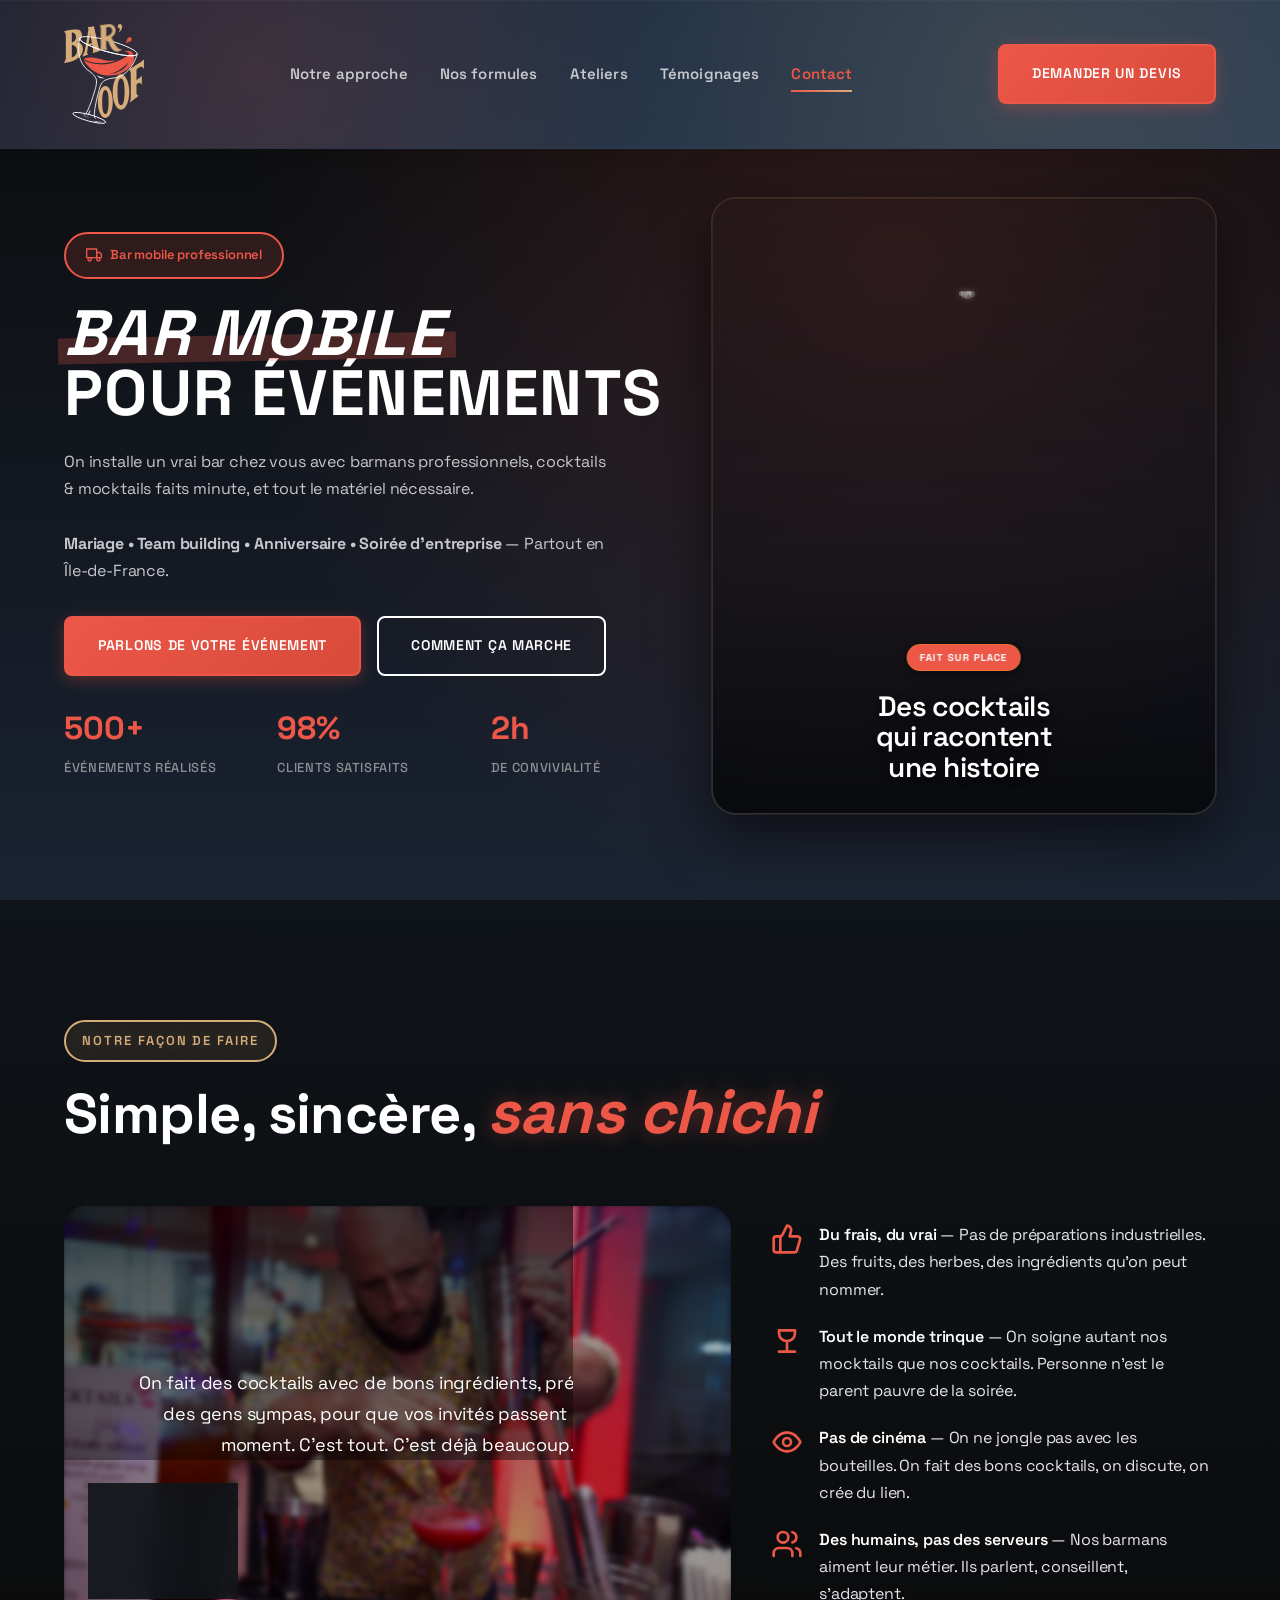
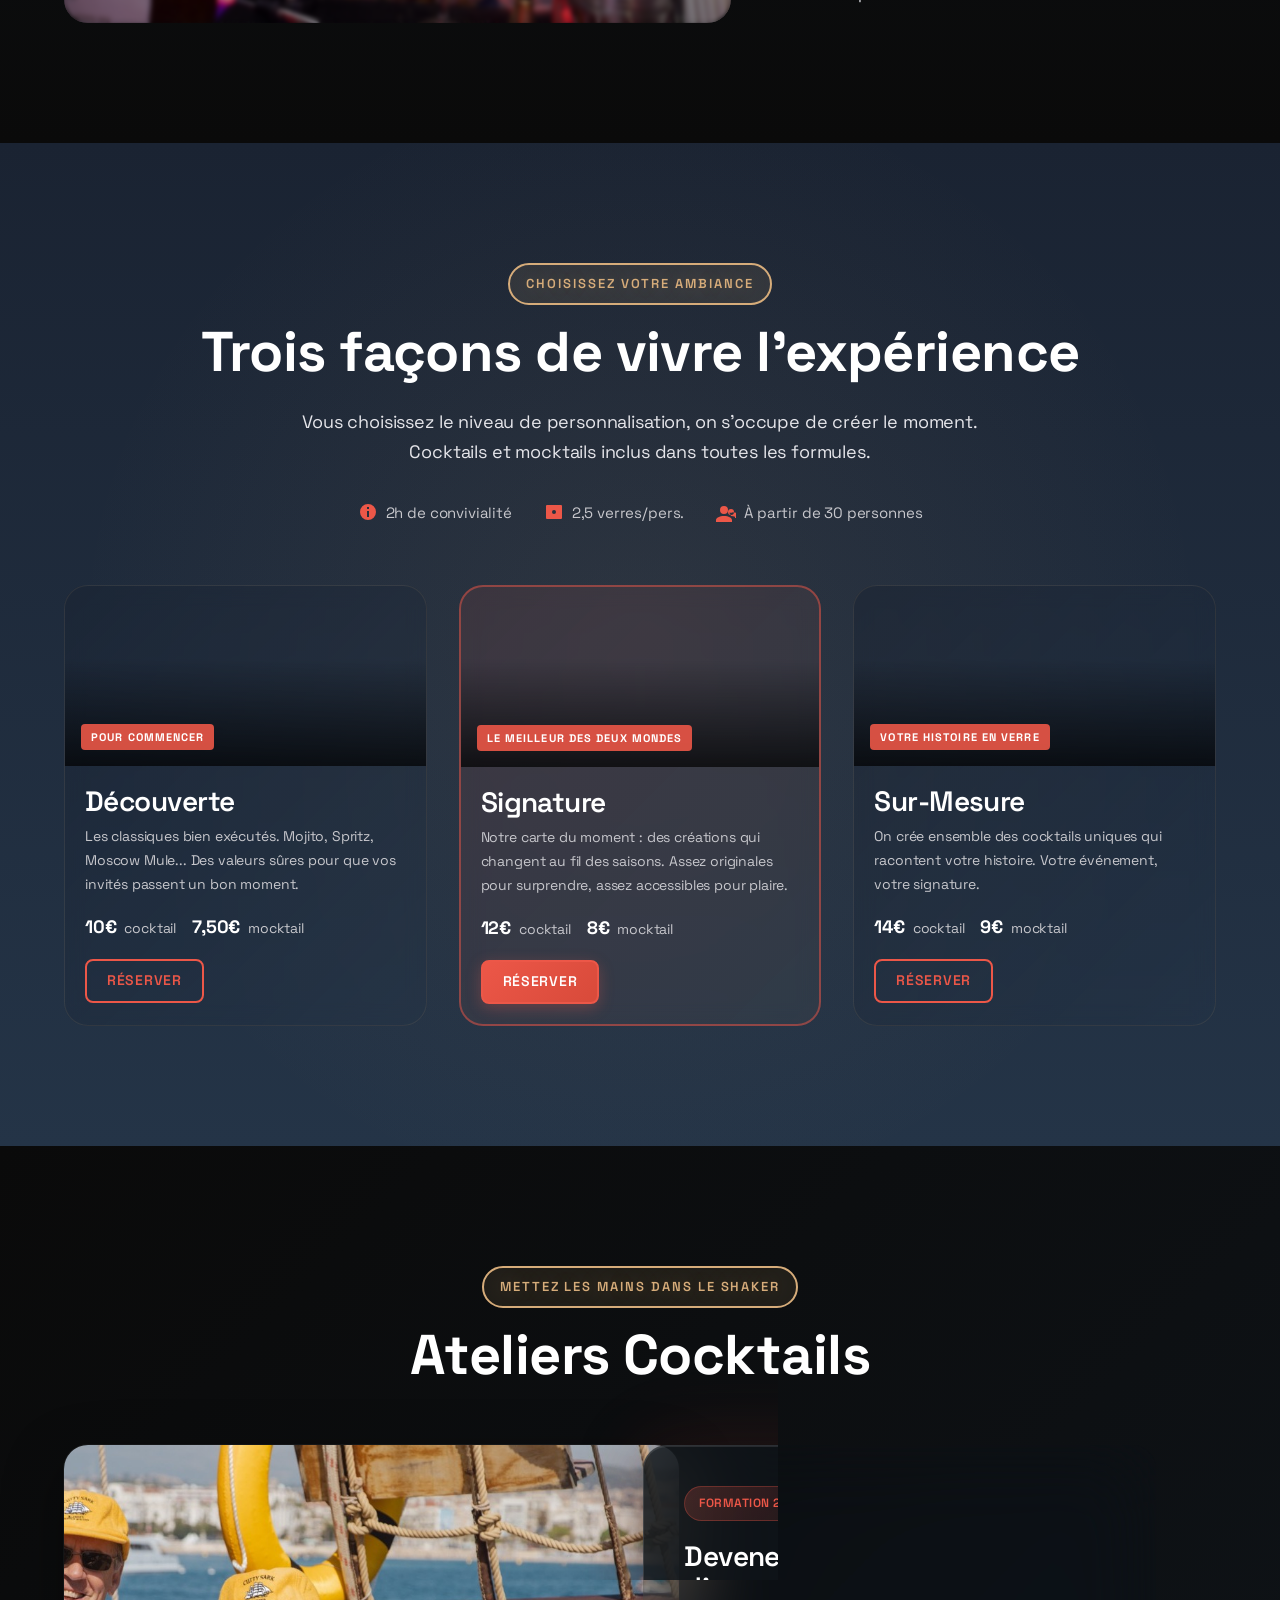
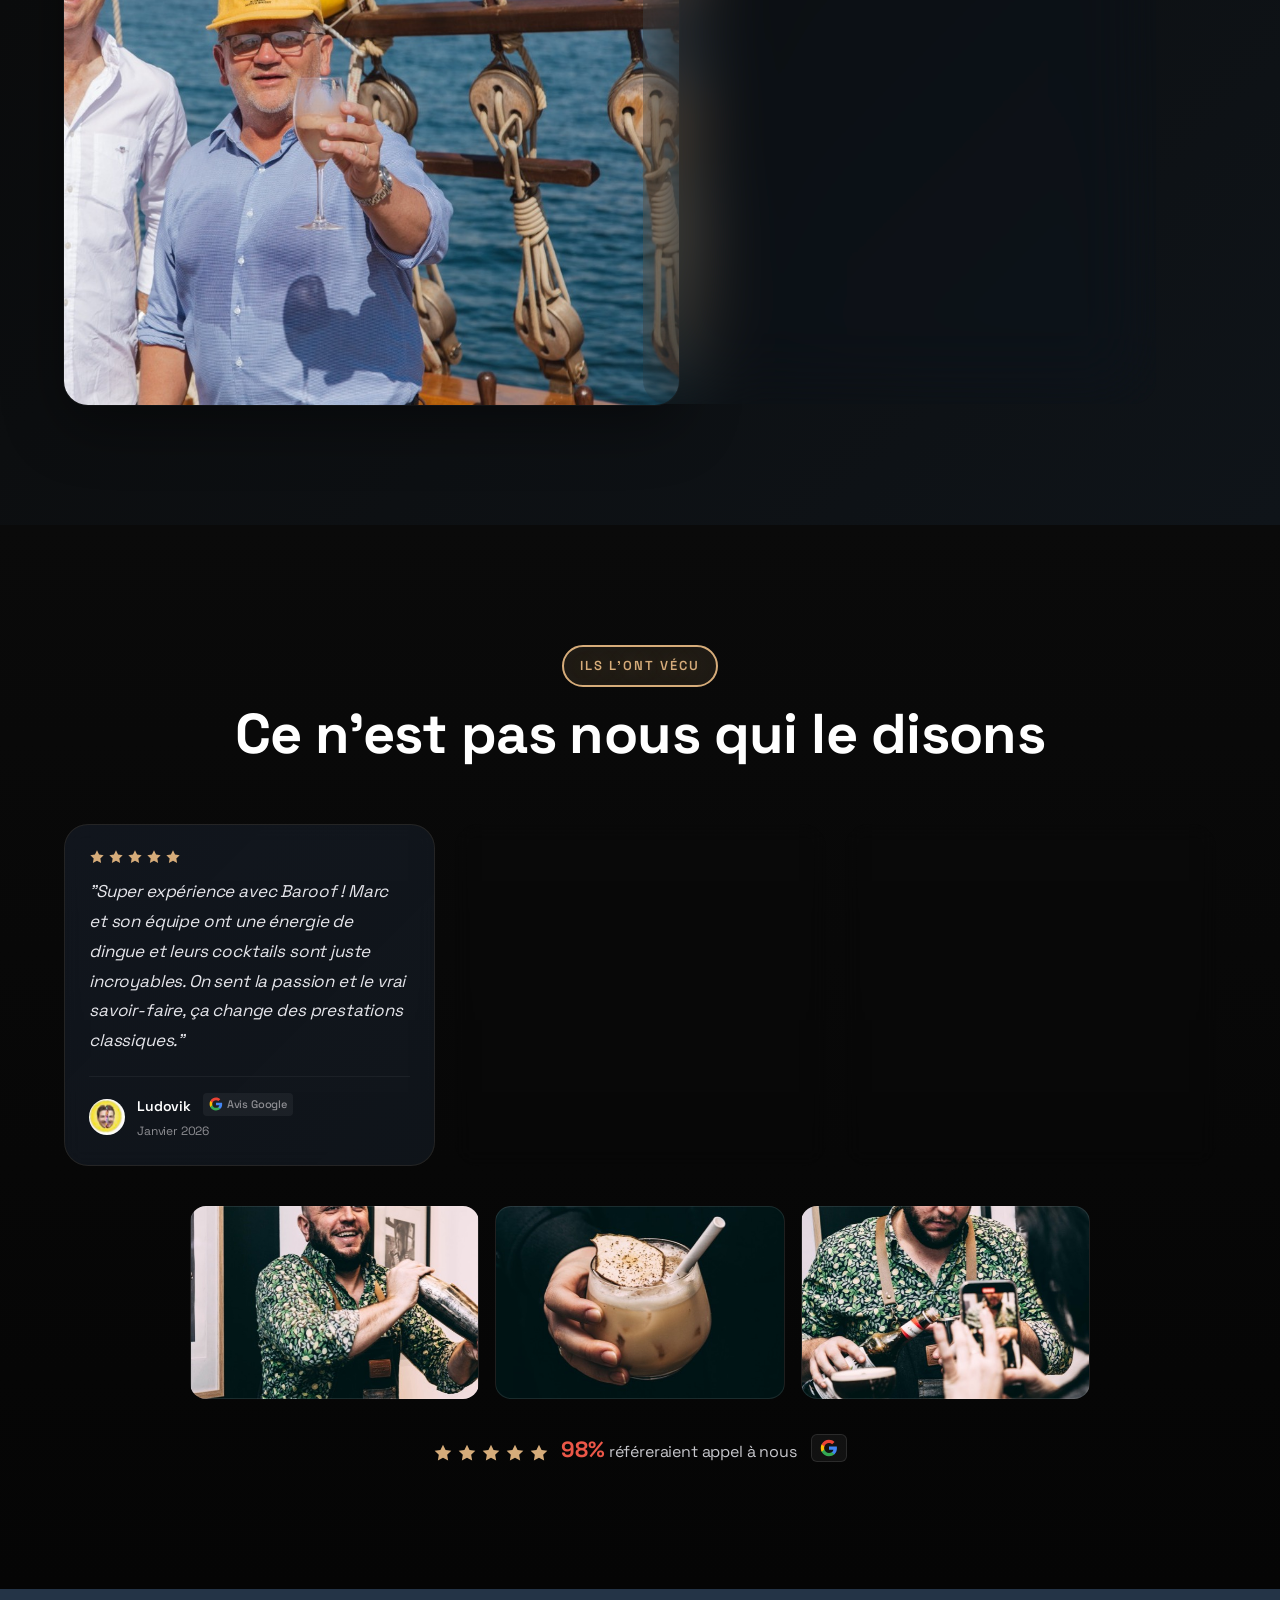
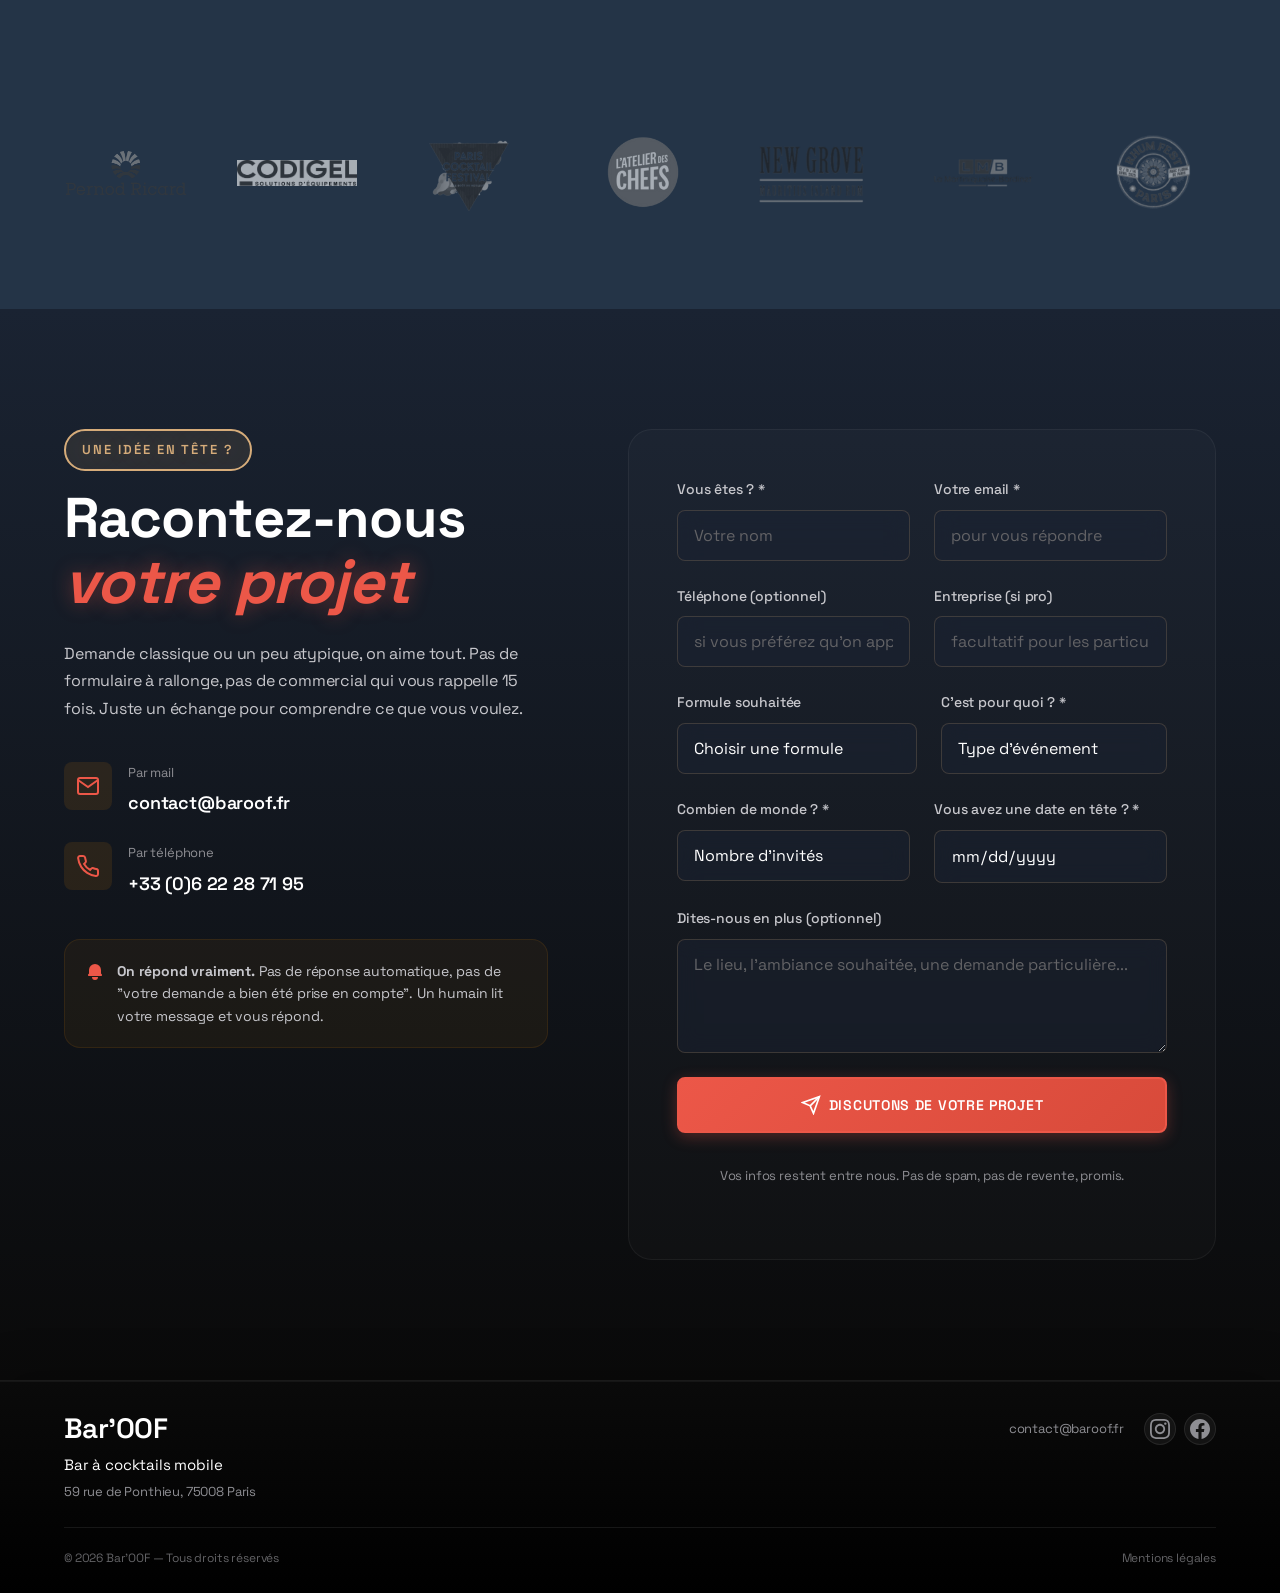
==== index.html @ f4fbc03e "Titre hero réduit et plus concis - Titre: 'Bar mobile pour événements' (1 ligne, court) - Taille réd" ====
<!DOCTYPE html>
<html lang="fr">
<head>
    <meta charset="UTF-8">
    <meta name="viewport" content="width=device-width, initial-scale=1.0">
    <meta name="description" content="Bar'OOF - Bar à cocktails mobile pour vos événements en Île-de-France. Mariages, team building, anniversaires. Cocktails & mocktails de qualité, fait sur place.">
    <meta name="keywords" content="bar mobile, cocktails, événementiel, mariage, team building, Île-de-France, barman, atelier cocktails">
    <meta name="author" content="Bar'OOF">

    <!-- Open Graph -->
    <meta property="og:title" content="Bar'OOF - Bar Mobile & Cocktails Événementiels">
    <meta property="og:description" content="Bar mobile professionnel pour événements en Île-de-France. Cocktails & mocktails faits minute, barmans pros. 500+ événements réalisés.">
    <meta property="og:type" content="website">
    <meta property="og:url" content="https://baroof.fr">

    <title>Bar'OOF - Bar Mobile & Cocktails pour Événements | Île-de-France</title>

    <!-- Favicon -->
    <link rel="icon" type="image/svg+xml" href="favicon.svg">
    <link rel="icon" type="image/x-icon" href="favicon.ico">
    <link rel="apple-touch-icon" href="apple-touch-icon.png">

    <link rel="preconnect" href="https://fonts.googleapis.com">
    <link rel="preconnect" href="https://fonts.gstatic.com" crossorigin>
    <link href="https://fonts.googleapis.com/css2?family=Space+Grotesk:wght@300;400;500;600;700;800&display=swap" rel="stylesheet">

    <link rel="stylesheet" href="style.css">
</head>
<body>
    <!-- Header Navigation -->
    <header class="header" id="header">
        <div class="container">
            <div class="header-content">
                <a href="#" class="logo">
                    <div class="header-logo-animation">
                        <!-- Logo PLEINES -->
                        <div class="logo-solid-header">
                            <svg xmlns="http://www.w3.org/2000/svg" viewBox="0 0 1018.59 1196.79" class="header-logo-svg">
                                <defs><style>.cls-1{fill:#d6ac7a;}</style></defs>
                                <path class="cls-1" d="M170.05,236.57c93.02-62.61,52.67-140.58,31.3-158.31C171.75,53.7-5.25,80.95.12,100.62c24.15,0,23.25,49.19,23.25,49.19v279.94s2.32,21.31-12.94,46.01-1.09,21.07-1.09,21.07c0,0,84.27-14.17,136.22-41.77,53.4-31.6,95.9-67.2,95.9-140.94s-71.41-77.55-71.41-77.55ZM99.4,106.88s53.66.89,53.66,59.92-53.66,69.76-53.66,69.76V106.88ZM99.4,424.39v-158.31s65.51,1.09,65.51,73.15-65.51,85.16-65.51,85.16Z"/>
                                <path class="cls-1" d="M712.06,56.21c-15.52,0-28.1-12.58-28.1-28.1s12.58-28.1,28.1-28.1,27.84,13.48,28.1,28.1c.04,2.26,5.71,47.12-43.82,78.19,0,0,19.97-43.45,15.72-50.08Z"/>
                                <path class="cls-1" d="M463.76,339.83c-13.75-5.89-19.97-27.67-19.97-27.67L380.52,28.1s-54.52,9.42-79.43,12.12c15.48,15.48,7.4,48.47,7.4,48.47,0,0-38.37,228.19-41.73,246.37-3.37,18.17-31.64,76.74-32.31,78.76,0,0,46.32-15.37,72.18-23.56-16.7-15.39-10.48-44.52-10.48-44.52l11.92-67.35,51.5-16.33c5.97,33.23,10.85,61.45,11.56,68.62,1.96,19.97-7.86,41.58-7.86,41.58,0,0,63.84-22.92,100.5-32.41ZM312.14,255.33l22.64-127.96s11.12,59.28,21.07,114.1l-43.7,13.86Z"/>
                                <path class="cls-1" d="M526.18,790.66c-52.46,0-94.98,90.91-94.98,203.06s42.52,203.06,94.98,203.06,94.98-90.91,94.98-203.06-42.52-203.06-94.98-203.06ZM526.18,1147c-31.17,0-39.65-67.66-39.65-152.31s8.48-154.23,39.65-154.23,41.74,64.22,41.74,148.87-10.57,157.68-41.74,157.68Z"/>
                                <path class="cls-1" d="M725.62,639.13c-58.34,0-105.63,101.11-105.63,225.83s47.29,225.83,105.63,225.83,105.63-101.11,105.63-225.83-47.29-225.83-105.63-225.83ZM725.62,1035.42c-34.66,0-44.09-75.25-44.09-169.39s9.43-171.53,44.09-171.53,46.42,71.42,46.42,165.56-11.76,175.36-46.42,175.36Z"/>
                                <path class="cls-1" d="M850.55,928.5v-291.03s0-38.1-23.25-56.89c31.3-19.68,188.71-114.48,190.5-130.58s0,125.21,0,125.21c0,0-22-46.22-54.56-24.15-23.25,16.99-39.45,20.57-40.3,33.09v129.71s68.08-40.32,68.08-56.67,0,119.87,0,119.87c0,0-22.07-36.23-41.41-25.88-19.34,10.35-25.06,15.26-25.06,15.26,0,0-1.61,4.63-1.61,22.34v90.99s-1.12,28.06,27.76,32.97c-19.07,17.71-116.6,89.9-116.6,89.9,0,0,16.45-21.91,16.45-74.16Z"/>
                                <path class="cls-1" d="M632.43,224.6c-5.85-24.99-31.53-50.42-31.53-50.42,24.77-18.5,67.39-52.51,51.8-117.71-14.57-60.92-91.85-53.11-91.85-53.11,0,0-78.46,9.81-108.7,16.35,15.53,11.44,15.53,48.81,15.53,48.81,0,0,1.63,190.67,0,218.45-1.63,27.79-8.17,40.05-8.17,40.05h95.35s-18.53-14.98-17.98-39.23.89-89.24.89-89.24c15.95.53,22.87,19.14,22.87,19.14,0,0,14.89,51.58,58.5,111.15,57.43,44.67,104.23,14.36,121.78-10.1-43.61,22.34-102.64-69.13-108.49-94.13ZM579.33,140.39s-17.99,13.66-42.03,14.53V42.6l17.14-2.8s47.17-9.81,57.08,31.28c9.29,38.48-16.8,58.42-32.19,69.32Z"/>
                            </svg>
                        </div>

                        <!-- Logo COMPLET -->
                        <div class="logo-complete-header">
                            <svg xmlns="http://www.w3.org/2000/svg" viewBox="0 0 1018.59 1270.76" class="header-logo-svg">
                                <defs>
                                    <style>
                                        .cls-1 { fill: #d6ac7a; }
                                        .cls-2 { fill: #ec5748; }
                                        .cls-3 { fill: #fff; }
                                        .cls-4 { fill: none; stroke: #fff; stroke-linecap: round; stroke-miterlimit: 10; stroke-width: 11px; }
                                    </style>
                                </defs>

                                <!-- Lettres derrière le verre : B, A, OOF -->
                                <g class="letters-back">
                                    <!-- B -->
                                    <path class="cls-1" d="M170.05,236.57c93.02-62.61,52.67-140.58,31.3-158.31C171.75,53.7-5.25,80.95.12,100.62c24.15,0,23.25,49.19,23.25,49.19v279.94s2.32,21.31-12.94,46.01-1.09,21.07-1.09,21.07c0,0,84.27-14.17,136.22-41.77,53.4-31.6,95.9-67.2,95.9-140.94s-71.41-77.55-71.41-77.55ZM99.4,106.88s53.66.89,53.66,59.92-53.66,69.76-53.66,69.76V106.88ZM99.4,424.39v-158.31s65.51,1.09,65.51,73.15-65.51,85.16-65.51,85.16Z"/>
                                    <!-- Bulle -->
                                    <path class="cls-1" d="M712.06,56.21c-15.52,0-28.1-12.58-28.1-28.1s12.58-28.1,28.1-28.1,27.84,13.48,28.1,28.1c.04,2.26,5.71,47.12-43.82,78.19,0,0,19.97-43.45,15.72-50.08Z"/>
                                    <!-- A -->
                                    <path class="cls-1" d="M463.76,339.83c-13.75-5.89-19.97-27.67-19.97-27.67L380.52,28.1s-54.52,9.42-79.43,12.12c15.48,15.48,7.4,48.47,7.4,48.47,0,0-38.37,228.19-41.73,246.37-3.37,18.17-31.64,76.74-32.31,78.76,0,0,46.32-15.37,72.18-23.56-16.7-15.39-10.48-44.52-10.48-44.52l11.92-67.35,51.5-16.33c5.97,33.23,10.85,61.45,11.56,68.62,1.96,19.97-7.86,41.58-7.86,41.58,0,0,63.84-22.92,100.5-32.41ZM312.14,255.33l22.64-127.96s11.12,59.28,21.07,114.1l-43.7,13.86Z"/>
                                    <!-- O -->
                                    <path class="cls-1" d="M526.18,790.66c-52.46,0-94.98,90.91-94.98,203.06s42.52,203.06,94.98,203.06,94.98-90.91,94.98-203.06-42.52-203.06-94.98-203.06ZM526.18,1147c-31.17,0-39.65-67.66-39.65-152.31s8.48-154.23,39.65-154.23,41.74,64.22,41.74,148.87-10.57,157.68-41.74,157.68Z"/>
                                    <!-- O -->
                                    <path class="cls-1" d="M725.62,639.13c-58.34,0-105.63,101.11-105.63,225.83s47.29,225.83,105.63,225.83,105.63-101.11,105.63-225.83-47.29-225.83-105.63-225.83ZM725.62,1035.42c-34.66,0-44.09-75.25-44.09-169.39s9.43-171.53,44.09-171.53,46.42,71.42,46.42,165.56-11.76,175.36-46.42,175.36Z"/>
                                    <!-- F -->
                                    <path class="cls-1" d="M850.55,928.5v-291.03s0-38.1-23.25-56.89c31.3-19.68,188.71-114.48,190.5-130.58s0,125.21,0,125.21c0,0-22-46.22-54.56-24.15-23.25,16.99-39.45,20.57-40.3,33.09v129.71s68.08-40.32,68.08-56.67,0,119.87,0,119.87c0,0-22.07-36.23-41.41-25.88-19.34,10.35-25.06,15.26-25.06,15.26,0,0-1.61,4.63-1.61,22.34v90.99s-1.12,28.06,27.76,32.97c-19.07,17.71-116.6,89.9-116.6,89.9,0,0,16.45-21.91,16.45-74.16Z"/>
                                </g>

                                <g class="wine-liquid">
                                    <path class="cls-2" d="M673.53,461.99c-237.06,92.26-422.64-13.79-422.64-13.79,0,0,46.07-48.45,222.61,1.41,82.82,27.97,190.85,17.44,200.03,12.38Z"/>
                                    <path class="cls-2" d="M890.51,424.47c-14.16-129.98-128.7-70.78-128.7-70.78,0,0,184.03,3.86-64.35,113.25s-446.57-3.86-446.57-3.86c0,0,137.58,259.51,428.56,181.46,38.13-10.23,225.22-90.09,211.06-220.07ZM573.73,638.89c164.53-40.11,246.8-152.64,246.8-152.64-30.12,113.55-209.62,150.32-246.8,152.64Z"/>
                                </g>

                                <ellipse class="cls-4 glass-stroke" cx="565.92" cy="282.69" rx="71.79" ry="380" transform="translate(143.49 753.57) rotate(-74.65)"/>
                                <ellipse class="cls-4 glass-stroke" cx="321.5" cy="1195.46" rx="41.03" ry="217.19" transform="translate(-916.41 1189) rotate(-74.65)"/>
                                <g>
                                    <path class="cls-4 glass-stroke" d="M199.48,182.09s-78.41,294.44,132.32,425.45c8.99,5.59,17.21,12.34,24.34,20.17,43.89,48.12,76.03,70.33,47.4,179.79,0,0-98.62,360.93-148.48,353.57"/>
                                    <path class="cls-4 glass-stroke" d="M199.48,182.09c-10.5,38.24,145.05,114.27,347.43,169.83,202.38,55.56,374.95,69.61,385.44,31.37,0,0-75.54,295.09-323.37,307.33-10.57.52-21.04,2.44-31.07,5.82-61.73,20.77-100.61,24.57-128.72,134.17,0,0-99.92,351.79-52.77,369.56"/>
                                </g>
                                <path class="cls-3 glass-stroke" d="M411.58,650.38c31.14,17.67,56.28,33.56,110.12,36.91,0,0-38.09,8.75-60.31.96s-49.81-37.86-49.81-37.86Z"/>
                                <path class="cls-3 glass-stroke" d="M364.01,1230.86c72.3,33.01,121.34,15.4,121.34,15.4,0,0-75.76-4.4-121.34-15.4Z"/>
                                <path class="cls-3 glass-stroke" d="M332.77,1087.5s-12.12,47.23-42.64,73.57c17.56-11.91,22.24-4.75,35.61-28.36,13.38-23.62,7.02-45.2,7.02-45.2Z"/>
                                <path class="cls-3 glass-stroke" d="M260.31,1166.22s4.91,20.57,49.08,21.5c44.17.93-46.51-9.12-49.08-21.5Z"/>

                                <path class="cls-2 wine-drop" d="M789.78,249.97s8.14-100.63,61.87-76.24c15.27,7.59,11.31,30.09,3.73,39.32s-19.45,12.53-32.63,11.87-32.96,25.05-32.96,25.05Z"/>

                                <!-- R seulement - Devant le verre -->
                                <g class="letter-r">
                                    <path class="cls-1" d="M632.43,224.6c-5.85-24.99-31.53-50.42-31.53-50.42,24.77-18.5,67.39-52.51,51.8-117.71-14.57-60.92-91.85-53.11-91.85-53.11,0,0-78.46,9.81-108.7,16.35,15.53,11.44,15.53,48.81,15.53,48.81,0,0,1.63,190.67,0,218.45-1.63,27.79-8.17,40.05-8.17,40.05h95.35s-18.53-14.98-17.98-39.23.89-89.24.89-89.24c15.95.53,22.87,19.14,22.87,19.14,0,0,14.89,51.58,58.5,111.15,57.43,44.67,104.23,14.36,121.78-10.1-43.61,22.34-102.64-69.13-108.49-94.13ZM579.33,140.39s-17.99,13.66-42.03,14.53V42.6l17.14-2.8s47.17-9.81,57.08,31.28c9.29,38.48-16.8,58.42-32.19,69.32Z"/>
                                </g>
                            </svg>
                        </div>
                    </div>
                </a>

                <nav class="nav" id="nav">
                    <a href="#comment-ca-marche" class="nav-link">Notre approche</a>
                    <a href="#prestations" class="nav-link">Nos formules</a>
                    <a href="#ateliers" class="nav-link">Ateliers</a>
                    <a href="#temoignages" class="nav-link">Témoignages</a>
                    <a href="#contact" class="nav-link">Contact</a>
                </nav>

                <a href="#contact" class="btn btn-primary">Demander un devis</a>

                <button class="menu-toggle" id="menuToggle">
                    <span></span>
                    <span></span>
                    <span></span>
                </button>
            </div>
        </div>
    </header>


    <!-- Hero Section -->
    <section class="hero">
        <div class="container">
            <div class="hero-grid">
                <!-- Left: Text Content -->
                <div class="hero-content">
                    <div class="hero-badge">
                        <svg width="16" height="16" viewBox="0 0 24 24" fill="none" stroke="currentColor" stroke-width="2" stroke-linecap="round" stroke-linejoin="round">
                            <rect x="1" y="3" width="15" height="13"/>
                            <polygon points="16 8 20 8 23 11 23 16 16 16 16 8"/>
                            <circle cx="5.5" cy="18.5" r="2.5"/>
                            <circle cx="18.5" cy="18.5" r="2.5"/>
                        </svg>
                        Bar mobile professionnel
                    </div>

                    <h1 class="hero-title">
                        <span class="underline-highlight">Bar mobile</span> pour événements
                    </h1>

                    <p class="hero-description">
                        On installe un vrai bar chez vous avec barmans professionnels, cocktails & mocktails faits minute, et tout le matériel nécessaire.<br><br>
                        <strong>Mariage • Team building • Anniversaire • Soirée d'entreprise</strong> — Partout en Île-de-France.
                    </p>

                    <div class="hero-cta">
                        <a href="#contact" class="btn btn-primary btn-lg">Parlons de votre événement</a>
                        <a href="#comment-ca-marche" class="btn btn-secondary btn-lg">Comment ça marche</a>
                    </div>

                    <div class="hero-stats">
                        <div class="stat">
                            <div class="stat-number">500+</div>
                            <div class="stat-label">Événements réalisés</div>
                        </div>
                        <div class="stat">
                            <div class="stat-number">98<span class="stat-unit">%</span></div>
                            <div class="stat-label">Clients satisfaits</div>
                        </div>
                        <div class="stat">
                            <div class="stat-number">2<span class="stat-unit">h</span></div>
                            <div class="stat-label">De convivialité</div>
                        </div>
                    </div>
                </div>

                <!-- Right: Video with overlay text -->
                <div class="hero-video-container">
                    <video autoplay muted loop playsinline class="hero-video">
                        <source src="hero-cocktail.mp4" type="video/mp4">
                    </video>

                    <!-- Bubbles on glass -->
                    <div class="bubbles-container">
                        <div class="bubble"></div>
                        <div class="bubble"></div>
                        <div class="bubble"></div>
                        <div class="bubble"></div>
                        <div class="bubble"></div>
                    </div>

                    <div class="video-overlay-text">
                        <span class="video-tag">Fait sur place</span>
                        <h3>Des cocktails<br>qui racontent<br>une histoire</h3>
                    </div>
                </div>
            </div>
        </div>
    </section>

    <!-- Section Façon de Faire -->
    <section class="facon-faire" id="comment-ca-marche">
        <div class="container">
            <div class="section-header">
                <span class="section-label">Notre façon de faire</span>
                <h2 class="section-title">Simple, sincère, <span class="highlight">sans chichi</span></h2>
            </div>

            <div class="facon-grid">
                <div class="facon-image">
                    <!-- Slideshow photos barman -->
                    <div class="facon-slideshow">
                        <div class="slide active" style="background-image: url('slide1.jpg')"></div>
                        <div class="slide" style="background-image: url('slide2.jpg')"></div>
                        <div class="slide" style="background-image: url('slide3.jpg')"></div>
                    </div>
                    <div class="facon-text-overlay">
                        <p class="lead">
                            On fait des cocktails avec de bons ingrédients, préparés par des gens sympas, pour que vos invités passent un bon moment. C'est tout. C'est déjà beaucoup.
                        </p>
                    </div>
                    <div class="badge-100">
                        <span>100%</span>
                        Fait sur place
                    </div>
                </div>

                <div class="facon-content">

                    <ul class="valeurs-list">
                        <li>
                            <span class="valeur-icon">
                                <svg viewBox="0 0 24 24" fill="none" stroke="currentColor" stroke-width="2" stroke-linecap="round" stroke-linejoin="round">
                                    <path d="M7 10v12"/>
                                    <path d="M15 5.88 14 10h5.83a2 2 0 0 1 1.92 2.56l-2.33 8A2 2 0 0 1 17.5 22H4a2 2 0 0 1-2-2v-8a2 2 0 0 1 2-2h2.76a2 2 0 0 0 1.79-1.11L12 2h0a3.13 3.13 0 0 1 3 3.88Z"/>
                                </svg>
                            </span>
                            <div><strong>Du frais, du vrai</strong> — Pas de préparations industrielles. Des fruits, des herbes, des ingrédients qu'on peut nommer.</div>
                        </li>
                        <li>
                            <span class="valeur-icon">
                                <svg viewBox="0 0 24 24" fill="none" stroke="currentColor" stroke-width="2" stroke-linecap="round" stroke-linejoin="round">
                                    <path d="M6 20h12M12 20v-8M12 12c-3.5 0-6-2.5-6-6V4h12v2c0 3.5-2.5 6-6 6z"/>
                                </svg>
                            </span>
                            <div><strong>Tout le monde trinque</strong> — On soigne autant nos mocktails que nos cocktails. Personne n'est le parent pauvre de la soirée.</div>
                        </li>
                        <li>
                            <span class="valeur-icon">
                                <svg viewBox="0 0 24 24" fill="none" stroke="currentColor" stroke-width="2" stroke-linecap="round" stroke-linejoin="round">
                                    <path d="M2 12s3-7 10-7 10 7 10 7-3 7-10 7-10-7-10-7Z"/>
                                    <circle cx="12" cy="12" r="3"/>
                                    <path d="M12 5v.01M12 19v.01"/>
                                </svg>
                            </span>
                            <div><strong>Pas de cinéma</strong> — On ne jongle pas avec les bouteilles. On fait des bons cocktails, on discute, on crée du lien.</div>
                        </li>
                        <li>
                            <span class="valeur-icon">
                                <svg viewBox="0 0 24 24" fill="none" stroke="currentColor" stroke-width="2" stroke-linecap="round" stroke-linejoin="round">
                                    <path d="M16 21v-2a4 4 0 0 0-4-4H6a4 4 0 0 0-4 4v2"/>
                                    <circle cx="9" cy="7" r="4"/>
                                    <path d="M22 21v-2a4 4 0 0 0-3-3.87"/>
                                    <path d="M16 3.13a4 4 0 0 1 0 7.75"/>
                                </svg>
                            </span>
                            <div><strong>Des humains, pas des serveurs</strong> — Nos barmans aiment leur métier. Ils parlent, conseillent, s'adaptent.</div>
                        </li>
                    </ul>
                </div>
            </div>
        </div>
    </section>

    <!-- Section Formules -->
    <section class="formules" id="prestations">
        <div class="container">
            <div class="section-header center">
                <span class="section-label">Choisissez votre ambiance</span>
                <h2 class="section-title">Trois façons de vivre l'expérience</h2>
                <p class="section-description">
                    Vous choisissez le niveau de personnalisation, on s'occupe de créer le moment. Cocktails et mocktails inclus dans toutes les formules.
                </p>

                <div class="formules-info">
                    <div class="info-item">
                        <svg width="20" height="20" viewBox="0 0 20 20" fill="currentColor">
                            <path d="M10 2a8 8 0 100 16 8 8 0 000-16zM9 5h2v2H9V5zm0 4h2v6H9V9z"/>
                        </svg>
                        2h de convivialité
                    </div>
                    <div class="info-item">
                        <svg width="20" height="20" viewBox="0 0 20 20" fill="currentColor">
                            <path d="M3 3h14a1 1 0 011 1v12a1 1 0 01-1 1H3a1 1 0 01-1-1V4a1 1 0 011-1zm7 5a2 2 0 100 4 2 2 0 000-4z"/>
                        </svg>
                        2,5 verres/pers.
                    </div>
                    <div class="info-item">
                        <svg width="20" height="20" viewBox="0 0 20 20" fill="currentColor">
                            <path d="M8 12a4 4 0 100-8 4 4 0 000 8zm0 2c-4.42 0-8 1.79-8 4v2h16v-2c0-2.21-3.58-4-8-4zm7-7a3 3 0 110 6 3 3 0 010-6zm0 7c1.46 0 2.85.3 4 .83V16h4v-2c0-1.94-2.69-3.5-6-3.83-.83.37-1.76.58-2.75.58-.4 0-.78-.03-1.16-.09A6.97 6.97 0 0115 14z"/>
                        </svg>
                        À partir de 30 personnes
                    </div>
                </div>
            </div>

            <div class="formules-grid">
                <div class="formule-card">
                    <div class="formule-image" style="background-image: url('cocktail1.jpg')">
                        <span class="formule-badge">POUR COMMENCER</span>
                    </div>
                    <div class="formule-content">
                        <h3 class="formule-title">Découverte</h3>
                        <p class="formule-description">
                            Les classiques bien exécutés. Mojito, Spritz, Moscow Mule... Des valeurs sûres pour que vos invités passent un bon moment.
                        </p>

                        <div class="formule-pricing-compact">
                            <div><strong>10€</strong> cocktail</div>
                            <div><strong>7,50€</strong> mocktail</div>
                        </div>

                        <a href="#contact" class="btn btn-outline btn-sm formule-btn" data-formule="Découverte">Réserver</a>
                    </div>
                </div>

                <div class="formule-card featured">
                    <div class="formule-badge-top">LE + DEMANDÉ</div>
                    <div class="formule-image" style="background-image: url('cocktail2.jpg')">
                        <span class="formule-badge">LE MEILLEUR DES DEUX MONDES</span>
                    </div>
                    <div class="formule-content">
                        <h3 class="formule-title">Signature</h3>
                        <p class="formule-description">
                            Notre carte du moment : des créations qui changent au fil des saisons. Assez originales pour surprendre, assez accessibles pour plaire.
                        </p>

                        <div class="formule-pricing-compact">
                            <div><strong>12€</strong> cocktail</div>
                            <div><strong>8€</strong> mocktail</div>
                        </div>

                        <a href="#contact" class="btn btn-primary btn-sm formule-btn" data-formule="Signature">Réserver</a>
                    </div>
                </div>

                <div class="formule-card">
                    <div class="formule-image" style="background-image: url('cocktail3.jpg')">
                        <span class="formule-badge">VOTRE HISTOIRE EN VERRE</span>
                    </div>
                    <div class="formule-content">
                        <h3 class="formule-title">Sur-Mesure</h3>
                        <p class="formule-description">
                            On crée ensemble des cocktails uniques qui racontent votre histoire. Votre événement, votre signature.
                        </p>

                        <div class="formule-pricing-compact">
                            <div><strong>14€</strong> cocktail</div>
                            <div><strong>9€</strong> mocktail</div>
                        </div>

                        <a href="#contact" class="btn btn-outline btn-sm formule-btn" data-formule="Sur-Mesure">Réserver</a>
                    </div>
                </div>
            </div>
        </div>
    </section>

    <!-- Section Ateliers -->
    <section class="ateliers" id="ateliers">
        <div class="container">
            <div class="section-header center">
                <span class="section-label">Mettez les mains dans le shaker</span>
                <h2 class="section-title">Ateliers Cocktails</h2>
            </div>

            <div class="atelier-bento">
                <!-- Photo principale qui change -->
                <div class="atelier-main-photo">
                    <div class="atelier-photo-slideshow">
                        <div class="photo-slide active" style="background-image: url('atelier1.jpg')"></div>
                        <div class="photo-slide" style="background-image: url('atelier2.jpg')"></div>
                        <div class="photo-slide" style="background-image: url('atelier3.jpg')"></div>
                        <div class="photo-slide" style="background-image: url('atelier4.jpg')"></div>
                    </div>
                </div>

                <!-- Card contenu flottante -->
                <div class="atelier-glass-card">
                    <div class="atelier-badge">Formation 2h</div>

                    <h3 class="atelier-title">Devenez barman le temps d'une soirée</h3>
                    <p class="atelier-desc">Team building, EVJF, anniversaire... Vos invités apprennent les gestes, créent leurs cocktails, repartent avec le savoir-faire.</p>

                    <div class="atelier-includes">
                        <div class="include-item">
                            <svg width="20" height="20" viewBox="0 0 24 24" fill="none" stroke="currentColor" stroke-width="2">
                                <path d="M12 2v20M2 12h20"/>
                            </svg>
                            <span>3 cocktails + 1 mocktail</span>
                        </div>
                        <div class="include-item">
                            <svg width="20" height="20" viewBox="0 0 24 24" fill="none" stroke="currentColor" stroke-width="2">
                                <path d="M12 2v20M2 12h20"/>
                            </svg>
                            <span>Matériel professionnel fourni</span>
                        </div>
                        <div class="include-item">
                            <svg width="20" height="20" viewBox="0 0 24 24" fill="none" stroke="currentColor" stroke-width="2">
                                <path d="M12 2v20M2 12h20"/>
                            </svg>
                            <span>8 à 20 personnes</span>
                        </div>
                    </div>

                    <div class="atelier-bottom">
                        <div class="atelier-price">
                            <span class="price-number">60€</span>
                            <span class="price-per">/pers.</span>
                        </div>
                        <a href="#contact" class="btn btn-primary">Réserver l'atelier</a>
                    </div>
                </div>
            </div>
        </div>
    </section>

    <!-- Section Témoignages -->
    <section class="temoignages" id="temoignages">
        <div class="container">
            <div class="section-header center">
                <span class="section-label">Ils l'ont vécu</span>
                <h2 class="section-title">Ce n'est pas nous qui le disons</h2>
            </div>

            <div class="temoignages-grid">
                <div class="temoignage-card">
                    <div class="temoignage-stars">
                        <svg width="16" height="16" viewBox="0 0 24 24" fill="#d6ac7a">
                            <path d="M12 2l3.09 6.26L22 9.27l-5 4.87 1.18 6.88L12 17.77l-6.18 3.25L7 14.14 2 9.27l6.91-1.01L12 2z"/>
                        </svg>
                        <svg width="16" height="16" viewBox="0 0 24 24" fill="#d6ac7a">
                            <path d="M12 2l3.09 6.26L22 9.27l-5 4.87 1.18 6.88L12 17.77l-6.18 3.25L7 14.14 2 9.27l6.91-1.01L12 2z"/>
                        </svg>
                        <svg width="16" height="16" viewBox="0 0 24 24" fill="#d6ac7a">
                            <path d="M12 2l3.09 6.26L22 9.27l-5 4.87 1.18 6.88L12 17.77l-6.18 3.25L7 14.14 2 9.27l6.91-1.01L12 2z"/>
                        </svg>
                        <svg width="16" height="16" viewBox="0 0 24 24" fill="#d6ac7a">
                            <path d="M12 2l3.09 6.26L22 9.27l-5 4.87 1.18 6.88L12 17.77l-6.18 3.25L7 14.14 2 9.27l6.91-1.01L12 2z"/>
                        </svg>
                        <svg width="16" height="16" viewBox="0 0 24 24" fill="#d6ac7a">
                            <path d="M12 2l3.09 6.26L22 9.27l-5 4.87 1.18 6.88L12 17.77l-6.18 3.25L7 14.14 2 9.27l6.91-1.01L12 2z"/>
                        </svg>
                    </div>
                    <blockquote class="temoignage-quote">
                        "Super expérience avec Baroof ! Marc et son équipe ont une énergie de dingue et leurs cocktails sont juste incroyables. On sent la passion et le vrai savoir-faire, ça change des prestations classiques."
                    </blockquote>
                    <div class="temoignage-author">
                        <img src="ludovik-avatar.jpg" class="author-avatar" alt="Ludovik">
                        <div class="author-info">
                            <div class="author-name">
                                Ludovik
                                <span class="google-review-badge">
                                    <svg width="14" height="14" viewBox="0 0 24 24">
                                        <path fill="#4285F4" d="M22.56 12.25c0-.78-.07-1.53-.2-2.25H12v4.26h5.92c-.26 1.37-1.04 2.53-2.21 3.31v2.77h3.57c2.08-1.92 3.28-4.74 3.28-8.09z"/>
                                        <path fill="#34A853" d="M12 23c2.97 0 5.46-.98 7.28-2.66l-3.57-2.77c-.98.66-2.23 1.06-3.71 1.06-2.86 0-5.29-1.93-6.16-4.53H2.18v2.84C3.99 20.53 7.7 23 12 23z"/>
                                        <path fill="#FBBC05" d="M5.84 14.09c-.22-.66-.35-1.36-.35-2.09s.13-1.43.35-2.09V7.07H2.18C1.43 8.55 1 10.22 1 12s.43 3.45 1.18 4.93l2.85-2.22.81-.62z"/>
                                        <path fill="#EA4335" d="M12 5.38c1.62 0 3.06.56 4.21 1.64l3.15-3.15C17.45 2.09 14.97 1 12 1 7.7 1 3.99 3.47 2.18 7.07l3.66 2.84c.87-2.6 3.3-4.53 6.16-4.53z"/>
                                    </svg>
                                    Avis Google
                                </span>
                            </div>
                            <div class="author-role">Janvier 2026</div>
                        </div>
                    </div>
                </div>

                <div class="temoignage-card">
                    <div class="temoignage-stars">
                        <svg width="16" height="16" viewBox="0 0 24 24" fill="#d6ac7a">
                            <path d="M12 2l3.09 6.26L22 9.27l-5 4.87 1.18 6.88L12 17.77l-6.18 3.25L7 14.14 2 9.27l6.91-1.01L12 2z"/>
                        </svg>
                        <svg width="16" height="16" viewBox="0 0 24 24" fill="#d6ac7a">
                            <path d="M12 2l3.09 6.26L22 9.27l-5 4.87 1.18 6.88L12 17.77l-6.18 3.25L7 14.14 2 9.27l6.91-1.01L12 2z"/>
                        </svg>
                        <svg width="16" height="16" viewBox="0 0 24 24" fill="#d6ac7a">
                            <path d="M12 2l3.09 6.26L22 9.27l-5 4.87 1.18 6.88L12 17.77l-6.18 3.25L7 14.14 2 9.27l6.91-1.01L12 2z"/>
                        </svg>
                        <svg width="16" height="16" viewBox="0 0 24 24" fill="#d6ac7a">
                            <path d="M12 2l3.09 6.26L22 9.27l-5 4.87 1.18 6.88L12 17.77l-6.18 3.25L7 14.14 2 9.27l6.91-1.01L12 2z"/>
                        </svg>
                        <svg width="16" height="16" viewBox="0 0 24 24" fill="#d6ac7a">
                            <path d="M12 2l3.09 6.26L22 9.27l-5 4.87 1.18 6.88L12 17.77l-6.18 3.25L7 14.14 2 9.27l6.91-1.01L12 2z"/>
                        </svg>
                    </div>
                    <blockquote class="temoignage-quote">
                        "Super prestation à la maison pour un anniversaire. Marc a tout géré : boire et manger. Mention spécial à son moscow mule et la liqueur de sureau qu'il rajoutait dedans. Les invités étaient enchantés !"
                    </blockquote>
                    <div class="temoignage-author">
                        <img src="thomas-avatar.jpg" class="author-avatar" alt="Thomas Herson">
                        <div class="author-info">
                            <div class="author-name">
                                Thomas Herson
                                <span class="google-review-badge">
                                    <svg width="14" height="14" viewBox="0 0 24 24">
                                        <path fill="#4285F4" d="M22.56 12.25c0-.78-.07-1.53-.2-2.25H12v4.26h5.92c-.26 1.37-1.04 2.53-2.21 3.31v2.77h3.57c2.08-1.92 3.28-4.74 3.28-8.09z"/>
                                        <path fill="#34A853" d="M12 23c2.97 0 5.46-.98 7.28-2.66l-3.57-2.77c-.98.66-2.23 1.06-3.71 1.06-2.86 0-5.29-1.93-6.16-4.53H2.18v2.84C3.99 20.53 7.7 23 12 23z"/>
                                        <path fill="#FBBC05" d="M5.84 14.09c-.22-.66-.35-1.36-.35-2.09s.13-1.43.35-2.09V7.07H2.18C1.43 8.55 1 10.22 1 12s.43 3.45 1.18 4.93l2.85-2.22.81-.62z"/>
                                        <path fill="#EA4335" d="M12 5.38c1.62 0 3.06.56 4.21 1.64l3.15-3.15C17.45 2.09 14.97 1 12 1 7.7 1 3.99 3.47 2.18 7.07l3.66 2.84c.87-2.6 3.3-4.53 6.16-4.53z"/>
                                    </svg>
                                    Avis Google
                                </span>
                            </div>
                            <div class="author-role">Janvier 2026</div>
                        </div>
                    </div>
                </div>

                <div class="temoignage-card">
                    <div class="temoignage-stars">
                        <svg width="16" height="16" viewBox="0 0 24 24" fill="#d6ac7a">
                            <path d="M12 2l3.09 6.26L22 9.27l-5 4.87 1.18 6.88L12 17.77l-6.18 3.25L7 14.14 2 9.27l6.91-1.01L12 2z"/>
                        </svg>
                        <svg width="16" height="16" viewBox="0 0 24 24" fill="#d6ac7a">
                            <path d="M12 2l3.09 6.26L22 9.27l-5 4.87 1.18 6.88L12 17.77l-6.18 3.25L7 14.14 2 9.27l6.91-1.01L12 2z"/>
                        </svg>
                        <svg width="16" height="16" viewBox="0 0 24 24" fill="#d6ac7a">
                            <path d="M12 2l3.09 6.26L22 9.27l-5 4.87 1.18 6.88L12 17.77l-6.18 3.25L7 14.14 2 9.27l6.91-1.01L12 2z"/>
                        </svg>
                        <svg width="16" height="16" viewBox="0 0 24 24" fill="#d6ac7a">
                            <path d="M12 2l3.09 6.26L22 9.27l-5 4.87 1.18 6.88L12 17.77l-6.18 3.25L7 14.14 2 9.27l6.91-1.01L12 2z"/>
                        </svg>
                        <svg width="16" height="16" viewBox="0 0 24 24" fill="#d6ac7a">
                            <path d="M12 2l3.09 6.26L22 9.27l-5 4.87 1.18 6.88L12 17.77l-6.18 3.25L7 14.14 2 9.27l6.91-1.01L12 2z"/>
                        </svg>
                    </div>
                    <blockquote class="temoignage-quote">
                        "Un service au top et une passion transmise à la fois dans le verre mais aussi dans les explications."
                    </blockquote>
                    <div class="temoignage-author">
                        <img src="tony-avatar.jpg" class="author-avatar" alt="Tony R.">
                        <div class="author-info">
                            <div class="author-name">
                                Tony R.
                                <span class="google-review-badge">
                                    <svg width="14" height="14" viewBox="0 0 24 24">
                                        <path fill="#4285F4" d="M22.56 12.25c0-.78-.07-1.53-.2-2.25H12v4.26h5.92c-.26 1.37-1.04 2.53-2.21 3.31v2.77h3.57c2.08-1.92 3.28-4.74 3.28-8.09z"/>
                                        <path fill="#34A853" d="M12 23c2.97 0 5.46-.98 7.28-2.66l-3.57-2.77c-.98.66-2.23 1.06-3.71 1.06-2.86 0-5.29-1.93-6.16-4.53H2.18v2.84C3.99 20.53 7.7 23 12 23z"/>
                                        <path fill="#FBBC05" d="M5.84 14.09c-.22-.66-.35-1.36-.35-2.09s.13-1.43.35-2.09V7.07H2.18C1.43 8.55 1 10.22 1 12s.43 3.45 1.18 4.93l2.85-2.22.81-.62z"/>
                                        <path fill="#EA4335" d="M12 5.38c1.62 0 3.06.56 4.21 1.64l3.15-3.15C17.45 2.09 14.97 1 12 1 7.7 1 3.99 3.47 2.18 7.07l3.66 2.84c.87-2.6 3.3-4.53 6.16-4.53z"/>
                                    </svg>
                                    Avis Google
                                </span>
                            </div>
                            <div class="author-role">Décembre 2023</div>
                        </div>
                    </div>
                </div>
            </div>

            <div class="temoignages-gallery">
                <div class="gallery-item" style="background-image: url('temoignage2.jpg');"></div>
                <div class="gallery-item" style="background-image: url('temoignage5.jpg');"></div>
                <div class="gallery-item" style="background-image: url('temoignage4.jpg');"></div>
            </div>

            <div class="temoignages-stat">
                <span class="stars">
                    <svg width="20" height="20" viewBox="0 0 24 24" fill="#d6ac7a">
                        <path d="M12 2l3.09 6.26L22 9.27l-5 4.87 1.18 6.88L12 17.77l-6.18 3.25L7 14.14 2 9.27l6.91-1.01L12 2z"/>
                    </svg>
                    <svg width="20" height="20" viewBox="0 0 24 24" fill="#d6ac7a">
                        <path d="M12 2l3.09 6.26L22 9.27l-5 4.87 1.18 6.88L12 17.77l-6.18 3.25L7 14.14 2 9.27l6.91-1.01L12 2z"/>
                    </svg>
                    <svg width="20" height="20" viewBox="0 0 24 24" fill="#d6ac7a">
                        <path d="M12 2l3.09 6.26L22 9.27l-5 4.87 1.18 6.88L12 17.77l-6.18 3.25L7 14.14 2 9.27l6.91-1.01L12 2z"/>
                    </svg>
                    <svg width="20" height="20" viewBox="0 0 24 24" fill="#d6ac7a">
                        <path d="M12 2l3.09 6.26L22 9.27l-5 4.87 1.18 6.88L12 17.77l-6.18 3.25L7 14.14 2 9.27l6.91-1.01L12 2z"/>
                    </svg>
                    <svg width="20" height="20" viewBox="0 0 24 24" fill="#d6ac7a">
                        <path d="M12 2l3.09 6.26L22 9.27l-5 4.87 1.18 6.88L12 17.77l-6.18 3.25L7 14.14 2 9.27l6.91-1.01L12 2z"/>
                    </svg>
                </span>
                <strong>98%</strong> référeraient appel à nous
                <a href="https://www.google.com/maps/place/Baroof/@48.8724103,2.3027684,17z/data=!3m1!4b1!4m6!3m5!1s0x2297a1eee39f1963:0xb7f6b1d42445c4ab!8m2!3d48.8724068!4d2.3053433!16s%2Fg%2F11vkh86nx9?entry=ttu" target="_blank" rel="noopener" class="google-logo" aria-label="Voir nos avis Google">
                    <svg width="18" height="18" viewBox="0 0 24 24">
                        <path fill="#4285F4" d="M22.56 12.25c0-.78-.07-1.53-.2-2.25H12v4.26h5.92c-.26 1.37-1.04 2.53-2.21 3.31v2.77h3.57c2.08-1.92 3.28-4.74 3.28-8.09z"/>
                        <path fill="#34A853" d="M12 23c2.97 0 5.46-.98 7.28-2.66l-3.57-2.77c-.98.66-2.23 1.06-3.71 1.06-2.86 0-5.29-1.93-6.16-4.53H2.18v2.84C3.99 20.53 7.7 23 12 23z"/>
                        <path fill="#FBBC05" d="M5.84 14.09c-.22-.66-.35-1.36-.35-2.09s.13-1.43.35-2.09V7.07H2.18C1.43 8.55 1 10.22 1 12s.43 3.45 1.18 4.93l2.85-2.22.81-.62z"/>
                        <path fill="#EA4335" d="M12 5.38c1.62 0 3.06.56 4.21 1.64l3.15-3.15C17.45 2.09 14.97 1 12 1 7.7 1 3.99 3.47 2.18 7.07l3.66 2.84c.87-2.6 3.3-4.53 6.16-4.53z"/>
                    </svg>
                </a>
            </div>
        </div>
    </section>

    <!-- Section Clients -->
    <section class="clients">
        <div class="container">
            <div class="clients-grid">
                <div class="client-logo">
                    <img src="client-pernod.png" alt="Pernod Ricard">
                </div>
                <div class="client-logo">
                    <img src="client-codigel.png" alt="Codigel Solutions d'Équipements">
                </div>
                <div class="client-logo">
                    <img src="client-rhumfest.png" alt="Rhum Fest Paris">
                </div>
                <div class="client-logo">
                    <img src="client-lmb.png" alt="La Martiniquaise-Bardinet">
                </div>
                <div class="client-logo">
                    <img src="client-newgrove.png" alt="New Grove Rum">
                </div>
                <div class="client-logo">
                    <img src="client-atelierchefs.png" alt="L'Atelier des Chefs">
                </div>
                <div class="client-logo">
                    <img src="client-cocktailfestival.png" alt="Paris Cocktail Festival">
                </div>
            </div>
        </div>
    </section>

    <!-- Section Contact -->
    <section class="contact" id="contact">
        <div class="container">
            <div class="contact-grid">
                <div class="contact-info">
                    <span class="section-label">Une idée en tête ?</span>
                    <h2 class="section-title">Racontez-nous <span class="highlight">votre projet</span></h2>

                    <p class="contact-description">
                        Demande classique ou un peu atypique, on aime tout. Pas de formulaire à rallonge, pas de commercial qui vous rappelle 15 fois. Juste un échange pour comprendre ce que vous voulez.
                    </p>

                    <div class="contact-methods">
                        <div class="contact-method">
                            <div class="method-icon">
                                <svg width="24" height="24" viewBox="0 0 24 24" fill="none" stroke="currentColor" stroke-width="2">
                                    <path d="M4 4h16c1.1 0 2 .9 2 2v12c0 1.1-.9 2-2 2H4c-1.1 0-2-.9-2-2V6c0-1.1.9-2 2-2z"></path>
                                    <polyline points="22,6 12,13 2,6"></polyline>
                                </svg>
                            </div>
                            <div class="method-content">
                                <div class="method-label">Par mail</div>
                                <a href="mailto:contact@baroof.fr" class="method-value">contact@baroof.fr</a>
                            </div>
                        </div>

                        <div class="contact-method">
                            <div class="method-icon">
                                <svg width="24" height="24" viewBox="0 0 24 24" fill="none" stroke="currentColor" stroke-width="2">
                                    <path d="M22 16.92v3a2 2 0 0 1-2.18 2 19.79 19.79 0 0 1-8.63-3.07 19.5 19.5 0 0 1-6-6 19.79 19.79 0 0 1-3.07-8.67A2 2 0 0 1 4.11 2h3a2 2 0 0 1 2 1.72 12.84 12.84 0 0 0 .7 2.81 2 2 0 0 1-.45 2.11L8.09 9.91a16 16 0 0 0 6 6l1.27-1.27a2 2 0 0 1 2.11-.45 12.84 12.84 0 0 0 2.81.7A2 2 0 0 1 22 16.92z"></path>
                                </svg>
                            </div>
                            <div class="method-content">
                                <div class="method-label">Par téléphone</div>
                                <a href="tel:+33622287195" class="method-value">+33 (0)6 22 28 71 95</a>
                            </div>
                        </div>
                    </div>

                    <div class="contact-note">
                        <svg width="20" height="20" viewBox="0 0 20 20" fill="currentColor">
                            <path d="M10 2a6 6 0 00-6 6v3.586l-.707.707A1 1 0 004 14h12a1 1 0 00.707-1.707L16 11.586V8a6 6 0 00-6-6zM10 18a3 3 0 01-3-3h6a3 3 0 01-3 3z"/>
                        </svg>
                        <div>
                            <strong>On répond vraiment.</strong> Pas de réponse automatique, pas de "votre demande a bien été prise en compte". Un humain lit votre message et vous répond.
                        </div>
                    </div>
                </div>

                <div class="contact-form-wrapper">
                    <form class="contact-form" id="contactForm">
                        <div class="form-row">
                            <div class="form-group">
                                <label for="name">Vous êtes ? *</label>
                                <input type="text" id="name" name="name" placeholder="Votre nom" required>
                            </div>

                            <div class="form-group">
                                <label for="email">Votre email *</label>
                                <input type="email" id="email" name="email" placeholder="pour vous répondre" required>
                            </div>
                        </div>

                        <div class="form-row">
                            <div class="form-group">
                                <label for="phone">Téléphone (optionnel)</label>
                                <input type="tel" id="phone" name="phone" placeholder="si vous préférez qu'on appelle">
                            </div>

                            <div class="form-group">
                                <label for="company">Entreprise (si pro)</label>
                                <input type="text" id="company" name="company" placeholder="facultatif pour les particuliers">
                            </div>
                        </div>

                        <div class="form-row">
                            <div class="form-group">
                                <label for="formule">Formule souhaitée</label>
                                <select id="formule" name="formule">
                                    <option value="">Choisir une formule</option>
                                    <option value="Découverte">Découverte (10€/7.50€)</option>
                                    <option value="Signature">Signature (12€/8€)</option>
                                    <option value="Sur-Mesure">Sur-Mesure (14€/9€)</option>
                                </select>
                            </div>

                            <div class="form-group">
                                <label for="eventType">C'est pour quoi ? *</label>
                                <select id="eventType" name="eventType" required>
                                    <option value="">Type d'événement</option>
                                    <option value="mariage">Mariage</option>
                                    <option value="anniversaire">Anniversaire</option>
                                    <option value="entreprise">Événement entreprise</option>
                                    <option value="teambuilding">Team building</option>
                                    <option value="atelier">Atelier cocktails</option>
                                    <option value="autre">Autre</option>
                                </select>
                            </div>
                        </div>

                        <div class="form-row">
                            <div class="form-group">
                                <label for="guests">Combien de monde ? *</label>
                                <select id="guests" name="guests" required>
                                    <option value="">Nombre d'invités</option>
                                    <option value="30-50">30-50 personnes</option>
                                    <option value="50-100">50-100 personnes</option>
                                    <option value="100-200">100-200 personnes</option>
                                    <option value="200+">200+ personnes</option>
                                </select>
                            </div>

                            <div class="form-group">
                                <label for="date">Vous avez une date en tête ? *</label>
                                <input type="date" id="date" name="date" required>
                            </div>
                        </div>

                        <div class="form-group">
                            <label for="message">Dites-nous en plus (optionnel)</label>
                            <textarea id="message" name="message" rows="4" placeholder="Le lieu, l'ambiance souhaitée, une demande particulière..."></textarea>
                        </div>

                        <button type="submit" class="btn btn-primary btn-lg btn-block">
                            <svg width="20" height="20" viewBox="0 0 24 24" fill="none" stroke="currentColor" stroke-width="2">
                                <line x1="22" y1="2" x2="11" y2="13"></line>
                                <polygon points="22 2 15 22 11 13 2 9 22 2"></polygon>
                            </svg>
                            Discutons de votre projet
                        </button>

                        <p class="form-privacy">
                            Vos infos restent entre nous. Pas de spam, pas de revente, promis.
                        </p>
                    </form>
                </div>
            </div>
        </div>
    </section>

    <!-- Footer -->
    <footer class="footer">
        <div class="footer-content">
            <div class="container">
                <div class="footer-top">
                    <div class="footer-left">
                        <h3>Bar'OOF</h3>
                        <p class="footer-tagline">Bar à cocktails mobile</p>
                        <p class="footer-location">59 rue de Ponthieu, 75008 Paris</p>
                    </div>

                    <div class="footer-right">
                        <a href="mailto:contact@baroof.fr" class="footer-contact-link">contact@baroof.fr</a>
                        <div class="footer-social">
                            <a href="#" aria-label="Instagram">
                                <svg width="20" height="20" viewBox="0 0 24 24" fill="currentColor">
                                    <path d="M12 2.163c3.204 0 3.584.012 4.85.07 3.252.148 4.771 1.691 4.919 4.919.058 1.265.069 1.645.069 4.849 0 3.205-.012 3.584-.069 4.849-.149 3.225-1.664 4.771-4.919 4.919-1.266.058-1.644.07-4.85.07-3.204 0-3.584-.012-4.849-.07-3.26-.149-4.771-1.699-4.919-4.92-.058-1.265-.07-1.644-.07-4.849 0-3.204.013-3.583.07-4.849.149-3.227 1.664-4.771 4.919-4.919 1.266-.057 1.645-.069 4.849-.069zm0-2.163c-3.259 0-3.667.014-4.947.072-4.358.2-6.78 2.618-6.98 6.98-.059 1.281-.073 1.689-.073 4.948 0 3.259.014 3.668.072 4.948.2 4.358 2.618 6.78 6.98 6.98 1.281.058 1.689.072 4.948.072 3.259 0 3.668-.014 4.948-.072 4.354-.2 6.782-2.618 6.979-6.98.059-1.28.073-1.689.073-4.948 0-3.259-.014-3.667-.072-4.947-.196-4.354-2.617-6.78-6.979-6.98-1.281-.059-1.69-.073-4.949-.073zm0 5.838c-3.403 0-6.162 2.759-6.162 6.162s2.759 6.163 6.162 6.163 6.162-2.759 6.162-6.163c0-3.403-2.759-6.162-6.162-6.162zm0 10.162c-2.209 0-4-1.79-4-4 0-2.209 1.791-4 4-4s4 1.791 4 4c0 2.21-1.791 4-4 4zm6.406-11.845c-.796 0-1.441.645-1.441 1.44s.645 1.44 1.441 1.44c.795 0 1.439-.645 1.439-1.44s-.644-1.44-1.439-1.44z"/>
                                </svg>
                            </a>
                            <a href="#" aria-label="Facebook">
                                <svg width="20" height="20" viewBox="0 0 24 24" fill="currentColor">
                                    <path d="M24 12.073c0-6.627-5.373-12-12-12s-12 5.373-12 12c0 5.99 4.388 10.954 10.125 11.854v-8.385H7.078v-3.47h3.047V9.43c0-3.007 1.792-4.669 4.533-4.669 1.312 0 2.686.235 2.686.235v2.953H15.83c-1.491 0-1.956.925-1.956 1.874v2.25h3.328l-.532 3.47h-2.796v8.385C19.612 23.027 24 18.062 24 12.073z"/>
                                </svg>
                            </a>
                        </div>
                    </div>
                </div>

                <div class="footer-bottom">
                    <span>&copy; 2026 Bar'OOF — Tous droits réservés</span>
                    <a href="#">Mentions légales</a>
                </div>
            </div>
        </div>
    </footer>

    <script src="script.js"></script>
</body>
</html>
---- style.css ----
/* ====================================
   RESET & BASE
   ==================================== */
* {
    margin: 0;
    padding: 0;
    box-sizing: border-box;
}

:root {
    /* Colors - BAROOF Branding */
    --primary: #ec5748;
    --primary-light: #d6ac7a;
    --primary-dark: #d84a3a;
    --navy: #1a2332;
    --navy-light: #243447;
    --navy-lighter: #2d3f54;
    --white: #FFFFFF;
    --gray-100: #F5F5F7;
    --gray-200: #E5E5EA;
    --gray-300: #C7C7CC;
    --gray-400: #8E8E93;
    --gray-500: #636366;

    /* Typography */
    --font-display: 'Space Grotesk', sans-serif;
    --font-body: 'Inter', sans-serif;

    /* Spacing */
    --section-padding: 120px;
    --section-padding-mobile: 60px;
    --container-max: 1200px;

    /* Border Radius */
    --radius-sm: 8px;
    --radius-md: 16px;
    --radius-lg: 24px;
    --radius-xl: 32px;

    /* Shadows */
    --shadow-sm: 0 2px 8px rgba(0, 0, 0, 0.08);
    --shadow-md: 0 4px 16px rgba(0, 0, 0, 0.12);
    --shadow-lg: 0 8px 32px rgba(0, 0, 0, 0.16);

    /* Transitions */
    --transition: all 0.3s cubic-bezier(0.4, 0, 0.2, 1);
}

html {
    scroll-behavior: smooth;
}

body {
    font-family: var(--font-body);
    font-size: 16px;
    line-height: 1.6;
    color: var(--gray-100);
    background: #0a0a0a;
    background-image:
        radial-gradient(circle at 20% 50%, rgba(214, 172, 122, 0.03) 0%, transparent 50%),
        radial-gradient(circle at 80% 80%, rgba(214, 172, 122, 0.02) 0%, transparent 50%),
        url("data:image/svg+xml,%3Csvg viewBox='0 0 400 400' xmlns='http://www.w3.org/2000/svg'%3E%3Cfilter id='noiseFilter'%3E%3CfeTurbulence type='fractalNoise' baseFrequency='0.9' numOctaves='4' stitchTiles='stitch'/%3E%3C/filter%3E%3Crect width='100%25' height='100%25' filter='url(%23noiseFilter)' opacity='0.05'/%3E%3C/svg%3E");
    overflow-x: hidden;
}

.container {
    max-width: var(--container-max);
    margin: 0 auto;
    padding: 0 24px;
}

img {
    max-width: 100%;
    height: auto;
}

a {
    text-decoration: none;
    color: inherit;
    transition: var(--transition);
}

/* ====================================
   TYPOGRAPHY
   ==================================== */
h1, h2, h3, h4, h5, h6 {
    font-family: var(--font-display);
    font-weight: 700;
    line-height: 1.2;
    color: var(--white);
}

.section-label {
    display: inline-block;
    font-family: var(--font-body);
    font-size: 14px;
    font-weight: 500;
    text-transform: uppercase;
    letter-spacing: 1.5px;
    color: var(--primary);
    margin-bottom: 16px;
}

.section-title {
    font-family: var(--font-display);
    font-size: clamp(32px, 5vw, 48px);
    margin-bottom: 24px;
    font-weight: 600;
}

.section-description {
    font-size: 18px;
    line-height: 1.7;
    color: var(--gray-300);
    max-width: 700px;
}

.highlight {
    font-family: var(--font-script);
    color: var(--primary);
    font-weight: 600;
    font-size: 1.1em;
}

.underline-highlight {
    position: relative;
    z-index: 1;
}

.underline-highlight::after {
    content: '';
    position: absolute;
    left: 0;
    bottom: 8px;
    width: 100%;
    height: 12px;
    background: var(--primary);
    opacity: 0.3;
    z-index: -1;
}

/* ====================================
   BUTTONS
   ==================================== */
.btn {
    display: inline-flex;
    align-items: center;
    gap: 8px;
    padding: 12px 24px;
    border: none;
    border-radius: var(--radius-sm);
    font-family: var(--font-body);
    font-size: 16px;
    font-weight: 600;
    cursor: pointer;
    transition: var(--transition);
    white-space: nowrap;
}

.btn-primary {
    background: var(--primary);
    color: var(--navy);
}

.btn-primary:hover {
    background: var(--primary-light);
    transform: translateY(-2px);
    box-shadow: 0 8px 24px rgba(255, 149, 0, 0.3);
}

.btn-secondary {
    background: transparent;
    color: var(--white);
    border: 2px solid var(--gray-400);
}

.btn-secondary:hover {
    border-color: var(--white);
    background: rgba(255, 255, 255, 0.05);
}

.btn-outline {
    background: transparent;
    color: var(--white);
    border: 2px solid var(--navy-lighter);
}

.btn-outline:hover {
    border-color: var(--primary);
    color: var(--primary);
}

.btn-lg {
    padding: 16px 32px;
    font-size: 18px;
}

.btn-block {
    width: 100%;
    justify-content: center;
}

/* ====================================
   HEADER
   ==================================== */
.header {
    position: fixed;
    top: 0;
    left: 0;
    right: 0;
    z-index: 1000;
    padding: 24px 0;
    background: rgba(15, 20, 25, 0.3);
    backdrop-filter: blur(10px) saturate(100%);
    border-bottom: 1px solid rgba(255, 255, 255, 0.06);
    box-shadow:
        0 1px 0 0 rgba(255, 255, 255, 0.03) inset,
        0 4px 20px rgba(0, 0, 0, 0.05);
    transition: all 0.4s cubic-bezier(0.4, 0, 0.2, 1);
}

.header.scrolled {
    padding: 10px 0;
    background: rgba(15, 20, 25, 0.85);
    backdrop-filter: blur(40px) saturate(180%);
    border-bottom: 1px solid rgba(255, 255, 255, 0.15);
    box-shadow:
        0 1px 0 0 rgba(255, 255, 255, 0.12) inset,
        0 1px 3px rgba(255, 255, 255, 0.08),
        0 8px 40px rgba(0, 0, 0, 0.25);
}

.header.scrolled .header-logo-animation {
    transform: scale(0.85);
}

.header.scrolled .nav-link {
    font-size: 0.875rem;
}

.header-content {
    display: flex;
    align-items: center;
    justify-content: space-between;
}

.logo {
    display: flex;
    align-items: center;
    gap: 12px;
    font-family: var(--font-display);
    font-size: 24px;
    font-weight: 700;
    color: var(--white);
}

.logo-icon {
    width: 56px;
    height: 48px;
    color: var(--primary);
}

/* Animation du verre (balancement subtil) */
.logo:hover .logo-icon {
    animation: cocktailShake 0.5s ease-in-out;
}

@keyframes cocktailShake {
    0%, 100% { transform: rotate(0deg); }
    25% { transform: rotate(-3deg); }
    75% { transform: rotate(3deg); }
}

.nav {
    display: flex;
    align-items: center;
    gap: 32px;
}

.nav-link {
    font-size: 15px;
    font-weight: 500;
    color: var(--gray-300);
    position: relative;
}

.nav-link::after {
    content: '';
    position: absolute;
    left: 0;
    bottom: -4px;
    width: 0;
    height: 2px;
    background: var(--primary);
    transition: var(--transition);
}

.nav-link:hover {
    color: var(--white);
}

.nav-link:hover::after {
    width: 100%;
}

.menu-toggle {
    display: none;
    flex-direction: column;
    gap: 5px;
    background: none;
    border: none;
    cursor: pointer;
}

.menu-toggle span {
    width: 24px;
    height: 2px;
    background: var(--white);
    transition: var(--transition);
}

/* ====================================
   HERO SECTION
   ==================================== */
.hero {
    position: relative;
    min-height: 100vh;
    display: flex;
    align-items: center;
    padding: 160px 0 80px;
    overflow: hidden;
    background: var(--navy);
}

.hero-grid {
    display: grid;
    grid-template-columns: 1.1fr 0.9fr;
    gap: 80px;
    align-items: center;
}

.hero-content {
    position: relative;
    z-index: 1;
}

.hero-video-container {
    position: relative;
    width: 100%;
    aspect-ratio: 9 / 11;
    background: transparent;
    overflow: visible;
}

.hero-video-container::after {
    content: '';
    position: absolute;
    inset: 0;
    background: linear-gradient(
        to top,
        rgba(0, 0, 0, 0.7) 0%,
        rgba(0, 0, 0, 0.3) 40%,
        transparent 100%
    );
    pointer-events: none;
    z-index: 2;
}

.hero-video {
    width: 100%;
    height: 100%;
    object-fit: contain;
    filter: brightness(0.7) blur(1px);
    opacity: 0.9;
}

/* Slideshow avec fade */
.hero-slideshow {
    width: 100%;
    height: 100%;
    position: relative;
}

.slide {
    position: absolute;
    top: 0;
    left: 0;
    width: 100%;
    height: 100%;
    background-size: cover;
    background-position: center;
    opacity: 0;
    transition: opacity 1.5s ease-in-out;
    filter: brightness(0.7) blur(1px);
}

.slide.active {
    opacity: 0.9;
}

.hero-badge {
    display: inline-flex;
    align-items: center;
    gap: 8px;
    padding: 10px 20px;
    background: rgba(255, 149, 0, 0.1);
    border: 1px solid rgba(255, 149, 0, 0.2);
    border-radius: 100px;
    font-size: 14px;
    font-weight: 500;
    color: var(--primary);
    margin-bottom: 32px;
}

.hero-title {
    font-family: var(--font-script);
    font-size: clamp(56px, 9vw, 86px);
    margin-bottom: 32px;
    font-weight: 600;
    line-height: 1.1;
}

.hero-description {
    font-size: 18px;
    line-height: 1.8;
    color: var(--gray-300);
    margin-bottom: 40px;
}

.hero-cta {
    display: flex;
    align-items: center;
    gap: 16px;
    margin-bottom: 60px;
}

.hero-stats {
    display: grid;
    grid-template-columns: repeat(auto-fit, minmax(150px, 1fr));
    gap: 40px;
}

.stat {
    text-align: left;
}

/* SUPPRIMÉ - règle en double, voir ligne 2153 */

.stat-label {
    font-size: 14px;
    color: var(--gray-400);
}

.scroll-indicator {
    position: absolute;
    bottom: 40px;
    left: 50%;
    transform: translateX(-50%);
    display: flex;
    flex-direction: column;
    align-items: center;
    gap: 8px;
    font-size: 14px;
    color: var(--gray-400);
    animation: float 2s ease-in-out infinite;
}

@keyframes float {
    0%, 100% { transform: translateX(-50%) translateY(0); }
    50% { transform: translateX(-50%) translateY(-10px); }
}

/* ====================================
   ANIMATED BUBBLES & DROPLETS
   ==================================== */
.bubbles-container {
    position: absolute;
    inset: 0;
    pointer-events: none;
    z-index: 1;
    overflow: hidden;
}

.video-overlay-text {
    position: absolute;
    bottom: 30px;
    left: 50%;
    transform: translateX(-50%);
    z-index: 3;
    color: var(--white);
    text-align: center;
}

.video-tag {
    display: inline-block;
    font-size: 11px;
    font-weight: 600;
    text-transform: uppercase;
    letter-spacing: 2px;
    color: var(--primary);
    background: rgba(255, 165, 0, 0.15);
    backdrop-filter: blur(8px);
    padding: 6px 18px;
    border-radius: 20px;
    margin-bottom: 20px;
    border: 1px solid rgba(255, 165, 0, 0.3);
}

.video-overlay-text h3 {
    font-family: var(--font-script);
    font-size: clamp(32px, 4vw, 52px);
    line-height: 1.2;
    font-weight: 600;
    text-shadow:
        0 4px 20px rgba(0, 0, 0, 0.9),
        0 2px 8px rgba(0, 0, 0, 0.8);
    letter-spacing: 0;
}

.bubble {
    position: absolute;
    top: 15%;
    width: 6px;
    height: 6px;
    background: radial-gradient(circle at 30% 30%, rgba(255, 255, 255, 0.9), rgba(255, 255, 255, 0.2));
    border-radius: 50%;
    opacity: 0;
    animation: bubbleRise 4s ease-in-out infinite;
    box-shadow:
        inset 0 0 3px rgba(255, 255, 255, 0.7),
        0 0 6px rgba(255, 255, 255, 0.4);
}

.bubble:nth-child(1) {
    left: 49%;
    width: 5px;
    height: 5px;
    animation-delay: 0s;
    animation-duration: 4s;
}

.bubble:nth-child(2) {
    left: 50%;
    width: 8px;
    height: 8px;
    animation-delay: 1s;
    animation-duration: 5s;
}

.bubble:nth-child(3) {
    left: 51%;
    width: 6px;
    height: 6px;
    animation-delay: 2s;
    animation-duration: 4.5s;
}

.bubble:nth-child(4) {
    left: 49.5%;
    width: 7px;
    height: 7px;
    animation-delay: 0.5s;
    animation-duration: 5.5s;
}

.bubble:nth-child(5) {
    left: 50.5%;
    width: 4px;
    height: 4px;
    animation-delay: 1.5s;
    animation-duration: 4.2s;
}

@keyframes bubbleRise {
    0% {
        top: 15%;
        opacity: 0;
        transform: translateX(0) translateY(0) scale(0.3);
    }
    10% {
        opacity: 0.8;
    }
    50% {
        transform: translateX(3px) translateY(-80px) scale(1);
    }
    100% {
        top: -10%;
        opacity: 0;
        transform: translateX(-5px) translateY(-160px) scale(0.5);
    }
}


/* ====================================
   SECTION LAYOUTS
   ==================================== */
section {
    padding: var(--section-padding) 0;
}

.section-header {
    margin-bottom: 60px;
}

.section-header.center {
    text-align: center;
}

.section-header.center .section-description {
    margin: 0 auto;
}

/* ====================================
   FAÇON DE FAIRE
   ==================================== */
.facon-faire {
    background: var(--navy-light);
}

.facon-grid {
    display: grid;
    grid-template-columns: 1.2fr 0.8fr;
    gap: 40px;
    align-items: center;
}

.facon-image {
    position: relative;
    aspect-ratio: 16/10;
    border-radius: var(--radius-lg);
    overflow: hidden;
}

/* Slideshow dans facon-image */
.facon-slideshow {
    position: absolute;
    top: 0;
    left: 0;
    width: 100%;
    height: 100%;
}

.facon-slideshow .slide {
    position: absolute;
    top: 0;
    left: 0;
    width: 100%;
    height: 100%;
    background-size: cover;
    background-position: center;
    opacity: 0;
    transition: opacity 1.5s ease-in-out;
}

.facon-slideshow .slide.active {
    opacity: 1;
}

/* Texte overlay sur les photos */
.facon-text-overlay {
    position: absolute;
    top: 0;
    left: 0;
    right: 0;
    bottom: 0;
    display: flex;
    align-items: center;
    justify-content: center;
    padding: 40px;
    background: linear-gradient(
        to bottom,
        rgba(0, 0, 0, 0.6) 0%,
        rgba(0, 0, 0, 0.3) 50%,
        rgba(0, 0, 0, 0.7) 100%
    );
    backdrop-filter: blur(2px);
    z-index: 2;
}

.facon-text-overlay .lead {
    font-size: 18px;
    line-height: 1.6;
    color: var(--white);
    margin: 0;
    text-align: center;
    max-width: 90%;
    text-shadow: 0 2px 8px rgba(0, 0, 0, 0.4);
}

.badge-100 {
    z-index: 3;
    position: absolute;
    bottom: 24px;
    left: 24px;
    padding: 16px 24px;
    background: rgba(15, 20, 25, 0.9);
    backdrop-filter: blur(20px);
    border-radius: var(--radius-md);
    border: 1px solid rgba(255, 255, 255, 0.1);
    font-weight: 600;
    color: var(--white);
}

.badge-100 span {
    display: block;
    font-size: 32px;
    font-weight: 700;
    color: var(--primary);
}

.lead {
    font-size: 18px;
    line-height: 1.6;
    color: var(--gray-200);
    margin-bottom: 32px;
}

/* Liste simple et propre */
.valeurs-list {
    list-style: none;
    padding: 0;
    margin: 0;
    display: flex;
    flex-direction: column;
    gap: 20px;
    max-width: 800px;
}

.valeurs-list li {
    font-size: 16px;
    line-height: 1.7;
    color: var(--gray-200);
    display: flex;
    align-items: flex-start;
    gap: 16px;
}

.valeurs-list .valeur-icon {
    width: 32px;
    height: 32px;
    flex-shrink: 0;
    color: var(--primary);
    margin-top: 2px;
}

.valeurs-list .valeur-icon svg {
    width: 100%;
    height: 100%;
}

.valeurs-list strong {
    color: var(--white);
    font-weight: 600;
}

/* ====================================
   FORMULES
   ==================================== */
.formules-info {
    display: flex;
    justify-content: center;
    gap: 32px;
    margin-top: 32px;
}

.info-item {
    display: flex;
    align-items: center;
    gap: 8px;
    font-size: 15px;
    color: var(--gray-300);
}

.info-item svg {
    color: var(--primary);
}

.formules-grid {
    display: grid;
    grid-template-columns: repeat(auto-fit, minmax(320px, 1fr));
    gap: 32px;
}

.formule-card {
    position: relative;
    background: var(--navy-light);
    border: 2px solid rgba(255, 255, 255, 0.05);
    border-radius: var(--radius-lg);
    overflow: hidden;
    transition: all 0.4s cubic-bezier(0.4, 0, 0.2, 1);
}

.formule-card.featured {
    border-color: var(--primary);
}

.formule-card:hover {
    transform: scale(1.03);
    box-shadow:
        0 0 0 1px rgba(236, 87, 72, 0.3),
        0 8px 40px rgba(236, 87, 72, 0.2),
        0 12px 60px rgba(0, 0, 0, 0.3);
}

/* Première photo centrée pour voir le cocktail */
.formule-card:first-child .formule-image {
    background-position: center 45%;
}

.formule-badge-top {
    position: absolute;
    top: 20px;
    right: 20px;
    padding: 8px 16px;
    background: var(--primary);
    color: var(--navy);
    font-size: 12px;
    font-weight: 700;
    letter-spacing: 1px;
    border-radius: 100px;
    z-index: 10;
}

.formule-image {
    position: relative;
    height: 180px;
    background-size: cover;
    background-position: center 30%;
    display: flex;
    align-items: flex-end;
    padding: 16px;
}

.formule-image::before {
    content: '';
    position: absolute;
    inset: 0;
    background: linear-gradient(to top, rgba(0,0,0,0.7) 0%, transparent 60%);
}

.formule-badge {
    font-size: 10px;
    font-weight: 600;
    letter-spacing: 0.5px;
    color: var(--white);
    text-transform: uppercase;
    position: relative;
    z-index: 1;
    background: rgba(236, 87, 72, 0.9);
    padding: 4px 10px;
    border-radius: 4px;
}

.formule-content {
    padding: 20px;
}

.formule-title {
    font-size: 22px;
    margin-bottom: 8px;
}

.formule-description {
    font-size: 14px;
    line-height: 1.5;
    color: var(--gray-300);
    margin-bottom: 16px;
}

/* Prix compact */
.formule-pricing-compact {
    display: flex;
    gap: 16px;
    margin-bottom: 16px;
    font-size: 14px;
    color: var(--gray-300);
}

.formule-pricing-compact strong {
    color: var(--white);
    font-size: 18px;
    margin-right: 4px;
}

/* Bouton petit */
.btn-sm {
    padding: 8px 20px !important;
    font-size: 14px !important;
}

.formule-pricing {
    display: flex;
    gap: 24px;
    margin-bottom: 24px;
    padding: 20px 0;
    border-top: 1px solid rgba(255, 255, 255, 0.05);
    border-bottom: 1px solid rgba(255, 255, 255, 0.05);
}

.price-item {
    flex: 1;
}

.price-label {
    display: block;
    font-size: 13px;
    color: var(--gray-400);
    margin-bottom: 4px;
}

.price {
    font-family: var(--font-display);
    font-size: 32px;
    font-weight: 700;
    color: var(--white);
}

.price.highlight {
    color: var(--primary);
}

.price-unit {
    font-size: 16px;
    font-weight: 400;
    color: var(--gray-400);
}

.formule-features {
    list-style: none;
    margin-bottom: 32px;
}

.formule-features li {
    position: relative;
    padding-left: 28px;
    margin-bottom: 12px;
    font-size: 15px;
    color: var(--gray-300);
}

.formule-features li::before {
    content: '✓';
    position: absolute;
    left: 0;
    color: var(--primary);
    font-weight: 700;
}

/* ====================================
   ATELIERS - Bento Style
   ==================================== */
.ateliers {
    background: var(--navy-light);
}

.atelier-bento {
    position: relative;
    display: grid;
    grid-template-columns: 1.2fr 1fr;
    gap: 24px;
    min-height: 550px;
}

/* Photo principale avec slideshow */
.atelier-main-photo {
    position: relative;
    border-radius: var(--radius-lg);
    overflow: hidden;
    background: rgba(0, 0, 0, 0.3);
    box-shadow:
        0 20px 60px rgba(0, 0, 0, 0.4),
        0 0 0 1px rgba(255, 255, 255, 0.05);
}

.atelier-photo-slideshow {
    position: absolute;
    top: 0;
    left: 0;
    width: 100%;
    height: 100%;
}

.atelier-photo-slideshow .photo-slide {
    position: absolute;
    top: 0;
    left: 0;
    width: 100%;
    height: 100%;
    background-size: cover;
    background-position: center;
    opacity: 0;
    transition: opacity 1.5s ease-in-out;
}

.atelier-photo-slideshow .photo-slide.active {
    opacity: 1;
}

/* Recadrage spécifique par photo */
.atelier-photo-slideshow .photo-slide:nth-child(1) {
    background-position: 88% center; /* Bateau trinquent - max à droite */
}

.atelier-photo-slideshow .photo-slide:nth-child(2) {
    background-position: 85% 40%; /* Marc shaker - verres à droite */
}

.atelier-photo-slideshow .photo-slide:nth-child(3) {
    background-position: center center; /* Bar intérieur - bien */
}

.atelier-photo-slideshow .photo-slide:nth-child(4) {
    background-position: 70% 55%; /* Table extérieur - voir la table pas la pelouse */
}

/* Card flottante glass */
.atelier-glass-card {
    position: relative;
    background: rgba(15, 20, 25, 0.8);
    backdrop-filter: blur(40px) saturate(150%);
    border: 1px solid rgba(255, 255, 255, 0.12);
    border-radius: var(--radius-lg);
    padding: 40px;
    box-shadow:
        0 1px 0 0 rgba(255, 255, 255, 0.1) inset,
        0 20px 60px rgba(0, 0, 0, 0.5),
        0 0 80px rgba(236, 87, 72, 0.15);
    transform: translateX(-60px);
    z-index: 2;
}

.atelier-badge {
    display: inline-flex;
    align-items: center;
    gap: 6px;
    padding: 6px 14px;
    background: linear-gradient(135deg, rgba(236, 87, 72, 0.2), rgba(236, 87, 72, 0.1));
    border: 1px solid rgba(236, 87, 72, 0.3);
    border-radius: 20px;
    font-size: 12px;
    font-weight: 600;
    text-transform: uppercase;
    letter-spacing: 0.5px;
    color: var(--primary);
    margin-bottom: 20px;
}

.atelier-title {
    font-size: 28px;
    font-weight: 700;
    margin-bottom: 16px;
    line-height: 1.3;
}

.atelier-desc {
    font-size: 15px;
    line-height: 1.6;
    color: var(--gray-300);
    margin-bottom: 28px;
}

.atelier-includes {
    display: flex;
    flex-direction: column;
    gap: 12px;
    margin-bottom: 32px;
    padding: 20px 0;
    border-top: 1px solid rgba(255, 255, 255, 0.06);
    border-bottom: 1px solid rgba(255, 255, 255, 0.06);
}

.include-item {
    display: flex;
    align-items: center;
    gap: 12px;
    font-size: 14px;
    color: var(--gray-300);
}

.include-item svg {
    flex-shrink: 0;
    color: var(--primary);
    width: 16px;
    height: 16px;
}

.atelier-bottom {
    display: flex;
    align-items: center;
    justify-content: space-between;
    gap: 20px;
}

.atelier-price {
    display: flex;
    align-items: baseline;
    gap: 6px;
}

.atelier-price .price-number {
    font-family: var(--font-display);
    font-size: 42px;
    font-weight: 700;
    color: var(--primary);
}

.atelier-price .price-per {
    font-size: 15px;
    color: var(--gray-400);
}

/* ====================================
   ADAPTÉ
   ==================================== */
.adapte {
    position: relative;
    padding: 200px 0;
    background:
        linear-gradient(rgba(15, 20, 25, 0.7), rgba(15, 20, 25, 0.7)),
        url('data:image/svg+xml,<svg width="1200" height="400" xmlns="http://www.w3.org/2000/svg"><rect width="1200" height="400" fill="%231a1f2e"/></svg>');
    background-size: cover;
    background-position: center;
    background-attachment: fixed;
}

.adapte-content {
    max-width: 700px;
    text-align: center;
    margin: 0 auto;
}

.adapte-title {
    font-size: 48px;
    margin-bottom: 24px;
}

.adapte-description {
    font-size: 20px;
    color: var(--gray-200);
}

/* ====================================
   TÉMOIGNAGES
   ==================================== */
.temoignages-grid {
    display: grid;
    grid-template-columns: repeat(auto-fit, minmax(280px, 1fr));
    gap: 20px;
    margin-bottom: 40px;
}

.temoignage-card {
    padding: 24px;
    background: var(--navy-light);
    border: 1px solid rgba(255, 255, 255, 0.05);
    border-radius: var(--radius-lg);
    transition: var(--transition);
}

.temoignage-card:hover {
    border-color: rgba(236, 87, 72, 0.2);
}

.temoignage-stars {
    display: flex;
    gap: 3px;
    margin-bottom: 12px;
}

.temoignage-stars svg {
    flex-shrink: 0;
}

.temoignage-quote {
    font-size: 14px;
    line-height: 1.6;
    color: var(--gray-200);
    margin-bottom: 20px;
    font-style: italic;
}

.temoignage-author {
    display: flex;
    align-items: center;
    gap: 12px;
    padding-top: 16px;
    border-top: 1px solid rgba(255, 255, 255, 0.05);
}

.author-avatar {
    width: 36px;
    height: 36px;
    border-radius: 50%;
    background: var(--primary);
    color: var(--navy);
    display: flex;
    align-items: center;
    justify-content: center;
    font-weight: 700;
    font-size: 13px;
    flex-shrink: 0;
}

.author-name {
    font-weight: 600;
    font-size: 14px;
    color: var(--white);
    margin-bottom: 2px;
}

.author-role {
    font-size: 12px;
    color: var(--gray-400);
}

.google-review-badge {
    display: inline-flex;
    align-items: center;
    gap: 4px;
    margin-left: 8px;
    padding: 2px 6px;
    background: rgba(255, 255, 255, 0.05);
    border-radius: 4px;
    font-size: 11px;
    font-weight: 500;
    color: var(--gray-400);
}

.google-review-badge svg {
    flex-shrink: 0;
}

.temoignages-gallery {
    display: grid;
    grid-template-columns: repeat(3, 1fr);
    gap: 16px;
    margin-bottom: 32px;
    max-width: 900px;
    margin-left: auto;
    margin-right: auto;
}

.gallery-item {
    aspect-ratio: 3/2;
    border-radius: var(--radius-md);
    background-size: cover;
    background-position: center;
    background-repeat: no-repeat;
    border: 1px solid rgba(255, 255, 255, 0.1);
    overflow: hidden;
}

/* Cadrage photos témoignages */
.temoignages-gallery .gallery-item:nth-child(1) {
    background-position: center 45%; /* Marc shake - voir son visage */
}

.temoignages-gallery .gallery-item:nth-child(2) {
    background-position: center 60%; /* Cocktail - visible en entier */
}

/* 2 dernières photos prennent plus de place */
.gallery-item:nth-child(4),
.gallery-item:nth-child(5) {
    grid-column: span 1;
}

/* Sur mobile 3-2 devient 1-1-1-1-1 */
@media (max-width: 768px) {
    .gallery-item:nth-child(4),
    .gallery-item:nth-child(5) {
        grid-column: span 1;
    }
}

.temoignages-stat {
    text-align: center;
    font-size: 16px;
    color: var(--gray-300);
}

.temoignages-stat strong {
    color: var(--primary);
    font-size: 22px;
}

.temoignages-stat .stars {
    display: inline-flex;
    gap: 4px;
    align-items: center;
    vertical-align: middle;
    margin-right: 8px;
}

.temoignages-stat .stars svg {
    display: inline-block;
    vertical-align: middle;
}

.temoignages-stat .google-logo {
    display: inline-flex;
    align-items: center;
    margin-left: 10px;
    padding: 4px 8px;
    background: rgba(255, 255, 255, 0.05);
    border-radius: 6px;
    border: 1px solid rgba(255, 255, 255, 0.1);
    transition: all 0.2s ease;
}

.temoignages-stat .google-logo:hover {
    background: rgba(255, 255, 255, 0.1);
    border-color: rgba(255, 255, 255, 0.2);
    transform: translateY(-1px);
}

.temoignages-stat .google-logo svg {
    display: block;
}

/* ====================================
   QUOTE SECTION
   ==================================== */
.quote-section {
    padding: 120px 0;
    background: var(--navy-light);
}

.quote-large {
    font-family: var(--font-display);
    font-size: clamp(28px, 4vw, 40px);
    font-style: italic;
    line-height: 1.5;
    text-align: center;
    color: var(--white);
    max-width: 900px;
    margin: 0 auto;
}

/* ====================================
   POURQUOI
   ==================================== */
.pourquoi-grid {
    display: grid;
    grid-template-columns: repeat(auto-fit, minmax(300px, 1fr));
    gap: 32px;
}

.pourquoi-card {
    padding: 32px;
    background: rgba(255, 255, 255, 0.02);
    border: 1px solid rgba(255, 255, 255, 0.05);
    border-radius: var(--radius-md);
    transition: var(--transition);
}

.pourquoi-card:hover {
    background: rgba(255, 255, 255, 0.04);
    border-color: rgba(255, 149, 0, 0.2);
    transform: translateY(-4px);
}

.pourquoi-icon {
    width: 64px;
    height: 64px;
    border-radius: var(--radius-sm);
    background: rgba(255, 149, 0, 0.1);
    display: flex;
    align-items: center;
    justify-content: center;
    color: var(--primary);
    margin-bottom: 20px;
}

.pourquoi-card h3 {
    font-size: 20px;
    margin-bottom: 12px;
}

.pourquoi-card p {
    font-size: 15px;
    line-height: 1.7;
    color: var(--gray-400);
}

/* ====================================
   CUSTOM SECTION
   ==================================== */
.custom-section {
    padding: 100px 0;
    background: linear-gradient(135deg, rgba(255, 149, 0, 0.05) 0%, transparent 100%);
}

.custom-content {
    text-align: center;
    max-width: 800px;
    margin: 0 auto;
}

.custom-title {
    font-size: clamp(32px, 5vw, 48px);
}

/* ====================================
   CLIENTS
   ==================================== */
.clients {
    background: var(--navy-light);
    padding: 80px 0;
}

.clients-grid {
    display: grid;
    grid-template-columns: repeat(auto-fit, minmax(120px, 1fr));
    gap: 48px;
    margin-top: 48px;
    align-items: center;
}

.client-logo {
    display: flex;
    align-items: center;
    justify-content: center;
    padding: 16px;
}

.client-logo img {
    max-width: 120px;
    max-height: 80px;
    width: auto;
    height: auto;
    object-fit: contain;
    opacity: 0.6;
    filter: grayscale(100%);
    transition: all 0.3s ease;
}

.client-logo img:hover {
    opacity: 1;
    filter: grayscale(0%);
    transform: scale(1.05);
}

@media (max-width: 768px) {
    .clients-grid {
        grid-template-columns: repeat(2, 1fr);
        gap: 32px;
    }

    .client-logo img {
        max-width: 100px;
        max-height: 60px;
    }
}

/* ====================================
   CONTACT
   ==================================== */
.contact {
    background: var(--navy-light);
}

.contact-grid {
    display: grid;
    grid-template-columns: 1fr 1.2fr;
    gap: 80px;
}

.contact-description {
    font-size: 16px;
    line-height: 1.7;
    color: var(--gray-300);
    margin-bottom: 40px;
}

.contact-methods {
    margin-bottom: 40px;
}

.contact-method {
    display: flex;
    align-items: start;
    gap: 16px;
    margin-bottom: 24px;
}

.method-icon {
    width: 48px;
    height: 48px;
    border-radius: var(--radius-sm);
    background: rgba(255, 149, 0, 0.1);
    display: flex;
    align-items: center;
    justify-content: center;
    color: var(--primary);
    flex-shrink: 0;
}

.method-label {
    font-size: 13px;
    color: var(--gray-400);
    margin-bottom: 4px;
}

.method-value {
    font-size: 18px;
    font-weight: 600;
    color: var(--white);
}

.method-value:hover {
    color: var(--primary);
}

.contact-note {
    display: flex;
    align-items: start;
    gap: 12px;
    padding: 20px;
    background: rgba(255, 149, 0, 0.05);
    border: 1px solid rgba(255, 149, 0, 0.1);
    border-radius: var(--radius-md);
    font-size: 14px;
    line-height: 1.6;
    color: var(--gray-300);
}

.contact-note svg {
    flex-shrink: 0;
    color: var(--primary);
    margin-top: 2px;
}

/* Form */
.contact-form-wrapper {
    background: rgba(255, 255, 255, 0.02);
    border: 1px solid rgba(255, 255, 255, 0.05);
    border-radius: var(--radius-lg);
    padding: 48px;
}

.contact-form {
    display: flex;
    flex-direction: column;
    gap: 24px;
}

.form-row {
    display: grid;
    grid-template-columns: 1fr 1fr;
    gap: 24px;
}

.form-group {
    display: flex;
    flex-direction: column;
    gap: 8px;
}

.form-group label {
    font-size: 14px;
    font-weight: 500;
    color: var(--gray-300);
}

.form-group input,
.form-group select,
.form-group textarea {
    padding: 14px 16px;
    background: rgba(255, 255, 255, 0.03);
    border: 1px solid rgba(255, 255, 255, 0.1);
    border-radius: var(--radius-sm);
    font-family: var(--font-body);
    font-size: 16px;
    color: var(--white);
    transition: var(--transition);
}

.form-group input::placeholder,
.form-group textarea::placeholder {
    color: var(--gray-500);
}

.form-group input:focus,
.form-group select:focus,
.form-group textarea:focus {
    outline: none;
    border-color: var(--primary);
    background: rgba(255, 255, 255, 0.05);
}

.form-privacy {
    font-size: 13px;
    color: var(--gray-400);
    text-align: center;
    margin-top: 8px;
}

/* Custom Select Styling */
.form-group {
    position: relative;
}

.form-group select {
    appearance: none;
    -webkit-appearance: none;
    -moz-appearance: none;
    cursor: pointer;
    padding-right: 40px;
    background-image: url("data:image/svg+xml,%3Csvg xmlns='http://www.w3.org/2000/svg' width='20' height='20' viewBox='0 0 24 24' fill='none' stroke='%23d6ac7a' stroke-width='2' stroke-linecap='round' stroke-linejoin='round'%3E%3Cpolyline points='6 9 12 15 18 9'%3E%3C/polyline%3E%3C/svg%3E");
    background-repeat: no-repeat;
    background-position: right 12px center;
    background-size: 20px;
}

.form-group select:focus {
    background-image: url("data:image/svg+xml,%3Csvg xmlns='http://www.w3.org/2000/svg' width='20' height='20' viewBox='0 0 24 24' fill='none' stroke='%23ec5748' stroke-width='2' stroke-linecap='round' stroke-linejoin='round'%3E%3Cpolyline points='6 9 12 15 18 9'%3E%3C/polyline%3E%3C/svg%3E");
}

/* Date Input Styling */
.form-group input[type="date"] {
    position: relative;
    cursor: pointer;
    padding-right: 40px;
    background-image: url("data:image/svg+xml,%3Csvg xmlns='http://www.w3.org/2000/svg' width='20' height='20' viewBox='0 0 24 24' fill='none' stroke='%23d6ac7a' stroke-width='2' stroke-linecap='round' stroke-linejoin='round'%3E%3Crect x='3' y='4' width='18' height='18' rx='2' ry='2'%3E%3C/rect%3E%3Cline x1='16' y1='2' x2='16' y2='6'%3E%3C/line%3E%3Cline x1='8' y1='2' x2='8' y2='6'%3E%3C/line%3E%3Cline x1='3' y1='10' x2='21' y2='10'%3E%3C/line%3E%3C/svg%3E");
    background-repeat: no-repeat;
    background-position: right 12px center;
    background-size: 20px;
}

.form-group input[type="date"]::-webkit-calendar-picker-indicator {
    position: absolute;
    right: 12px;
    cursor: pointer;
    opacity: 0;
    width: 20px;
    height: 20px;
}

.form-group input[type="date"]:focus {
    background-image: url("data:image/svg+xml,%3Csvg xmlns='http://www.w3.org/2000/svg' width='20' height='20' viewBox='0 0 24 24' fill='none' stroke='%23ec5748' stroke-width='2' stroke-linecap='round' stroke-linejoin='round'%3E%3Crect x='3' y='4' width='18' height='18' rx='2' ry='2'%3E%3C/rect%3E%3Cline x1='16' y1='2' x2='16' y2='6'%3E%3C/line%3E%3Cline x1='8' y1='2' x2='8' y2='6'%3E%3C/line%3E%3Cline x1='3' y1='10' x2='21' y2='10'%3E%3C/line%3E%3C/svg%3E");
}

/* Error State - Orange Highlight */
.form-group input.error,
.form-group select.error,
.form-group textarea.error {
    border-color: #ff9500;
    box-shadow: 0 0 0 3px rgba(255, 149, 0, 0.1);
    animation: shake 0.3s ease-in-out;
}

.form-group input.error:focus,
.form-group select.error:focus,
.form-group textarea.error:focus {
    border-color: #ff9500;
    box-shadow: 0 0 0 3px rgba(255, 149, 0, 0.2);
}

@keyframes shake {
    0%, 100% { transform: translateX(0); }
    25% { transform: translateX(-8px); }
    75% { transform: translateX(8px); }
}

/* Success State - Green Glow */
.form-group input.success,
.form-group select.success,
.form-group textarea.success {
    border-color: #34C759;
    box-shadow: 0 0 0 3px rgba(52, 199, 89, 0.1);
}

/* ====================================
   FOOTER
   ==================================== */
.footer {
    background: rgba(15, 20, 25, 0.8);
    backdrop-filter: blur(40px) saturate(150%);
    border-top: 1px solid rgba(255, 255, 255, 0.1);
    box-shadow:
        0 1px 0 0 rgba(255, 255, 255, 0.05) inset,
        0 -10px 40px rgba(0, 0, 0, 0.2);
}

.footer-content {
    padding: 32px 0 24px;
}

.footer-top {
    display: flex;
    justify-content: space-between;
    align-items: flex-start;
    gap: 40px;
    padding-bottom: 24px;
    border-bottom: 1px solid rgba(255, 255, 255, 0.08);
}

.footer-left {
    text-align: left;
}

.footer-left h3 {
    font-size: 20px;
    font-weight: 700;
    color: var(--white);
    margin: 0 0 8px 0;
}

.footer-tagline {
    font-size: 15px;
    font-weight: 600;
    color: var(--white);
    margin: 0 0 4px 0;
}

.footer-location {
    font-size: 13px;
    color: var(--gray-400);
    margin: 0;
}

.footer-center {
    display: flex;
    align-items: center;
    gap: 16px;
    justify-content: center;
}

.footer-center a {
    font-size: 14px;
    font-weight: 500;
    color: var(--gray-300);
    transition: color 0.2s ease;
}

.footer-center a:hover {
    color: var(--primary);
}

.footer-dot {
    color: var(--gray-600);
    font-size: 12px;
}

.footer-right {
    display: flex;
    align-items: center;
    justify-content: flex-end;
    gap: 20px;
}

.footer-contact-link {
    font-size: 13px;
    color: var(--gray-400);
    transition: color 0.2s ease;
}

.footer-contact-link:hover {
    color: var(--primary);
}

.footer-social {
    display: flex;
    gap: 8px;
}

.footer-social a {
    width: 32px;
    height: 32px;
    border-radius: 50%;
    background: rgba(255, 255, 255, 0.05);
    border: 1px solid rgba(255, 255, 255, 0.08);
    display: flex;
    align-items: center;
    justify-content: center;
    color: var(--gray-400);
    transition: all 0.2s ease;
}

.footer-social a:hover {
    background: var(--primary);
    color: var(--navy);
    border-color: var(--primary);
    transform: translateY(-2px);
}

.footer-bottom {
    display: flex;
    justify-content: space-between;
    align-items: center;
    padding-top: 20px;
    font-size: 12px;
    color: var(--gray-500);
}

.footer-bottom a {
    color: var(--gray-500);
    transition: color 0.2s ease;
}

.footer-bottom a:hover {
    color: var(--primary);
}

/* ====================================
   RESPONSIVE
   ==================================== */
@media (max-width: 1024px) {
    :root {
        --section-padding: 80px;
    }

    .facon-grid,
    .contact-grid {
        grid-template-columns: 1fr;
    }

    .atelier-bento {
        grid-template-columns: 1fr;
        gap: 0;
        min-height: auto;
    }

    .atelier-main-photo {
        height: 300px;
        border-radius: var(--radius-lg) var(--radius-lg) 0 0;
    }

    .atelier-glass-card {
        transform: translateX(0);
        border-radius: 0 0 var(--radius-lg) var(--radius-lg);
        padding: 30px 24px;
        border-top: none;
    }

    .valeurs-grid {
        grid-template-columns: 1fr;
    }

    .footer-content {
        grid-template-columns: 1fr;
        gap: 40px;
    }
}

@media (max-width: 768px) {
    :root {
        --section-padding: var(--section-padding-mobile);
    }

    .header .btn-primary {
        display: none;
    }

    .nav {
        position: fixed;
        top: 72px;
        left: 0;
        right: 0;
        background: rgba(15, 20, 25, 0.98);
        backdrop-filter: blur(20px);
        flex-direction: column;
        padding: 32px;
        gap: 24px;
        transform: translateY(-100%);
        opacity: 0;
        transition: var(--transition);
    }

    .nav.active {
        transform: translateY(0);
        opacity: 1;
    }

    .menu-toggle {
        display: flex;
    }

    .hero {
        padding: 120px 0 60px;
    }

    .hero-grid {
        grid-template-columns: 1fr;
        gap: 40px;
    }

    .hero-video-container {
        aspect-ratio: 9 / 13;
        max-height: 60vh;
    }

    .video-overlay-text {
        bottom: 20px;
        left: 20px;
        right: 20px;
    }

    .video-overlay-text h3 {
        font-size: 24px;
    }

    .hero-cta {
        flex-direction: column;
        align-items: stretch;
    }

    .hero-stats {
        gap: 32px;
    }

    .formules-grid {
        grid-template-columns: 1fr;
    }

    .form-row {
        grid-template-columns: 1fr;
    }

    .contact-form-wrapper {
        padding: 32px 24px;
    }

    .temoignages-gallery {
        grid-template-columns: repeat(2, 1fr);
    }

    .footer-bottom {
        flex-direction: column;
        gap: 16px;
        text-align: center;
    }
}

/* ====================================
   LOGO ANIMATION SECTION
   ==================================== */
.logo-hero {
    background: linear-gradient(135deg, #1a2332 0%, #243447 100%);
    padding: 4rem 0 2rem;
    overflow: visible;
}

.logo-animation-container {
    max-width: 600px;
    margin: 0 auto;
    position: relative;
}

/* Logo PLEINES */
.logo-solid {
    position: relative;
    animation:
        logoStagger 0.8s cubic-bezier(0.34, 1.56, 0.64, 1) 0s both,
        fadeOut 0.5s ease-out 0.6s both;
}

.logo-svg-solid {
    width: 100%;
    height: auto;
    display: block;
}

/* Logo COMPLET */
.logo-complete {
    position: absolute;
    top: 0;
    left: 0;
    width: 100%;
    opacity: 0;
    animation: fadeIn 0.5s ease-out 0.6s both;
}

.logo-svg-complete {
    width: 100%;
    height: auto;
    display: block;
}

/* Animations */
@keyframes logoStagger {
    0% {
        opacity: 0;
        transform: scale(0.7) translateY(-30px);
    }
    70% {
        opacity: 1;
        transform: scale(1.05) translateY(0);
    }
    100% {
        opacity: 1;
        transform: scale(1) translateY(0);
    }
}

@keyframes fadeOut {
    to { opacity: 0; }
}

@keyframes fadeIn {
    to { opacity: 1; }
}

/* Verre se dessine */
.glass-stroke {
    stroke-dasharray: 3000;
    stroke-dashoffset: 3000;
    animation: drawGlass 1.2s ease-out 0.6s both;
}

@keyframes drawGlass {
    to {
        stroke-dashoffset: 0;
    }
}

/* Animation lettres */
.letters {
    animation: lettersFloat 4s ease-in-out 2.5s infinite;
    transform-origin: center;
}

@keyframes lettersFloat {
    0%, 100% {
        transform: translateY(0);
        filter: brightness(1);
    }
    50% {
        transform: translateY(-3px);
        filter: brightness(1.05);
    }
}

/* Liquide */
.wine-liquid {
    animation:
        liquidFill 1s ease-out 1.5s both,
        liquidWave 2.8s ease-in-out 2.5s infinite;
    transform-origin: center;
    clip-path: inset(100% 0 0 0);
}

@keyframes liquidFill {
    0% {
        clip-path: inset(100% 0 0 0);
    }
    100% {
        clip-path: inset(0% 0 0 0);
    }
}

@keyframes liquidWave {
    0%, 100% {
        transform: rotate(0deg) translateY(0) skewX(0deg);
    }
    15% {
        transform: rotate(-2.5deg) translateY(-10px) skewX(-2.5deg);
    }
    30% {
        transform: rotate(0deg) translateY(0) skewX(0deg);
    }
    45% {
        transform: rotate(2.5deg) translateY(-8px) skewX(2.5deg);
    }
    60% {
        transform: rotate(0deg) translateY(0) skewX(0deg);
    }
    75% {
        transform: rotate(-1.5deg) translateY(-5px) skewX(-1.5deg);
    }
}

/* Goutte */
.wine-drop {
    opacity: 0;
    animation: dropFade 0.6s ease-out 2.2s both;
}

@keyframes dropFade {
    0% {
        opacity: 0;
        transform: scale(0.8);
    }
    100% {
        opacity: 1;
        transform: scale(1);
    }
}

/* Hover effects */
.logo-animation-container:hover {
    filter: drop-shadow(0 10px 30px rgba(236, 87, 72, 0.3));
}

@keyframes liquidWaveHover {
    0%, 100% {
        transform: rotate(0deg) translateY(0) skewX(0deg);
    }
    25% {
        transform: rotate(-5deg) translateY(-15px) skewX(-4deg);
    }
    50% {
        transform: rotate(0deg) translateY(0) skewX(0deg);
    }
    75% {
        transform: rotate(5deg) translateY(-12px) skewX(4deg);
    }
}

@media (max-width: 768px) {
    .logo-animation-container {
        max-width: 300px;
    }
    
    .logo-hero {
        padding: 3rem 0 1.5rem;
    }
}

/* ====================================
   HEADER LOGO ANIMATION
   ==================================== */
.header-logo-animation {
    position: relative;
    width: 80px;
    height: auto;
}

.logo-solid-header {
    display: none !important;
}

.logo-complete-header {
    position: relative;
    opacity: 1 !important;
    animation: none !important;
    width: 100%;
    opacity: 0;
    animation: fadeIn 0.5s ease-out 0.6s both;
}

.header-logo-svg {
    width: 100%;
    height: auto;
    display: block;
}

/* Disable old logo styles for the animated version */
.logo .logo-icon {
    display: none;
}

.logo .logo-text {
    display: none;
}

/* Footer logo text */
.logo-text-footer {
    font-family: var(--font-display);
    font-size: 1.5rem;
    font-weight: 700;
    color: var(--white);
}

.logo-text-footer .highlight {
    color: var(--primary);
}

/* Header logo hover effects */

.header-logo-animation {
    transition: transform 0.3s ease, filter 0.3s ease;
}

.header-logo-animation:hover {
    transform: scale(1.05);
    filter: drop-shadow(0 4px 15px rgba(236, 87, 72, 0.4));
}

/* Typography improvements */
.hero-title {
    font-size: 4rem;
    line-height: 1.1;
    letter-spacing: -0.02em;
}

.section-title {
    font-size: 2.5rem;
    line-height: 1.2;
    letter-spacing: -0.01em;
}

.lead {
    font-size: 1.25rem;
    line-height: 1.7;
    font-weight: 400;
}

@media (max-width: 768px) {
    .hero-title {
        font-size: 2.5rem;
    }
    
    .section-title {
        font-size: 1.875rem;
    }
    
    .header-logo-animation {
        width: 60px;
    }
}

/* Fix hover - le liquide reste visible */
}

.header-logo-animation:hover .letters {
    filter: brightness(1.1);
    transform: scale(1.05);
    filter: drop-shadow(0 4px 15px rgba(236, 87, 72, 0.3));
}

/* ====================================
   TYPOGRAPHY OVERHAUL - MODERNE & COHÉRENT
   ==================================== */

/* Titres - Bold et impactant */
h1, h2, h3, h4, h5, h6 {
    font-family: var(--font-display);
    font-weight: 700;
    line-height: 1.1;
    letter-spacing: -0.02em;
    color: var(--white);
}

h1 { font-size: clamp(2.5rem, 6vw, 4rem); }
h2 { font-size: clamp(2rem, 5vw, 3rem); }
h3 { font-size: clamp(1.5rem, 4vw, 2rem); }
h4 { font-size: clamp(1.25rem, 3vw, 1.5rem); }

/* Body text - Lisible et aéré */
body {
    font-family: var(--font-body);
    font-size: 1rem;
    line-height: 1.7;
    font-weight: 400;
    letter-spacing: -0.01em;
}

p {
    margin-bottom: 1.5rem;
    line-height: 1.8;
}

.lead {
    font-size: 1.25rem;
    line-height: 1.8;
    font-weight: 400;
    letter-spacing: -0.01em;
}

/* Section labels - Uppercase et espacé */
.section-label {
    font-family: var(--font-body);
    font-size: 0.875rem;
    font-weight: 600;
    text-transform: uppercase;
    letter-spacing: 0.1em;
    color: var(--primary-light);
}

/* Highlights */
.highlight {
    color: var(--primary);
    font-weight: inherit;
}

.underline-highlight {
    position: relative;
    display: inline-block;
}

.underline-highlight::after {
    content: '';
    position: absolute;
    left: 0;
    bottom: 0.1em;
    width: 100%;
    height: 0.15em;
    background: var(--primary);
    opacity: 0.3;
}

/* Buttons - Modern et bold */
.btn {
    font-family: var(--font-body);
    font-weight: 600;
    letter-spacing: -0.01em;
    text-transform: none;
}

/* Hero section */
.hero-title {
    font-size: clamp(2.5rem, 7vw, 4.5rem);
    line-height: 1.05;
    letter-spacing: -0.03em;
    font-weight: 800;
}

.hero-description {
    font-size: 1.125rem;
    line-height: 1.8;
    font-weight: 400;
}

/* Section titles */
.section-title {
    font-size: clamp(2rem, 5vw, 3rem);
    line-height: 1.15;
    letter-spacing: -0.02em;
    font-weight: 700;
}

.section-description {
    font-size: 1.125rem;
    line-height: 1.75;
    color: var(--gray-200);
}

/* Card titles */
.formule-title,
.valeur-card h3,
.pourquoi-card h3 {
    font-size: 1.5rem;
    font-weight: 600;
    letter-spacing: -0.01em;
}

/* Pricing */
.price {
    font-family: var(--font-display);
    font-size: 2.5rem;
    font-weight: 700;
    letter-spacing: -0.02em;
}

.price-unit {
    font-size: 1rem;
    font-weight: 500;
    opacity: 0.7;
}

/* SUPPRIMÉ - règle en double, voir ligne 2153 */

.stat-label {
    font-size: 0.875rem;
    font-weight: 500;
    letter-spacing: 0.02em;
}

/* Testimonials */
.temoignage-quote {
    font-size: 1.125rem;
    line-height: 1.8;
    font-weight: 400;
    font-style: normal;
}

/* Navigation */
.nav-link {
    font-family: var(--font-body);
    font-size: 1rem;
    font-weight: 500;
    letter-spacing: -0.01em;
}

/* Footer */
.footer-description {
    font-size: 0.9375rem;
    line-height: 1.7;
    opacity: 0.8;
}

/* Responsive typography */
@media (max-width: 768px) {
    .hero-title {
        font-size: 2.5rem;
    }
    
    .section-title {
        font-size: 2rem;
    }
    
    .lead {
        font-size: 1.125rem;
    }
}

/* ====================================
   STYLE DÉJANTÉ - MI-SÉRIEUX MI-OUF
   ==================================== */

/* Fonts déjantées */
h1, .hero-title {
    font-family: 'Bebas Neue', 'Space Grotesk', sans-serif;
    font-weight: 400;
    font-size: clamp(2.5rem, 6.5vw, 4.5rem) !important;
    line-height: 0.95 !important;
    letter-spacing: 0.02em !important;
    text-transform: uppercase;
}

h2, .section-title {
    font-family: 'Archivo Black', 'Space Grotesk', sans-serif;
    font-weight: 900;
    font-size: clamp(2rem, 6vw, 3.5rem) !important;
    line-height: 1.1 !important;
    letter-spacing: -0.01em !important;
}

h3 {
    font-family: 'Space Grotesk', sans-serif;
    font-weight: 700;
    font-size: clamp(1.25rem, 4vw, 1.75rem) !important;
}

body, p, .lead {
    font-family: 'DM Sans', sans-serif;
}

/* Section labels - plus stylé */
.section-label {
    font-family: 'DM Sans', sans-serif;
    font-size: 0.75rem !important;
    font-weight: 700 !important;
    text-transform: uppercase;
    letter-spacing: 0.15em !important;
    color: var(--primary-light) !important;
    border: 2px solid var(--primary-light);
    padding: 0.5rem 1rem;
    display: inline-block;
    border-radius: 100px;
    background: rgba(214, 172, 122, 0.1);
}

/* Highlights avec effet */
.highlight {
    color: var(--primary);
    font-style: italic;
    position: relative;
}

.underline-highlight {
    position: relative;
    display: inline-block;
    font-style: italic;
}

.underline-highlight::after {
    content: '';
    position: absolute;
    left: -0.1em;
    bottom: 0.05em;
    width: 105%;
    height: 0.4em;
    background: var(--primary);
    opacity: 0.25;
    transform: rotate(-1deg);
    z-index: -1;
}

/* BOUTONS - NOUVEAU STYLE */
.btn {
    font-family: 'Space Grotesk', sans-serif;
    font-weight: 600;
    letter-spacing: 0.02em;
    text-transform: uppercase;
    font-size: 0.875rem;
    padding: 1rem 2rem;
    border-radius: 100px;
    border: 3px solid currentColor;
    position: relative;
    overflow: hidden;
    transition: all 0.4s cubic-bezier(0.34, 1.56, 0.64, 1);
}

.btn::before {
    content: '';
    position: absolute;
    top: 0;
    left: -100%;
    width: 100%;
    height: 100%;
    background: var(--white);
    transition: left 0.4s cubic-bezier(0.34, 1.56, 0.64, 1);
    z-index: -1;
}

.btn-primary {
    background: var(--primary);
    border-color: var(--primary);
    color: var(--white);
}

.btn-primary::before {
    background: var(--primary-light);
}

.btn-primary:hover {
    transform: scale(1.05) rotate(-2deg);
    border-color: var(--primary-light);
    box-shadow: 0 8px 24px rgba(236, 87, 72, 0.4);
}

.btn-primary:hover::before {
    left: 0;
}

.btn-secondary {
    background: transparent;
    border-color: var(--white);
    color: var(--white);
}

.btn-secondary::before {
    background: var(--white);
}

.btn-secondary:hover {
    transform: scale(1.05) rotate(2deg);
    color: var(--navy);
    box-shadow: 0 8px 24px rgba(255, 255, 255, 0.3);
}

.btn-secondary:hover::before {
    left: 0;
}

.btn-outline {
    background: transparent;
    border-color: var(--primary);
    color: var(--primary);
}

.btn-outline::before {
    background: var(--primary);
}

.btn-outline:hover {
    transform: scale(1.05) rotate(-1deg);
    color: var(--white);
    box-shadow: 0 8px 24px rgba(236, 87, 72, 0.3);
}

.btn-outline:hover::before {
    left: 0;
}

/* Navigation links */
.nav-link {
    font-family: 'Space Grotesk', sans-serif;
    font-weight: 600;
    font-size: 0.9375rem;
    letter-spacing: 0.01em;
    position: relative;
}

.nav-link::after {
    content: '';
    position: absolute;
    bottom: -5px;
    left: 0;
    width: 0;
    height: 3px;
    background: var(--primary);
    transition: width 0.3s cubic-bezier(0.34, 1.56, 0.64, 1);
}

.nav-link:hover::after {
    width: 100%;
}

.nav-link:hover {
    color: var(--primary) !important;
    transform: none !important;
}

/* Hero badge */
.hero-badge {
    font-family: 'DM Sans', sans-serif;
    font-weight: 600;
    font-size: 0.875rem;
    background: rgba(236, 87, 72, 0.15);
    border: 2px solid var(--primary);
    border-radius: 100px;
    padding: 0.75rem 1.5rem;
    display: inline-flex;
    align-items: center;
    gap: 0.5rem;
}

/* Stats - RÈGLE UNIQUE avec taille fixe pour éviter tout problème de rendu */
.stat-number {
    font-family: 'Space Grotesk', sans-serif !important;
    font-size: 2rem !important;
    letter-spacing: 0 !important;
    line-height: 1.3 !important;
    white-space: nowrap !important;
    overflow: visible !important;
    display: inline-block !important;
    color: #ec5748 !important;
    font-weight: 700 !important;
    margin-bottom: 8px !important;
    text-shadow: none !important;
    max-width: none !important;
    width: auto !important;
}

/* Unités des stats (%, h) - séparées pour forcer l'affichage */
.stat-unit {
    font-family: 'Space Grotesk', sans-serif !important;
    font-size: 2rem !important;
    color: #ec5748 !important;
    font-weight: 700 !important;
    display: inline !important;
    margin-left: 0 !important;
    padding: 0 !important;
}

.stat {
    overflow: visible !important;
    min-width: max-content !important;
}

.stat-label {
    font-family: 'Space Grotesk', sans-serif !important;
    font-size: 0.8125rem;
    text-transform: uppercase;
    letter-spacing: 0.05em;
}

/* Price - style signature */
.price {
    font-family: 'Bebas Neue', sans-serif;
    font-size: 3rem !important;
    letter-spacing: 0.02em !important;
}

/* Formule cards */
.formule-badge {
    font-family: 'Space Grotesk', sans-serif;
    font-weight: 700;
    font-size: 0.6875rem;
    letter-spacing: 0.1em;
    text-transform: uppercase;
}

.formule-badge-top {
    font-family: 'Space Grotesk', sans-serif;
    font-weight: 700;
    font-size: 0.75rem;
    letter-spacing: 0.1em;
    text-transform: uppercase;
}

/* Testimonials */
.temoignage-quote {
    font-family: 'DM Sans', sans-serif;
    font-size: 1.0625rem !important;
    line-height: 1.75 !important;
    font-style: italic;
}

/* Footer logo */
.logo-text-footer {
    font-family: 'Bebas Neue', sans-serif;
    font-size: 2rem !important;
    letter-spacing: 0.05em;
}

/* Effets playful sur certains éléments */
.formule-card:hover {
    transform: rotate(-1deg) scale(1.02);
    transition: transform 0.4s cubic-bezier(0.34, 1.56, 0.64, 1);
}

.valeur-card:hover {
    transform: translateY(-4px) rotate(0.5deg);
    transition: transform 0.3s ease;
}

.temoignage-card:hover {
    transform: scale(1.02) rotate(-0.5deg);
    transition: transform 0.3s ease;
}


/* ====================================
   DA FINALE - BARMAN STYLÉ
   ==================================== */

/* UNE SEULE FONT - Space Grotesk partout */
* {
    font-family: 'Space Grotesk', sans-serif !important;
}

/* FONDS AVEC DÉGRADÉS */
body {
    background: linear-gradient(180deg, #0a0a0a 0%, #1a1a1a 100%) !important;
}

/* Header avec dégradé riche */
header {
    background: linear-gradient(135deg, #1a2332 0%, #243447 50%, #1a2332 100%) !important;
    overflow: hidden;
}

header::before {
    content: '';
    position: absolute;
    top: 0;
    left: 0;
    right: 0;
    bottom: 0;
    background: radial-gradient(circle at 20% 50%, rgba(236, 87, 72, 0.1) 0%, transparent 50%),
                radial-gradient(circle at 80% 50%, rgba(214, 172, 122, 0.08) 0%, transparent 50%);
    pointer-events: none;
}

/* Navigation */
nav {
    background: rgba(26, 35, 50, 0.95) !important;
    backdrop-filter: blur(10px);
}

/* Hero section avec effet */
.hero {
    background: linear-gradient(180deg, #0a0a0a 0%, #1a2332 100%) !important;
    position: relative;
}

.hero::before {
    content: '';
    position: absolute;
    top: 0;
    left: 0;
    right: 0;
    bottom: 0;
    background: radial-gradient(circle at 70% 30%, rgba(236, 87, 72, 0.15) 0%, transparent 60%);
    pointer-events: none;
}

/* Sections alternées avec VRAI contraste */
.facon-faire {
    background: linear-gradient(180deg, #0f1419 0%, #0a0a0a 100%) !important;
}

.formules {
    background: linear-gradient(180deg, #1a2332 0%, #243447 100%) !important;
    position: relative;
}

.formules::before {
    content: '';
    position: absolute;
    top: 0;
    left: 0;
    right: 0;
    bottom: 0;
    background: radial-gradient(circle at 50% 50%, rgba(214, 172, 122, 0.08) 0%, transparent 70%);
    pointer-events: none;
}

.ateliers {
    background: linear-gradient(135deg, #0a0a0a 0%, #0f1419 100%) !important;
}

.adapte {
    background: linear-gradient(180deg, #1a2332 0%, #0f1419 100%) !important;
}

.temoignages {
    background: linear-gradient(180deg, #0a0a0a 0%, #050505 100%) !important;
}

.quote-section {
    background: linear-gradient(135deg, #ec5748 0%, #d6ac7a 100%) !important;
    position: relative;
    overflow: hidden;
}

.quote-section::before {
    content: '';
    position: absolute;
    top: 0;
    left: 0;
    right: 0;
    bottom: 0;
    background: radial-gradient(circle at 30% 50%, rgba(255, 255, 255, 0.1) 0%, transparent 50%);
    pointer-events: none;
}

.pourquoi {
    background: linear-gradient(180deg, #0a0a0a 0%, #1a2332 100%) !important;
}

.custom-section {
    background: linear-gradient(135deg, #243447 0%, #1a2332 100%) !important;
}

.contact {
    background: linear-gradient(180deg, #1a2332 0%, #0a0a0a 100%) !important;
}

footer {
    background: linear-gradient(180deg, #0a0a0a 0%, #000000 100%) !important;
}

/* TYPOGRAPHIE COHÉRENTE */
h1, h2, h3, h4, h5, h6 {
    font-weight: 700 !important;
    letter-spacing: -0.02em !important;
    line-height: 1.1 !important;
}

h1 {
    font-size: clamp(2.5rem, 7vw, 5rem) !important;
    font-weight: 800 !important;
}

h2 {
    font-size: clamp(2rem, 5vw, 3.5rem) !important;
}

h3 {
    font-size: clamp(1.25rem, 3vw, 1.75rem) !important;
    font-weight: 600 !important;
}

p, .lead {
    font-weight: 400 !important;
    line-height: 1.7 !important;
}

/* CARDS avec effet de profondeur */
.formule-card,
.valeur-card,
.pourquoi-card,
.temoignage-card {
    background: linear-gradient(135deg, rgba(26, 35, 50, 0.5) 0%, rgba(36, 52, 71, 0.3) 100%) !important;
    backdrop-filter: blur(10px);
    border: 1px solid rgba(214, 172, 122, 0.1);
    transition: all 0.4s ease;
}

.formule-card:hover,
.valeur-card:hover,
.pourquoi-card:hover,
.temoignage-card:hover {
    transform: translateY(-8px) !important;
    border-color: rgba(236, 87, 72, 0.3);
    box-shadow: 0 12px 40px rgba(236, 87, 72, 0.2);
}

.formule-card.featured {
    border: 2px solid rgba(236, 87, 72, 0.5) !important;
    background: linear-gradient(135deg, rgba(236, 87, 72, 0.1) 0%, rgba(214, 172, 122, 0.05) 100%) !important;
}

/* LABELS avec glow */
.section-label {
    font-weight: 600 !important;
    font-size: 0.8125rem !important;
    letter-spacing: 0.15em !important;
    text-transform: uppercase;
    color: var(--primary-light) !important;
    text-shadow: 0 0 20px rgba(214, 172, 122, 0.3);
}

/* HIGHLIGHTS */
.highlight {
    color: var(--primary) !important;
    text-shadow: 0 0 20px rgba(236, 87, 72, 0.4);
}

/* BOUTONS - Style bar/cocktail */
.btn {
    font-weight: 600 !important;
    letter-spacing: 0.05em !important;
    text-transform: uppercase;
    border-radius: 8px !important;
    border: 2px solid currentColor !important;
    transition: all 0.3s ease !important;
    position: relative;
    overflow: hidden;
}

.btn::before {
    content: '';
    position: absolute;
    top: 50%;
    left: 50%;
    width: 0;
    height: 0;
    border-radius: 50%;
    background: rgba(255, 255, 255, 0.2);
    transform: translate(-50%, -50%);
    transition: width 0.6s ease, height 0.6s ease;
}

.btn:hover::before {
    width: 300px;
    height: 300px;
}

.btn-primary {
    background: linear-gradient(135deg, var(--primary) 0%, #d84a3a 100%) !important;
    border-color: var(--primary) !important;
    box-shadow: 0 4px 15px rgba(236, 87, 72, 0.3);
}

.btn-primary:hover {
    transform: translateY(-2px) scale(1.02) !important;
    box-shadow: 0 8px 25px rgba(236, 87, 72, 0.5) !important;
}

.btn-secondary {
    background: transparent !important;
    border-color: var(--white) !important;
    color: var(--white) !important;
}

.btn-secondary:hover {
    background: rgba(255, 255, 255, 0.1) !important;
    transform: translateY(-2px) scale(1.02) !important;
}

.btn-outline {
    background: transparent !important;
    border-color: var(--primary) !important;
    color: var(--primary) !important;
}

.btn-outline:hover {
    background: linear-gradient(135deg, var(--primary) 0%, #d84a3a 100%) !important;
    color: var(--white) !important;
    transform: translateY(-2px) scale(1.02) !important;
    box-shadow: 0 8px 25px rgba(236, 87, 72, 0.4) !important;
}

/* NAVIGATION */
.nav-link::after {
    background: linear-gradient(90deg, var(--primary) 0%, var(--primary-light) 100%) !important;
    height: 2px !important;
}

/* SUPPRIMÉ - text-shadow trop fort cachait les % et h */

/* PRIX avec glow */
.price.highlight {
    background: linear-gradient(135deg, var(--primary) 0%, var(--primary-light) 100%);
    -webkit-background-clip: text;
    -webkit-text-fill-color: transparent;
    background-clip: text;
}

/* FORM INPUTS */
input, select, textarea {
    background: rgba(26, 35, 50, 0.5) !important;
    border: 1px solid rgba(214, 172, 122, 0.2) !important;
    color: var(--white) !important;
    backdrop-filter: blur(10px);
}

input:focus, select:focus, textarea:focus {
    border-color: var(--primary) !important;
    box-shadow: 0 0 20px rgba(236, 87, 72, 0.2) !important;
}

/* HERO VIDEO */
.hero-video-container {
    border-radius: 16px;
    overflow: hidden;
    box-shadow: 0 20px 60px rgba(0, 0, 0, 0.4);
    border: 1px solid rgba(214, 172, 122, 0.1);
}


/* HEADER LOGO - Sans effet sur les lettres */
.header-logo-animation:hover .letters {
    filter: none !important;
    transform: none !important;
}

.header-logo-animation:hover {
    transform: none !important;
    filter: none !important;
}

/* Juste un effet subtil sur le container */
.header-logo-animation {
    transition: opacity 0.3s ease;
}

.header-logo-animation:hover {
    opacity: 0.9;
}


/* HEADER - Dégradé renforcé */
header.header {
    background: linear-gradient(135deg, #1a2332 0%, #243447 50%, #2d3f54 100%) !important;
    overflow: hidden;
}

header.header::before {
    content: '';
    position: absolute;
    top: 0;
    left: 0;
    right: 0;
    bottom: 0;
    background: 
        radial-gradient(circle at 20% 50%, rgba(236, 87, 72, 0.15) 0%, transparent 40%),
        radial-gradient(circle at 80% 50%, rgba(214, 172, 122, 0.12) 0%, transparent 40%);
    pointer-events: none;
    z-index: 0;
}

header.header .container,
header.header .header-content {
    position: relative;
    z-index: 1;
}


/* Supprimer contours/backgrounds sur navigation */
.nav,
.header nav,
nav.nav {
    background: transparent !important;
    box-shadow: none !important;
}

.nav-link,
.header .nav-link {
    background: transparent !important;
    text-shadow: none !important;
}


/* NAVIGATION - Hover stylé */
.nav-link {
    position: relative;
    transition: color 0.3s ease !important;
}

.nav-link::after {
    content: '';
    position: absolute;
    bottom: -5px;
    left: 0;
    width: 0;
    height: 2px;
    background: linear-gradient(90deg, var(--primary) 0%, var(--primary-light) 100%);
    transition: width 0.4s cubic-bezier(0.34, 1.56, 0.64, 1);
}

.nav-link:hover {
    color: var(--primary) !important;
    transform: translateY(0) !important;
}

.nav-link:hover::after {
    width: 100%;
}

/* HERO - Avec espace pour header fixe */
.hero {
    padding: 160px 0 3rem 0 !important;
}

.hero-grid {
    gap: 2rem !important;
    align-items: center !important;
}

.hero-content {
    max-width: 100% !important;
}

.hero-title {
    font-size: clamp(2.5rem, 6vw, 4rem) !important;
    margin-bottom: 1.5rem !important;
}

.hero-description {
    font-size: 1rem !important;
    margin-bottom: 2rem !important;
    max-width: 90% !important;
}

.hero-cta {
    gap: 1rem !important;
    margin-bottom: 2rem !important;
}

.hero-stats {
    margin-top: 2rem !important;
    gap: 1.5rem !important;
}

.hero-video-container {
    max-width: 100% !important;
    height: auto !important;
}

.hero-badge {
    margin-bottom: 1.5rem !important;
    font-size: 0.8125rem !important;
    padding: 0.625rem 1.25rem !important;
}

@media (max-width: 768px) {
    .hero {
        padding: 2rem 0 !important;
    }
}


/* VIDÉO - Meilleure intégration */
.hero-video-container {
    border-radius: 24px !important;
    overflow: hidden;
    box-shadow: 
        0 20px 60px rgba(0, 0, 0, 0.6),
        0 0 0 1px rgba(214, 172, 122, 0.2) !important;
    position: relative;
}

.hero-video-container::before {
    content: '';
    position: absolute;
    top: 0;
    left: 0;
    right: 0;
    bottom: 0;
    background: linear-gradient(
        135deg,
        rgba(236, 87, 72, 0.1) 0%,
        transparent 40%,
        transparent 60%,
        rgba(214, 172, 122, 0.1) 100%
    );
    pointer-events: none;
    z-index: 1;
}

.hero-video {
    width: 100%;
    height: 100%;
    object-fit: cover;
}

/* Overlay text plus intégré */
/* Supprimé - background moved to hero-video-container::after */

.video-tag {
    background: rgba(236, 87, 72, 0.95) !important;
    backdrop-filter: blur(10px);
    padding: 0.25rem 0.75rem !important;
    border-radius: 100px !important;
    font-size: 0.625rem !important;
    font-weight: 600 !important;
    letter-spacing: 0.1em !important;
    text-transform: uppercase;
    box-shadow: 0 2px 8px rgba(0, 0, 0, 0.3);
}

/* Bulles plus discrètes */
.bubble {
    opacity: 0.4 !important;
}


/* LOGO HEADER - Hover stylé */
.header-logo-animation {
    transition: transform 0.3s ease, filter 0.3s ease !important;
}

.header-logo-animation:hover {
    transform: scale(1.08) !important;
    filter: drop-shadow(0 4px 20px rgba(236, 87, 72, 0.4)) !important;
    opacity: 1 !important;
}

.header-logo-animation:hover .wine-liquid {
    filter: brightness(1.15);
}

.header-logo-animation:hover .letters {
    filter: brightness(1.1);
}


/* BOUTONS - Effet simple sans rond bizarre */
.btn::before {
    display: none !important;
}

.btn {
    transition: all 0.3s ease !important;
}

.btn:hover {
    transform: scale(1.05) !important;
}

/* VIDÉO - Sans overlay bizarre */
.hero-video-container::before {
    display: none !important;
}

/* Background gradient sur toute la vidéo (voir ligne ~440) */

.video-tag {
    background: var(--primary) !important;
    color: var(--white) !important;
    font-weight: 700 !important;
    box-shadow: 0 2px 10px rgba(0, 0, 0, 0.5) !important;
}

.video-overlay-text h3 {
    text-shadow: 0 2px 10px rgba(0, 0, 0, 0.8) !important;
}
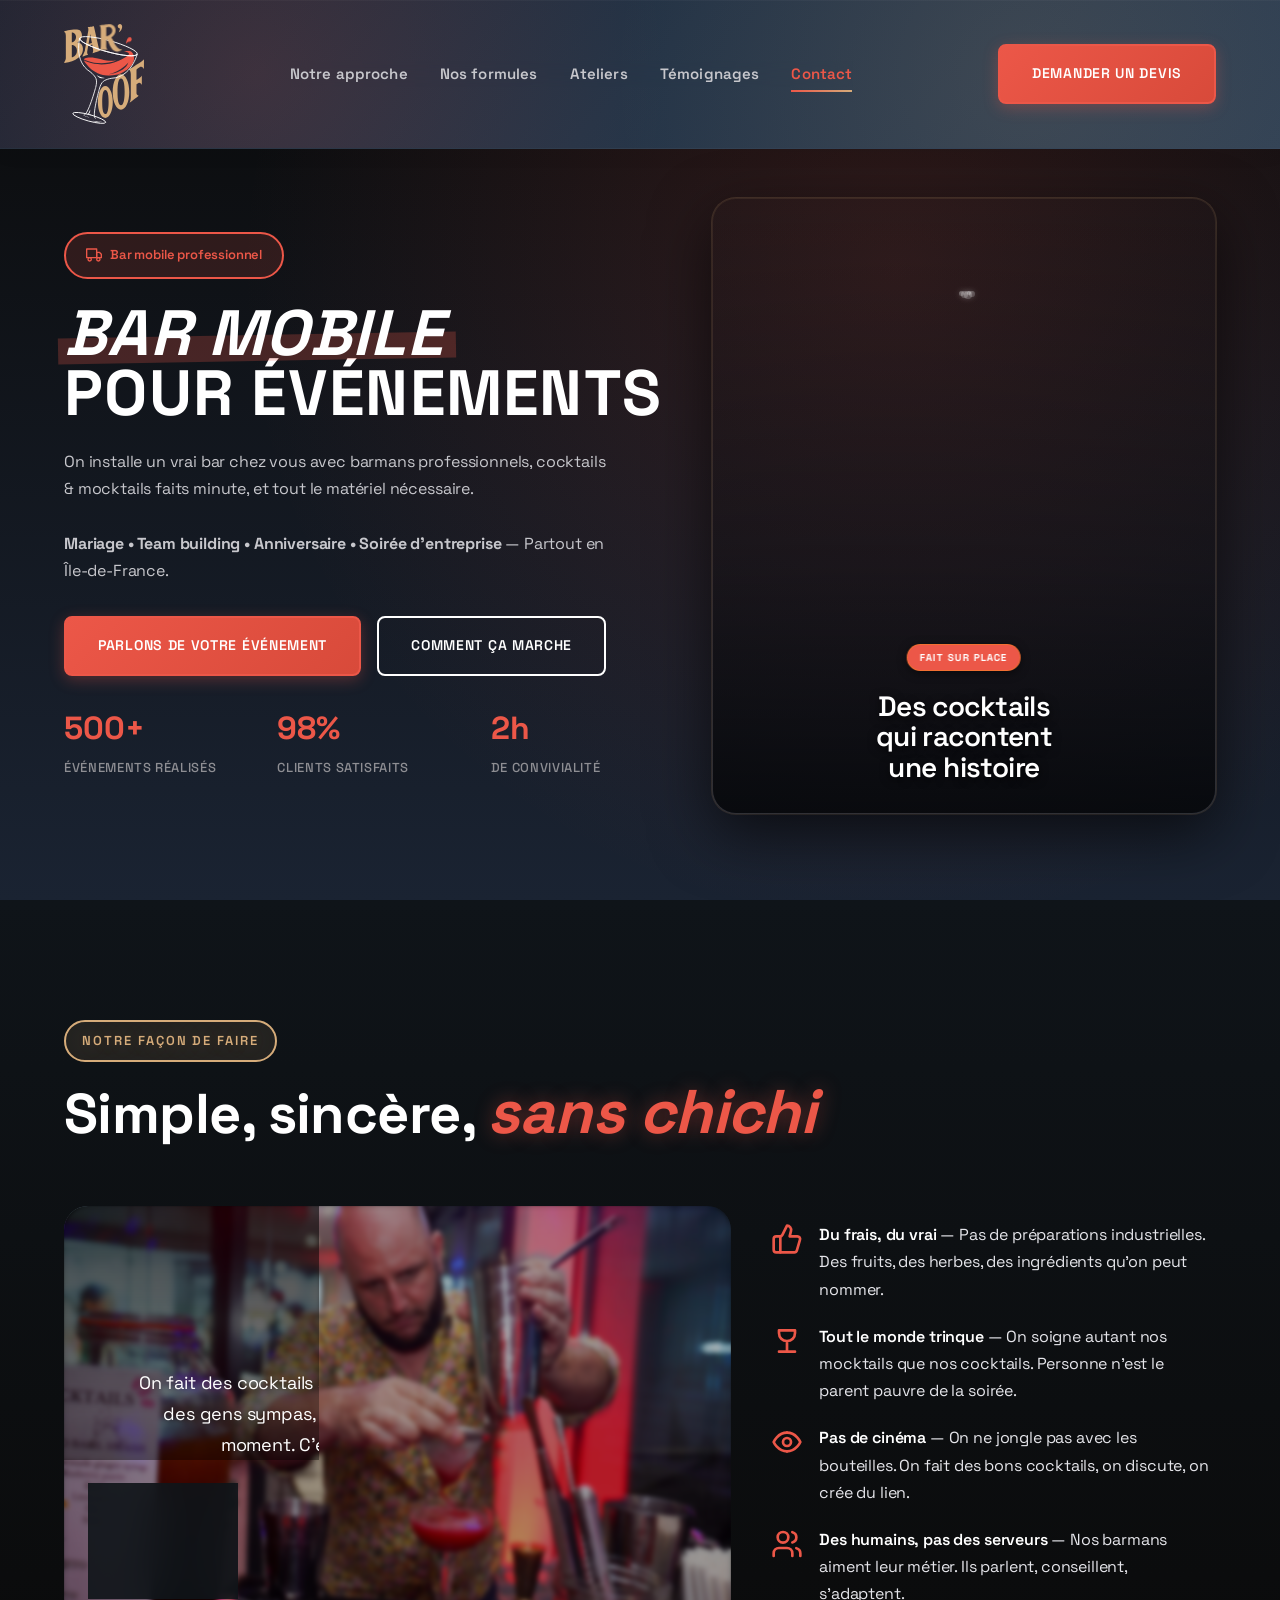
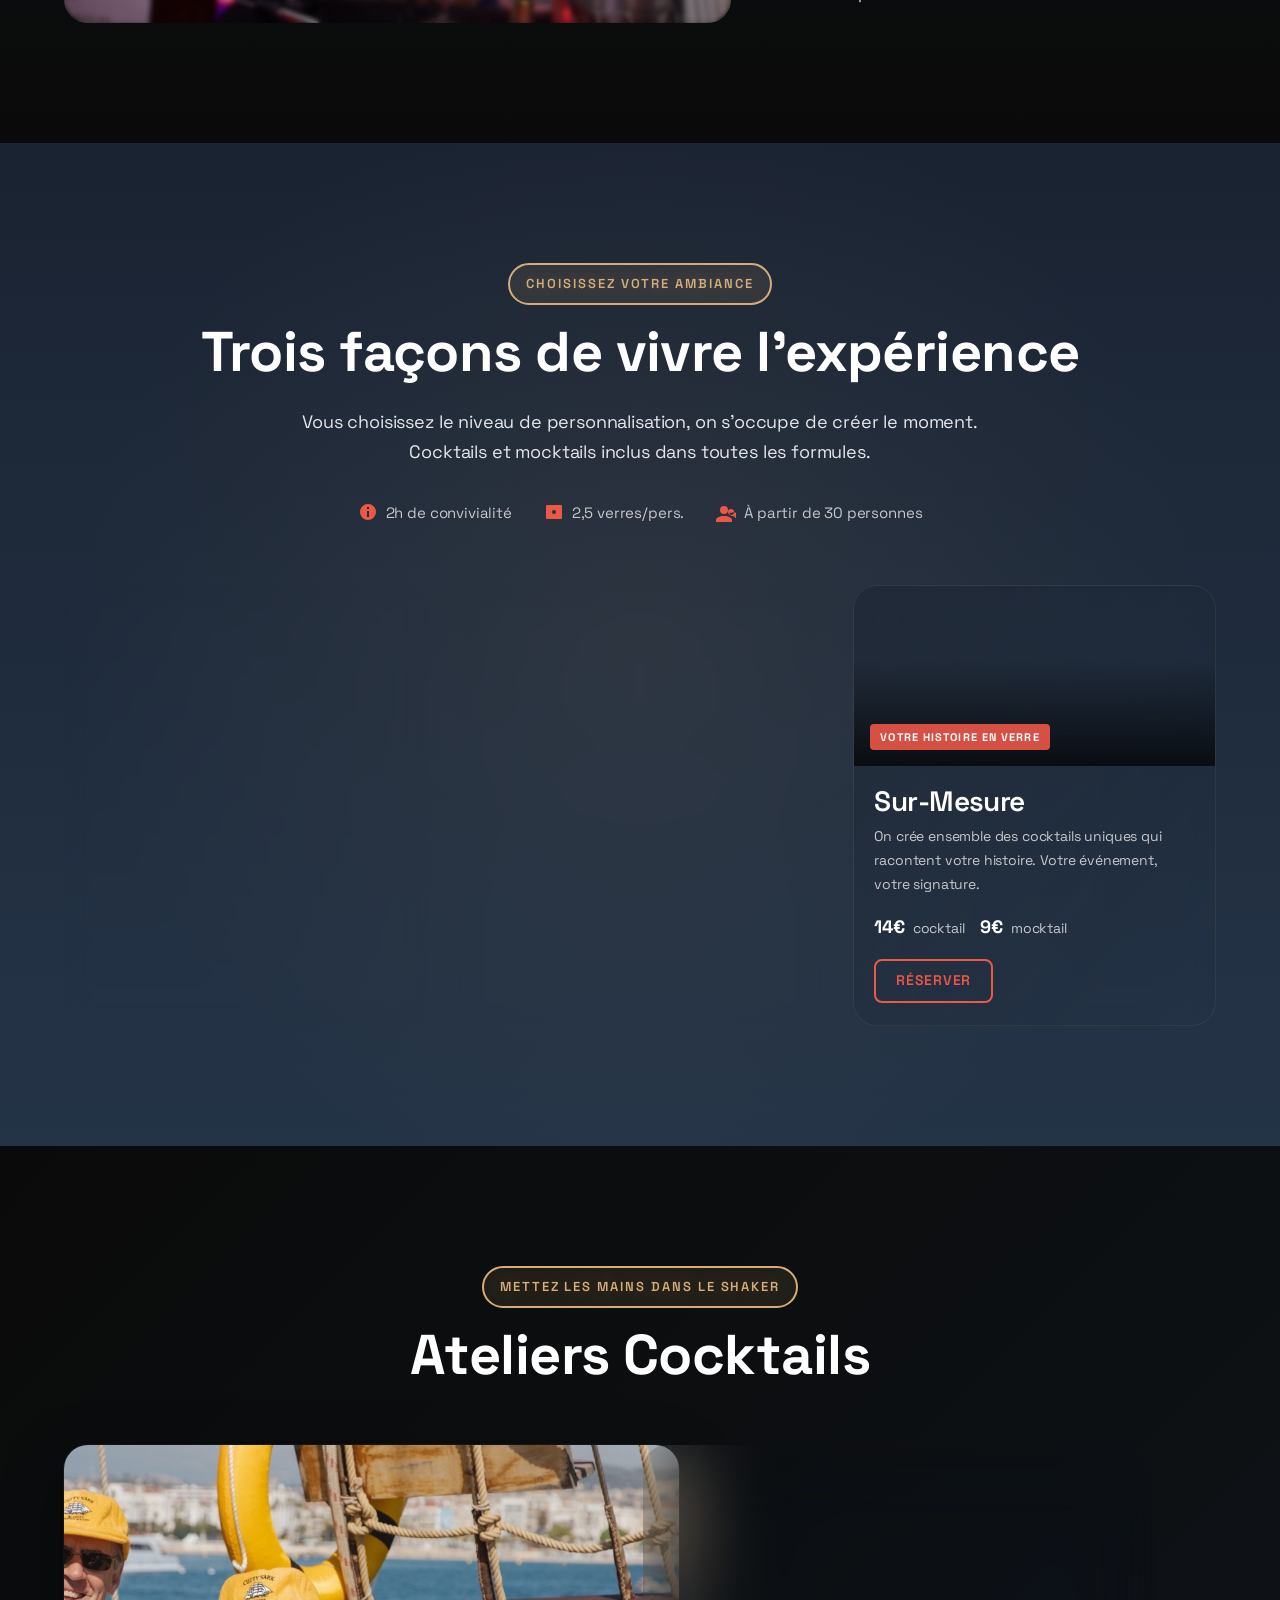
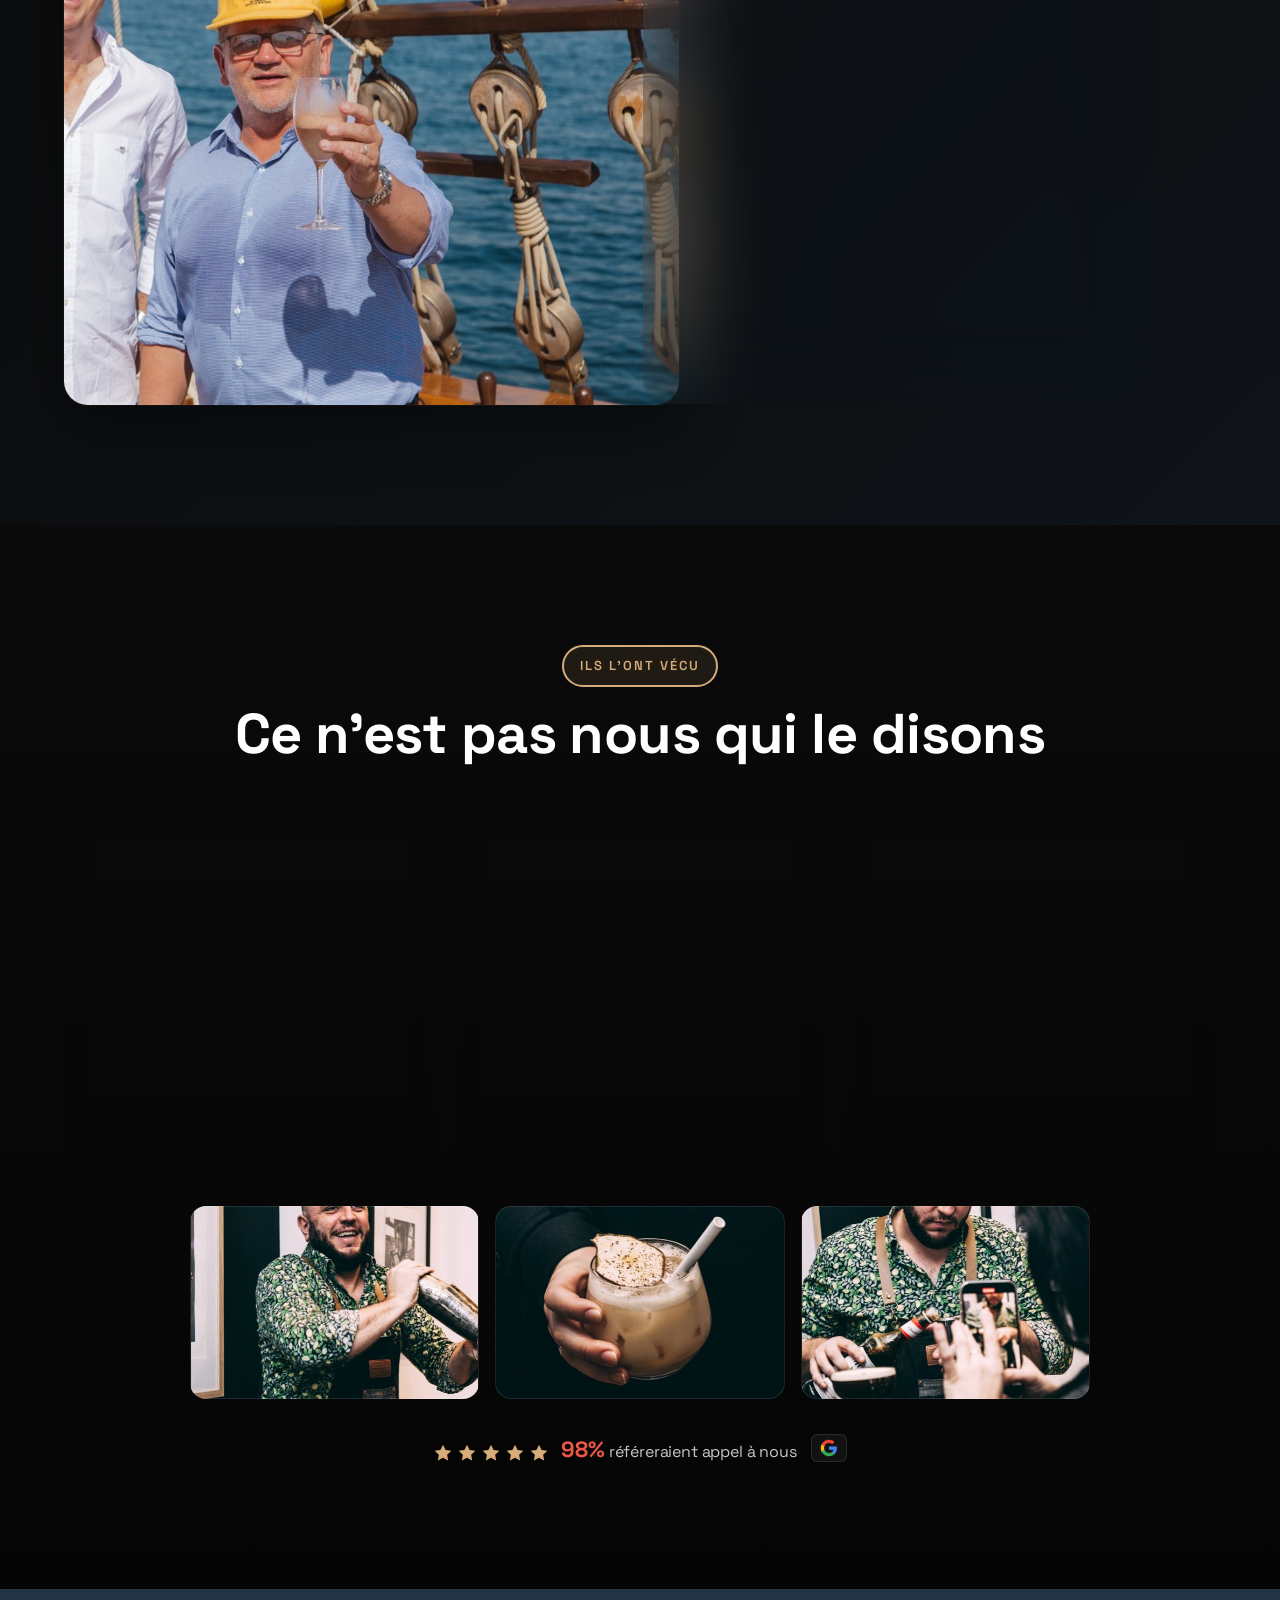
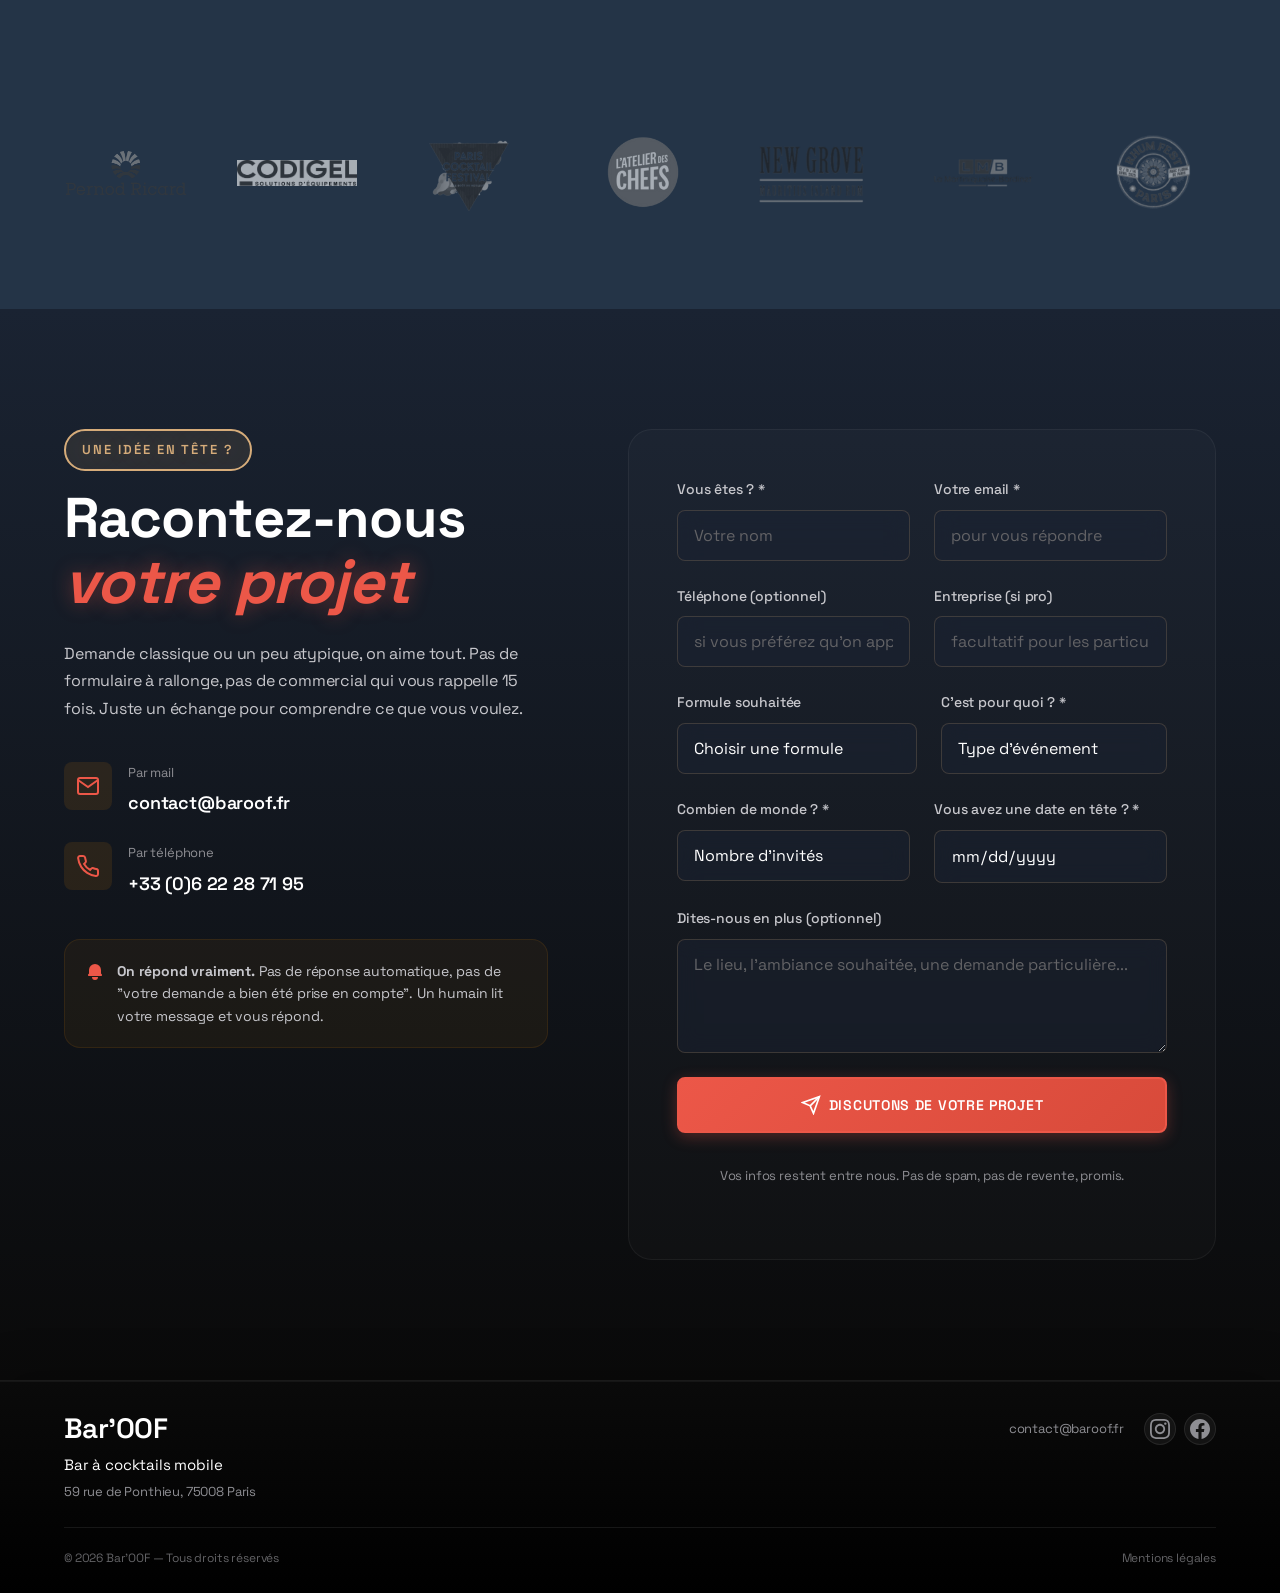
==== commit af4db255: "Nouveau favicon avec logo B + goutte ChatGPT Co-Authored-By: Claude Sonnet 4.5 <noreply@anthropic.co" ====
--- a/index.html
+++ b/index.html
@@ -16,7 +16,7 @@
     <title>Bar'OOF - Bar Mobile & Cocktails pour Événements | Île-de-France</title>
 
     <!-- Favicon -->
-    <link rel="icon" type="image/svg+xml" href="favicon.svg">
+    <link rel="icon" type="image/png" href="favicon.png">
     <link rel="icon" type="image/x-icon" href="favicon.ico">
     <link rel="apple-touch-icon" href="apple-touch-icon.png">
 
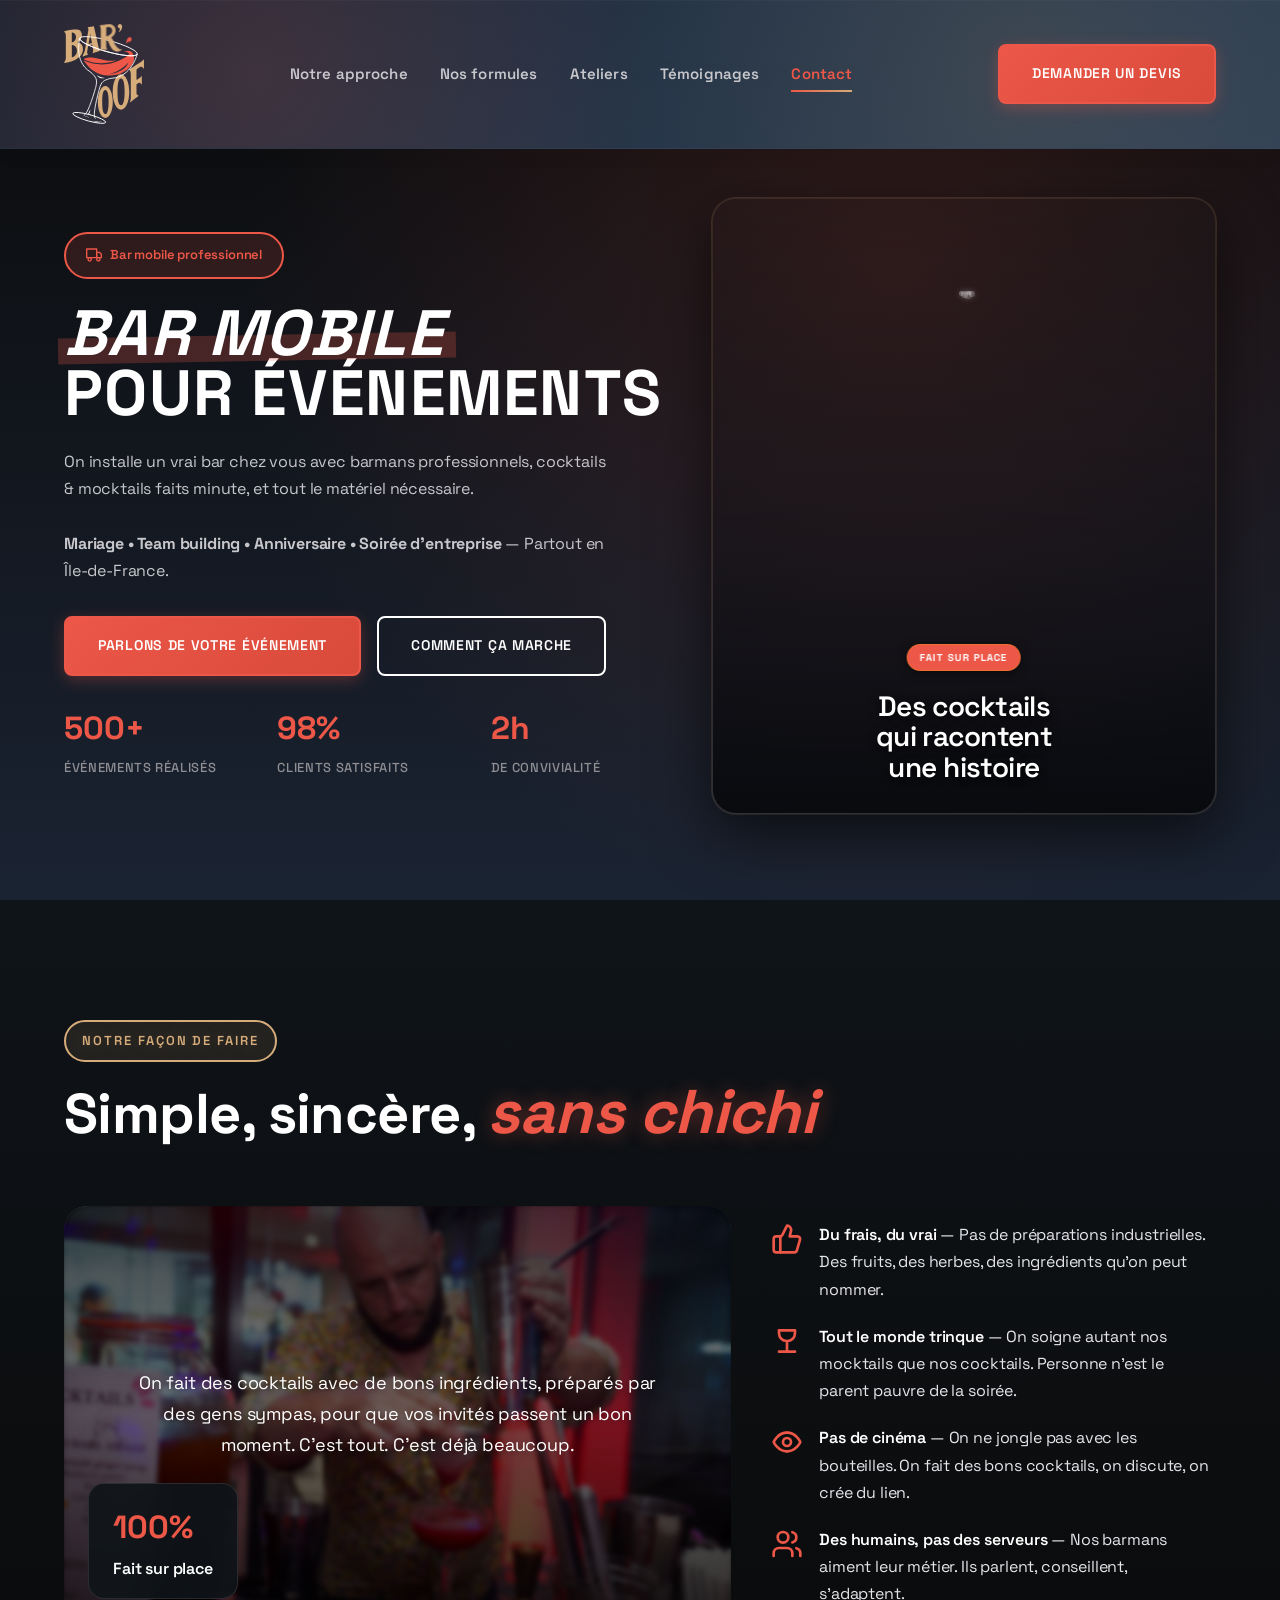
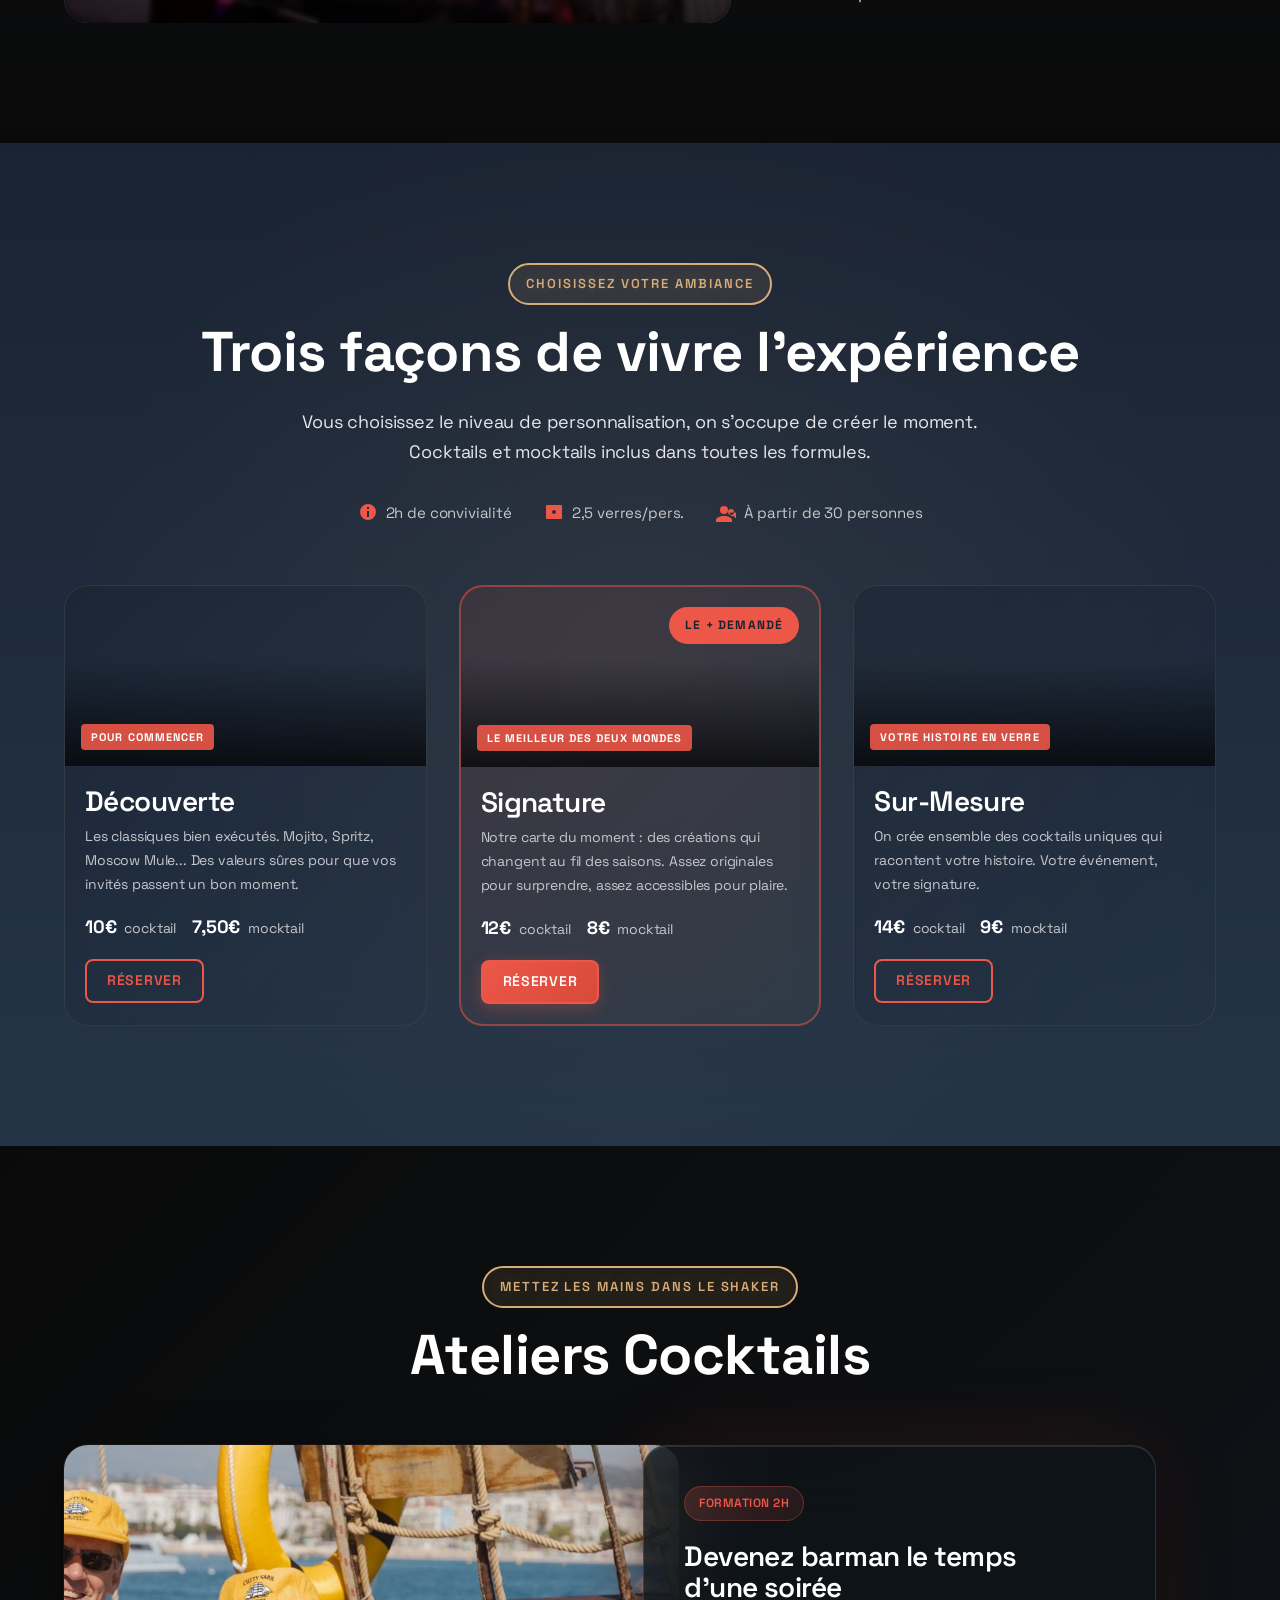
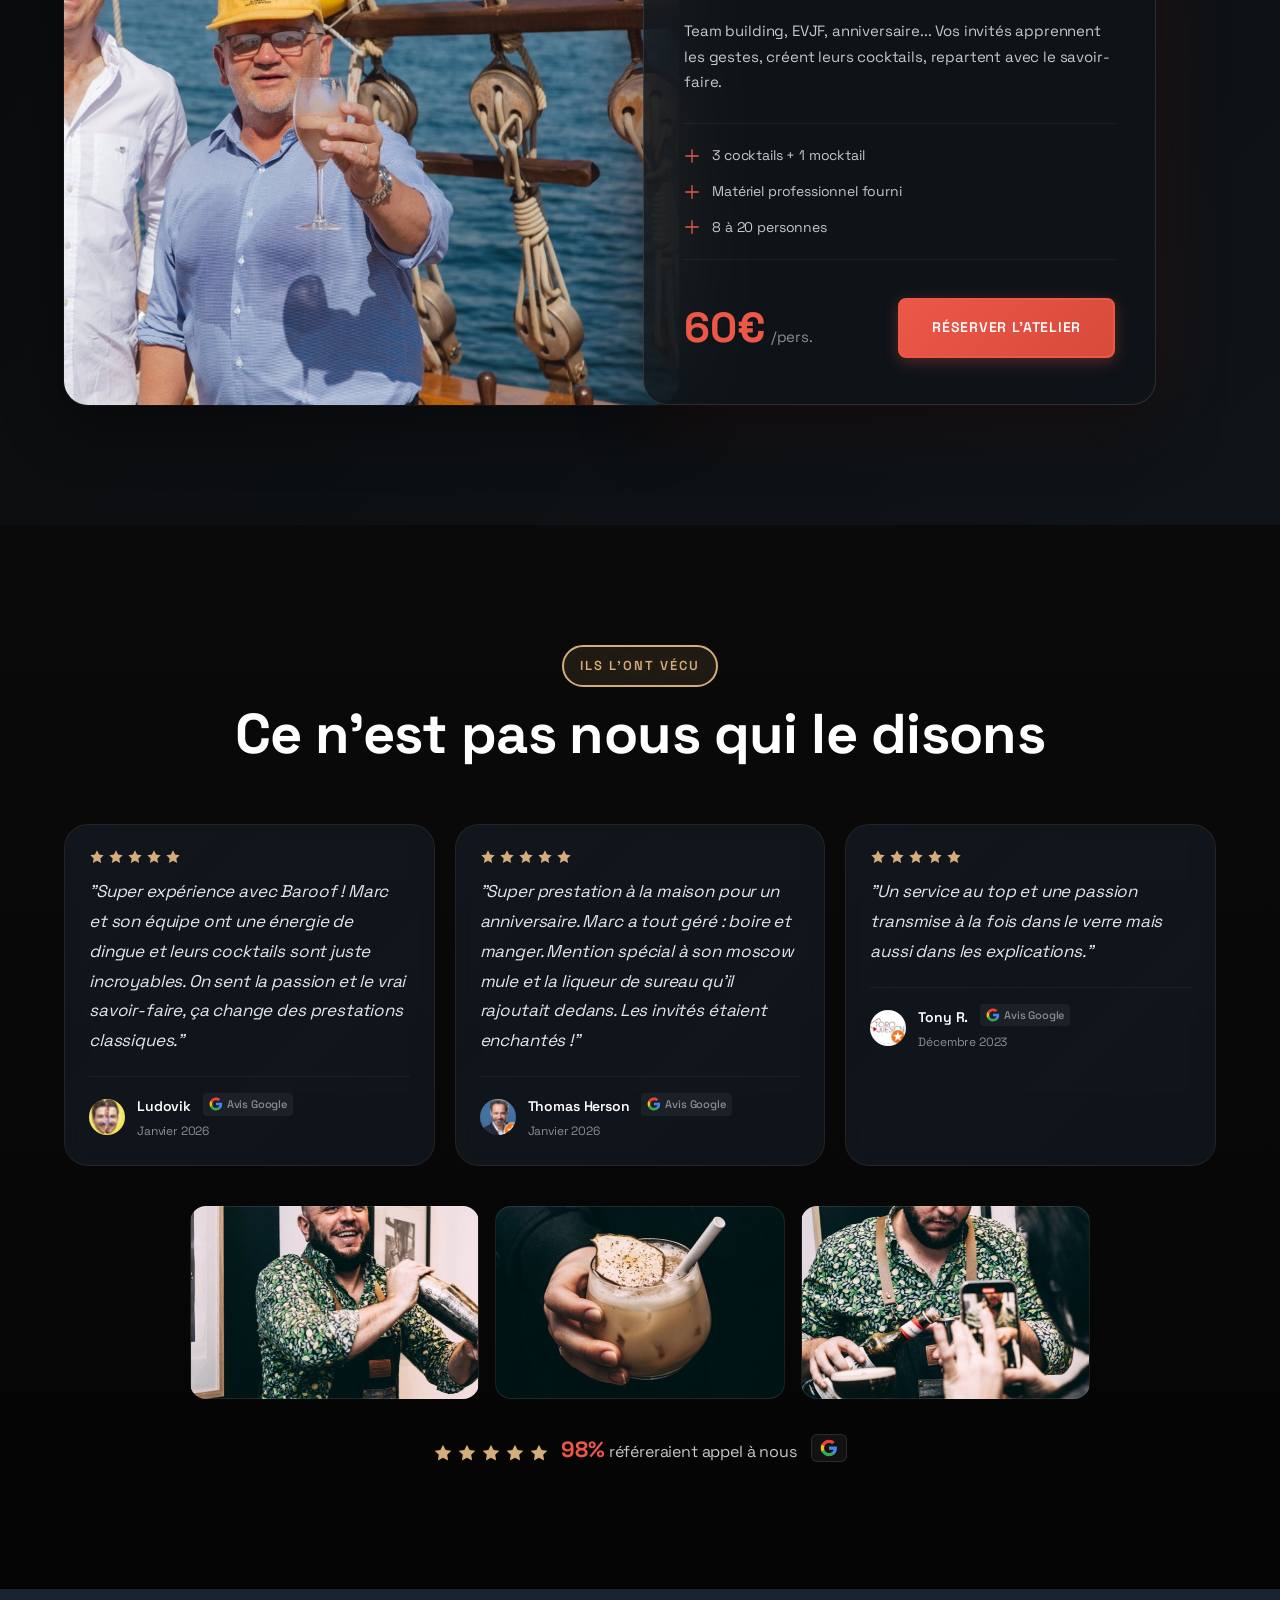
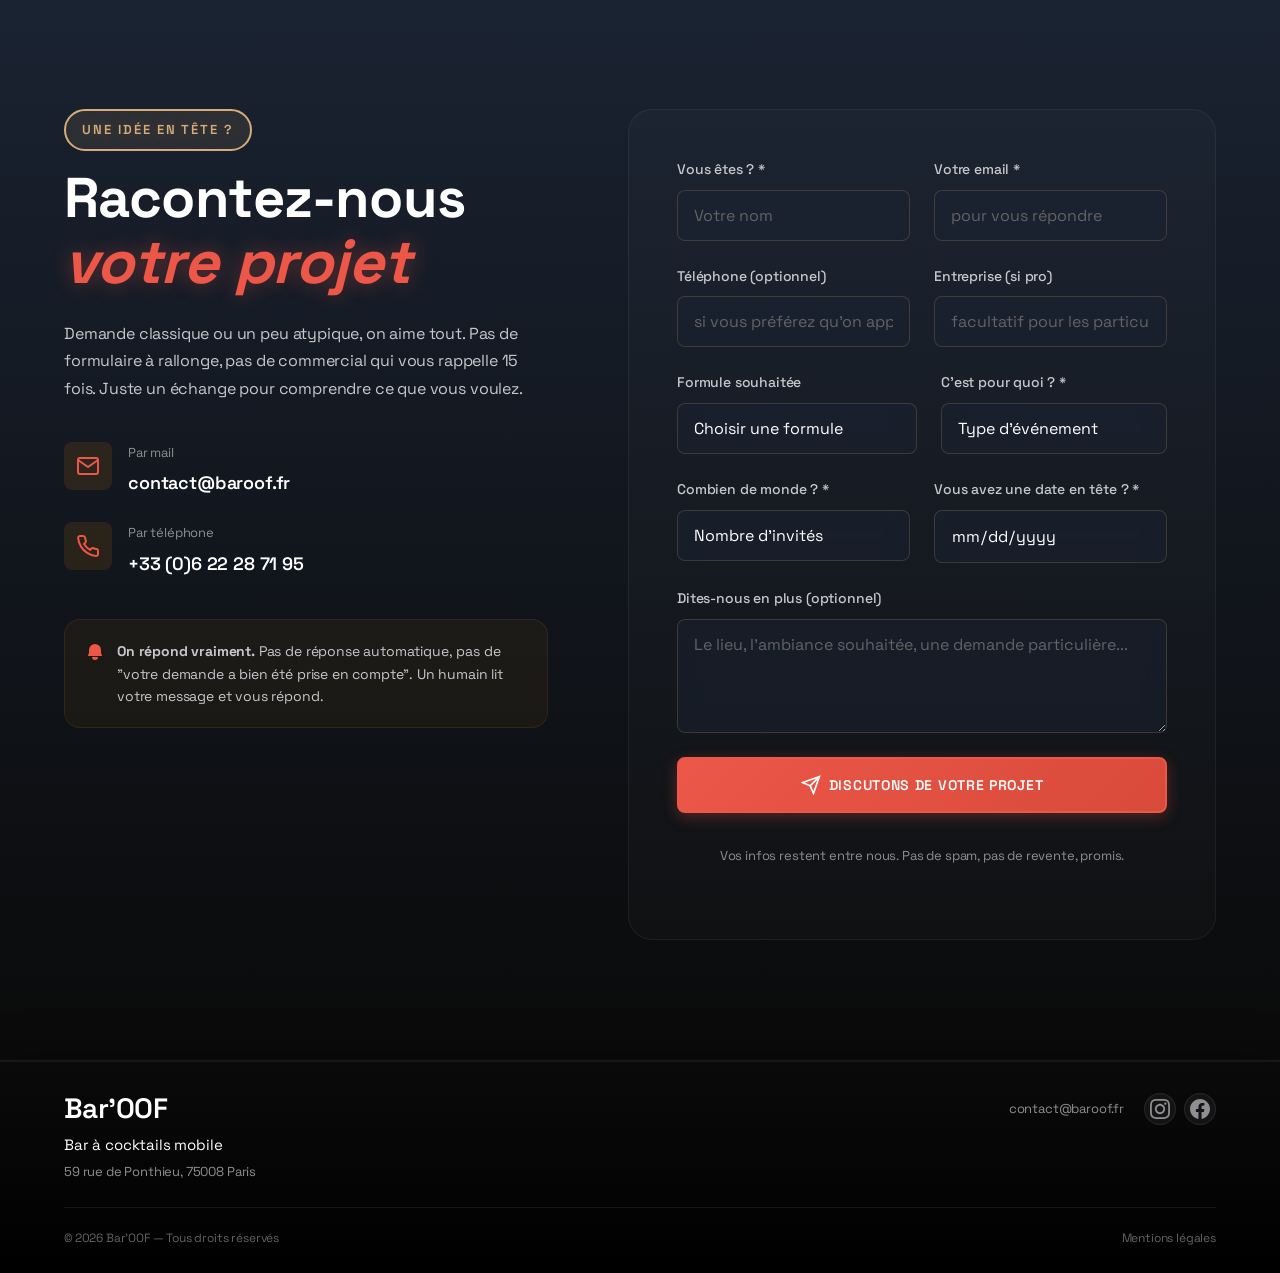
==== commit c440666e: "Suppression section clients complète Co-Authored-By: Claude Sonnet 4.5 <noreply@anthropic.com>" ====
--- a/index.html
+++ b/index.html
@@ -589,35 +589,6 @@
         </div>
     </section>
 
-    <!-- Section Clients -->
-    <section class="clients">
-        <div class="container">
-            <div class="clients-grid">
-                <div class="client-logo">
-                    <img src="client-pernod.png" alt="Pernod Ricard">
-                </div>
-                <div class="client-logo">
-                    <img src="client-codigel.png" alt="Codigel Solutions d'Équipements">
-                </div>
-                <div class="client-logo">
-                    <img src="client-rhumfest.png" alt="Rhum Fest Paris">
-                </div>
-                <div class="client-logo">
-                    <img src="client-lmb.png" alt="La Martiniquaise-Bardinet">
-                </div>
-                <div class="client-logo">
-                    <img src="client-newgrove.png" alt="New Grove Rum">
-                </div>
-                <div class="client-logo">
-                    <img src="client-atelierchefs.png" alt="L'Atelier des Chefs">
-                </div>
-                <div class="client-logo">
-                    <img src="client-cocktailfestival.png" alt="Paris Cocktail Festival">
-                </div>
-            </div>
-        </div>
-    </section>
-
     <!-- Section Contact -->
     <section class="contact" id="contact">
         <div class="container">
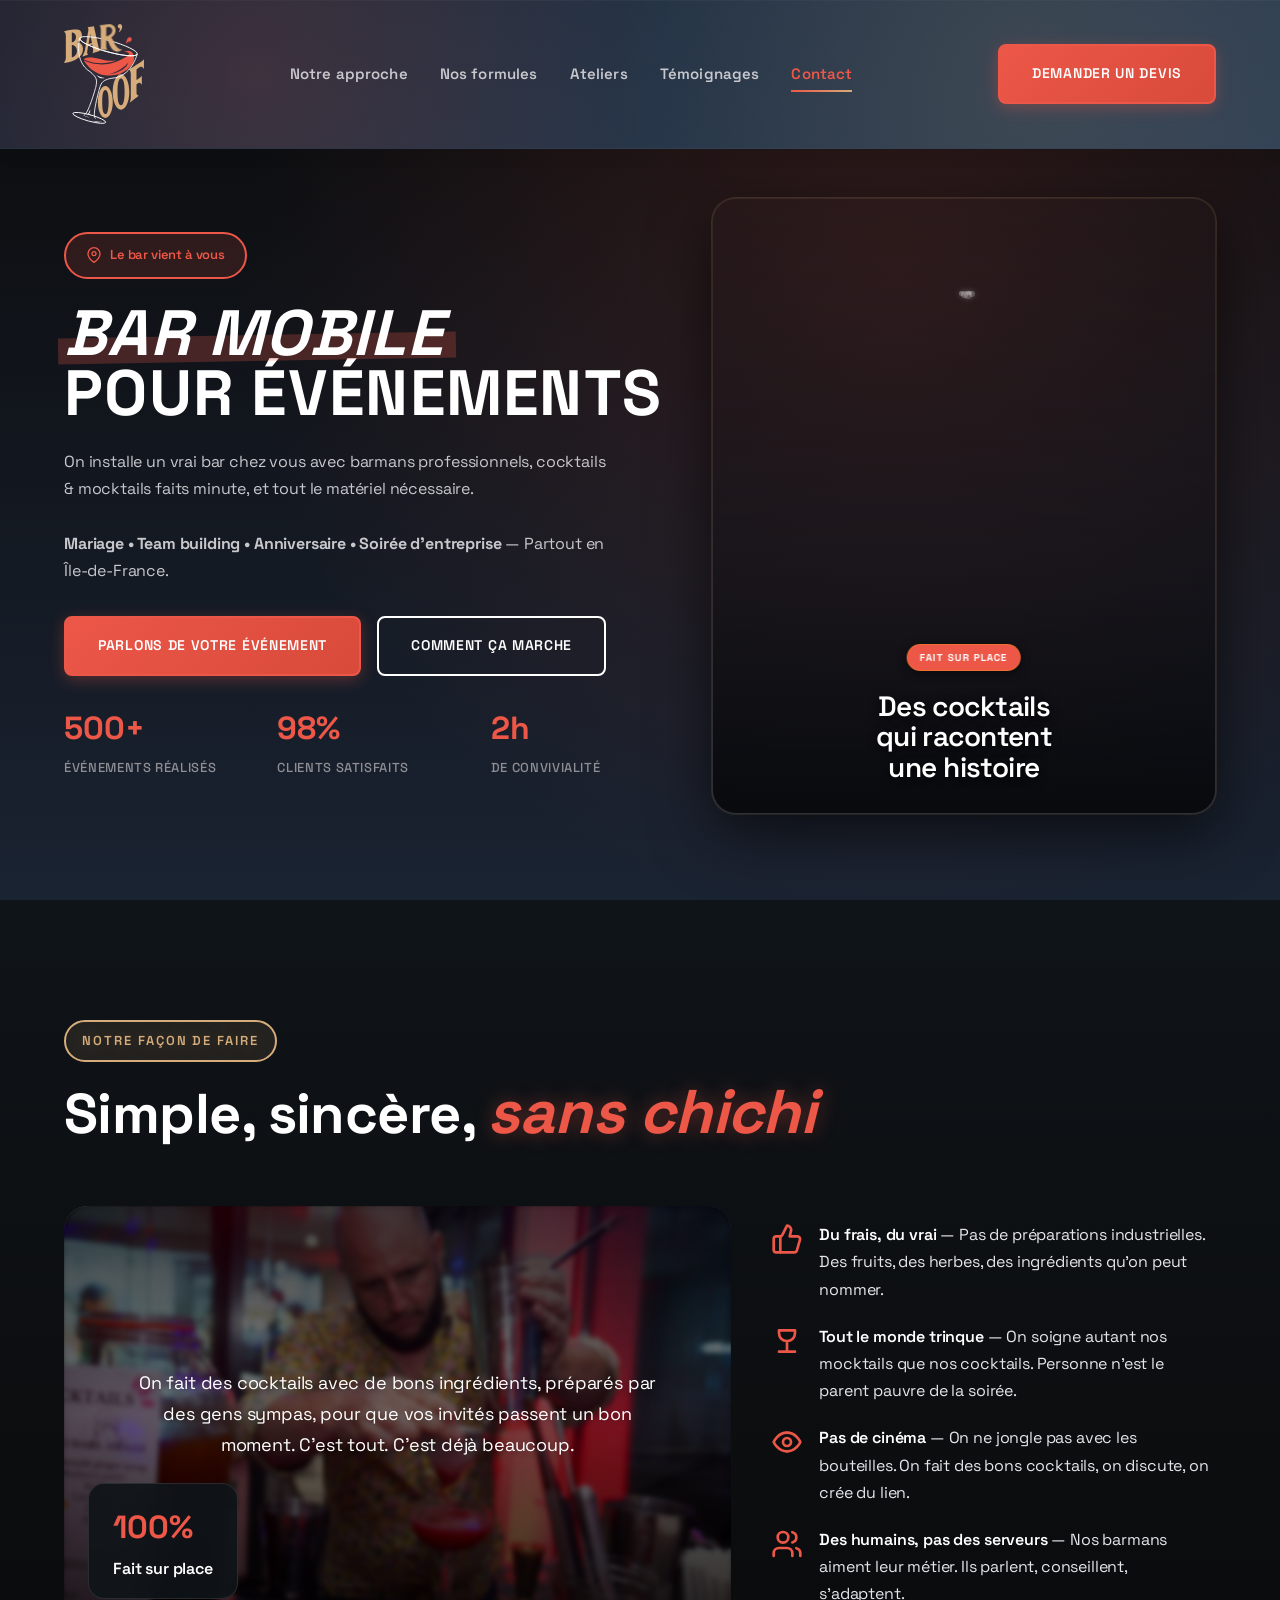
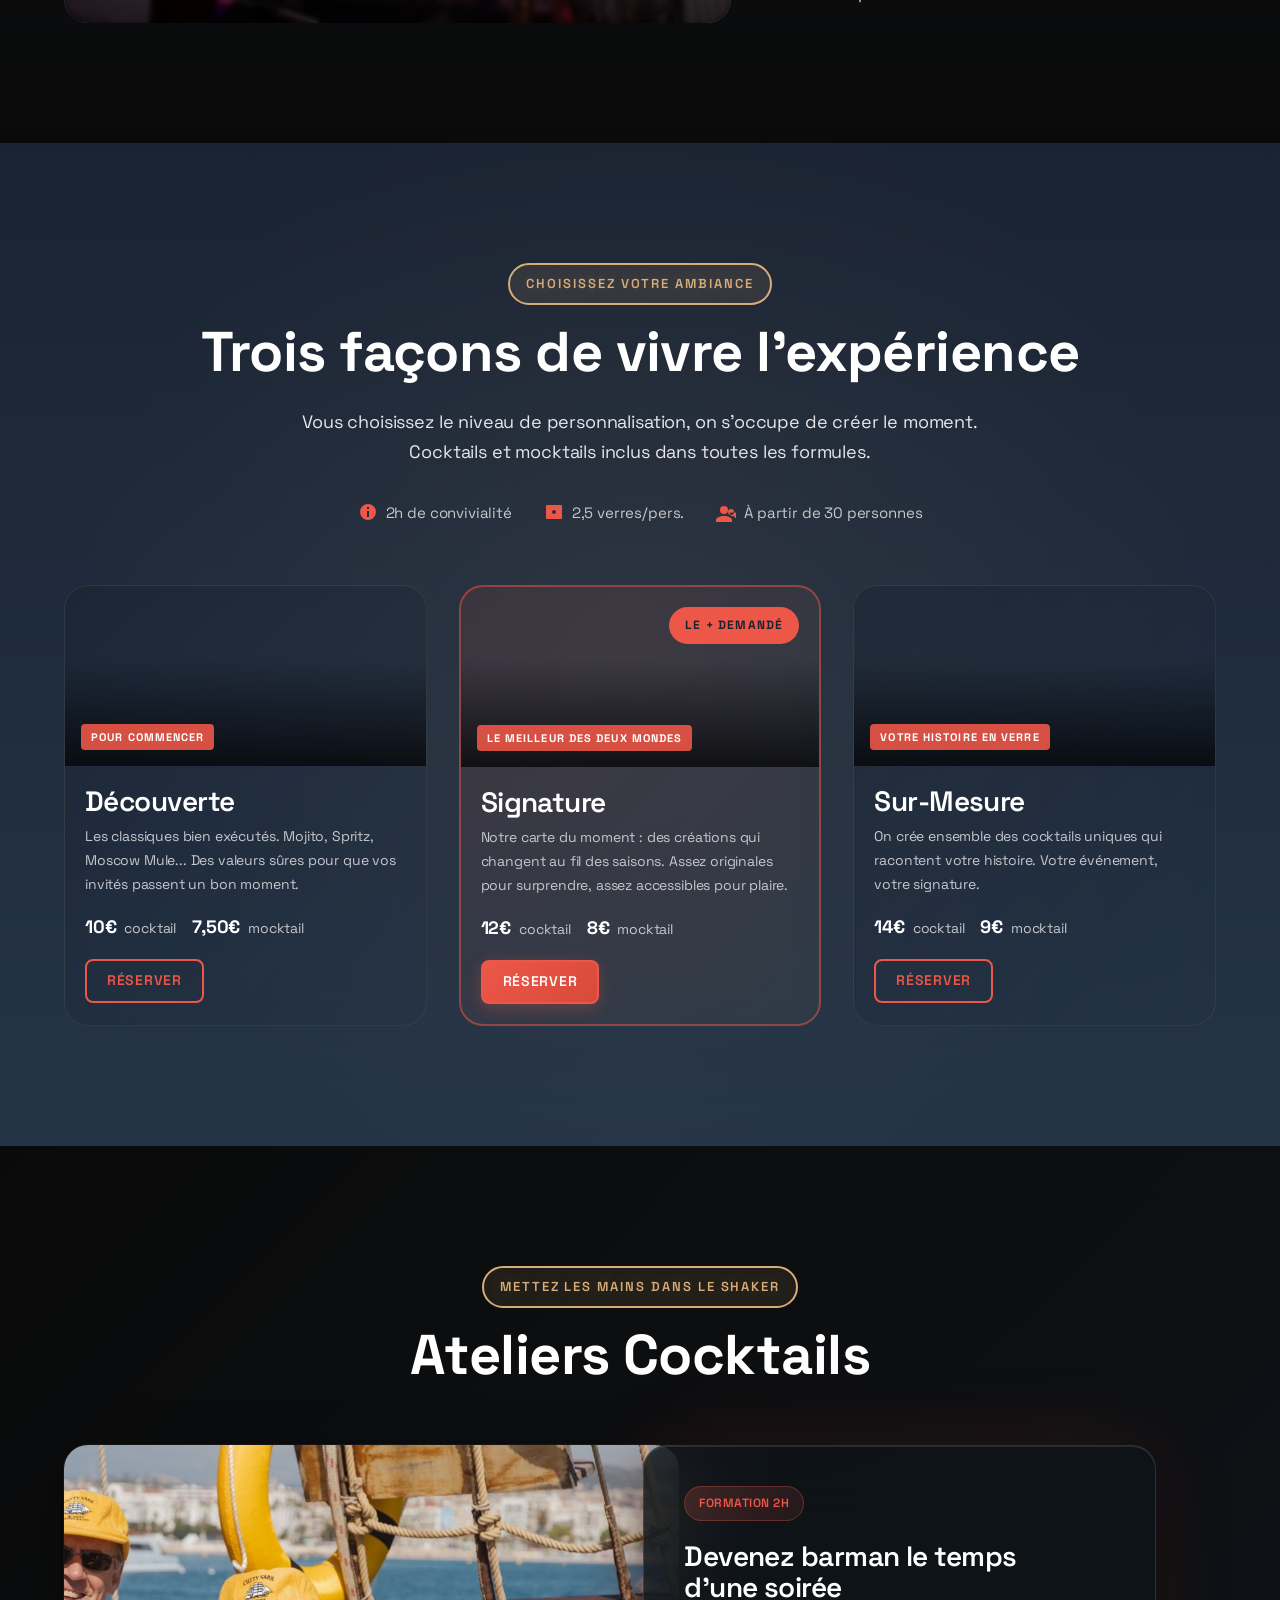
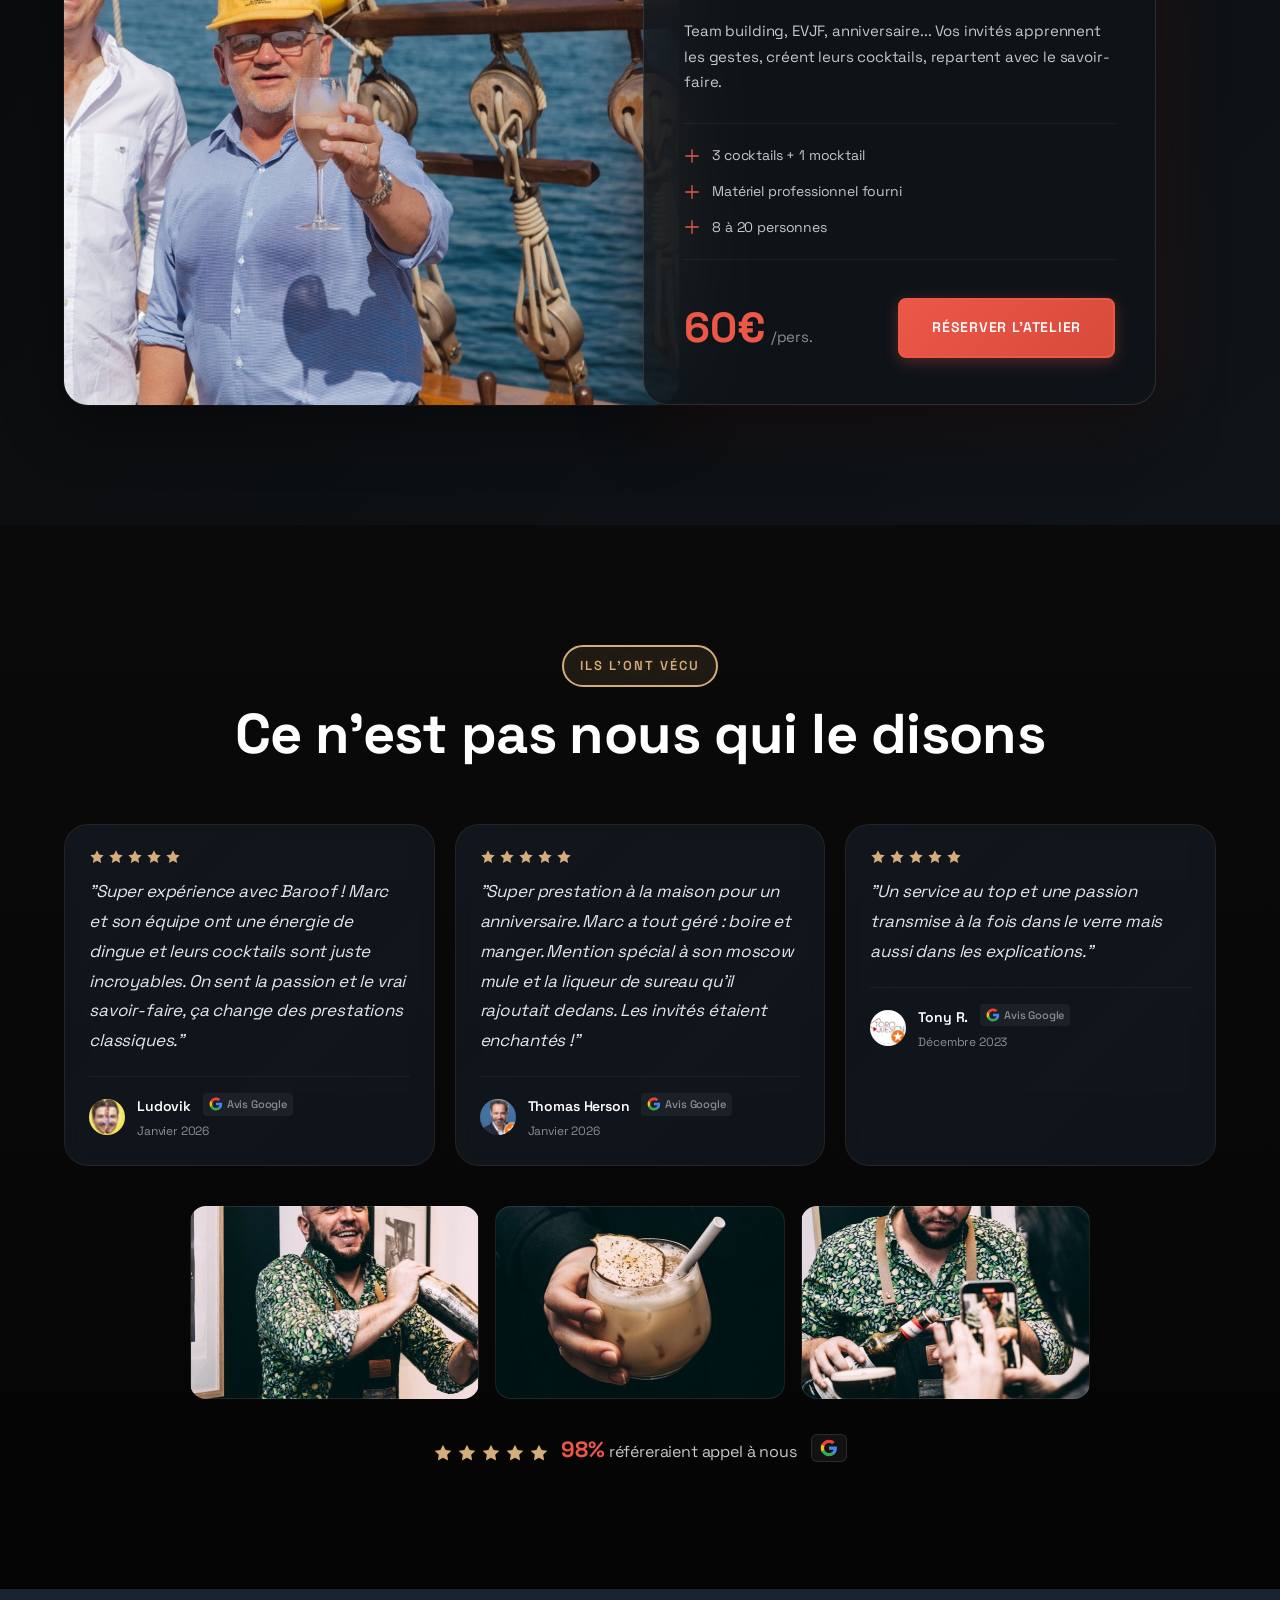
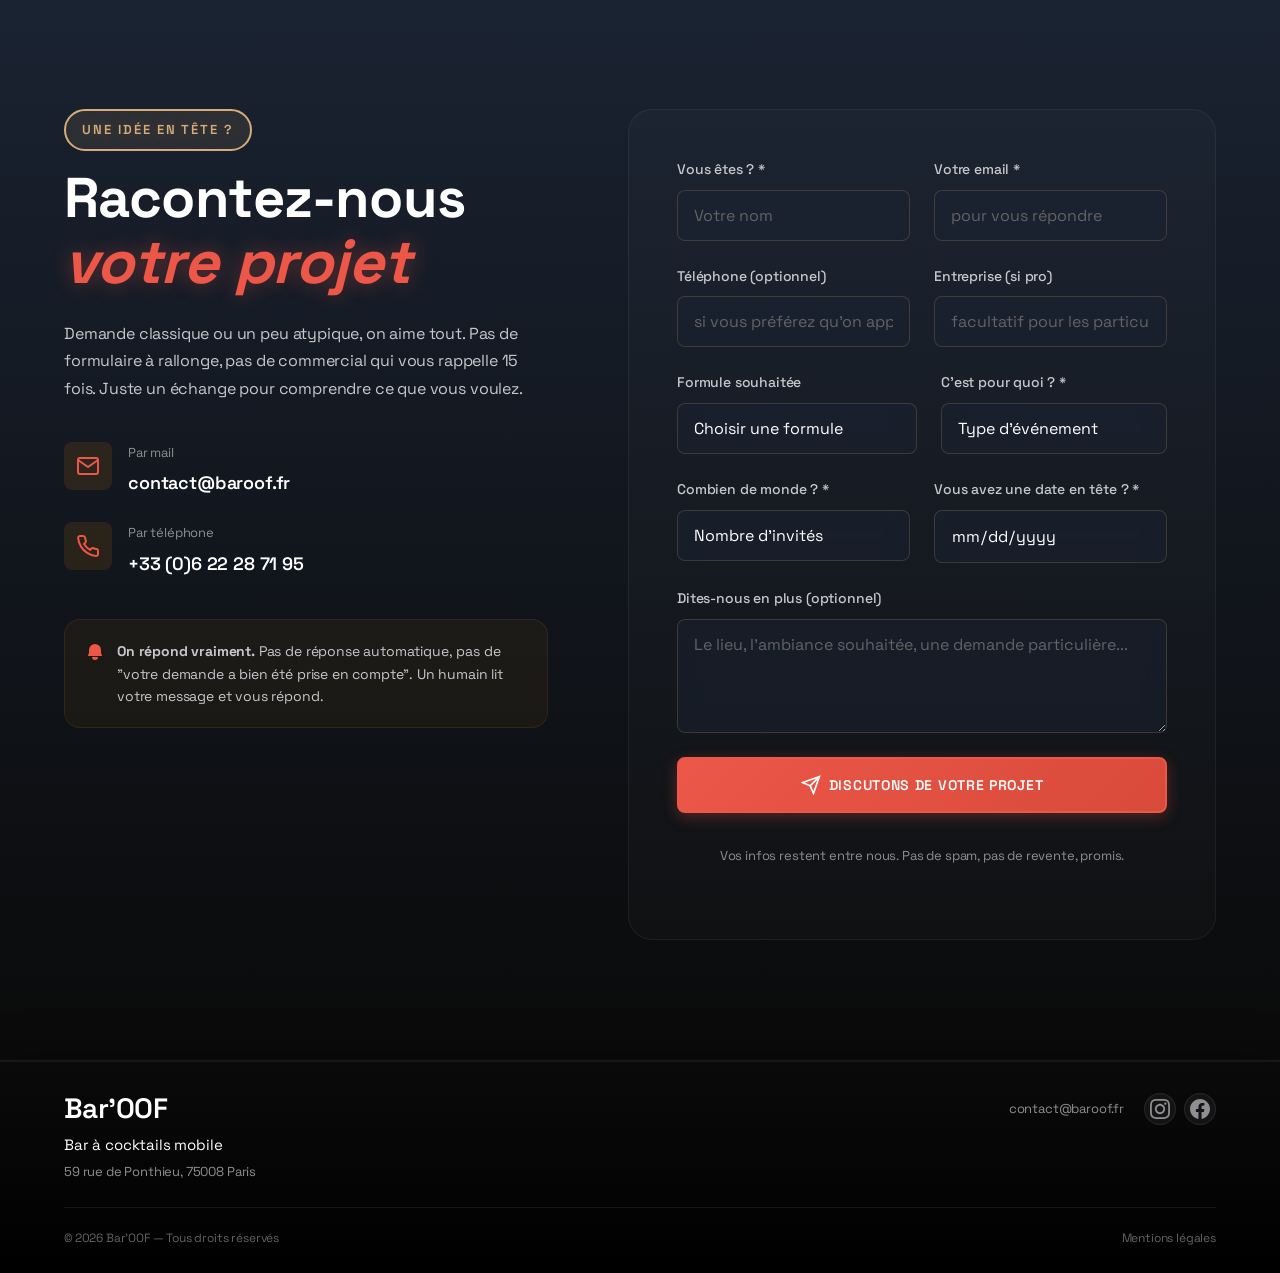
==== commit 7f9e1df5: "Badge hero: 'Le bar vient à vous' + icône pin Co-Authored-By: Claude Sonnet 4.5 <noreply@anthropic.c" ====
--- a/index.html
+++ b/index.html
@@ -130,12 +130,10 @@
                 <div class="hero-content">
                     <div class="hero-badge">
                         <svg width="16" height="16" viewBox="0 0 24 24" fill="none" stroke="currentColor" stroke-width="2" stroke-linecap="round" stroke-linejoin="round">
-                            <rect x="1" y="3" width="15" height="13"/>
-                            <polygon points="16 8 20 8 23 11 23 16 16 16 16 8"/>
-                            <circle cx="5.5" cy="18.5" r="2.5"/>
-                            <circle cx="18.5" cy="18.5" r="2.5"/>
-                        </svg>
-                        Bar mobile professionnel
+                            <path d="M21 10c0 7-9 13-9 13s-9-6-9-13a9 9 0 0 1 18 0z"/>
+                            <circle cx="12" cy="10" r="3"/>
+                        </svg>
+                        Le bar vient à vous
                     </div>
 
                     <h1 class="hero-title">
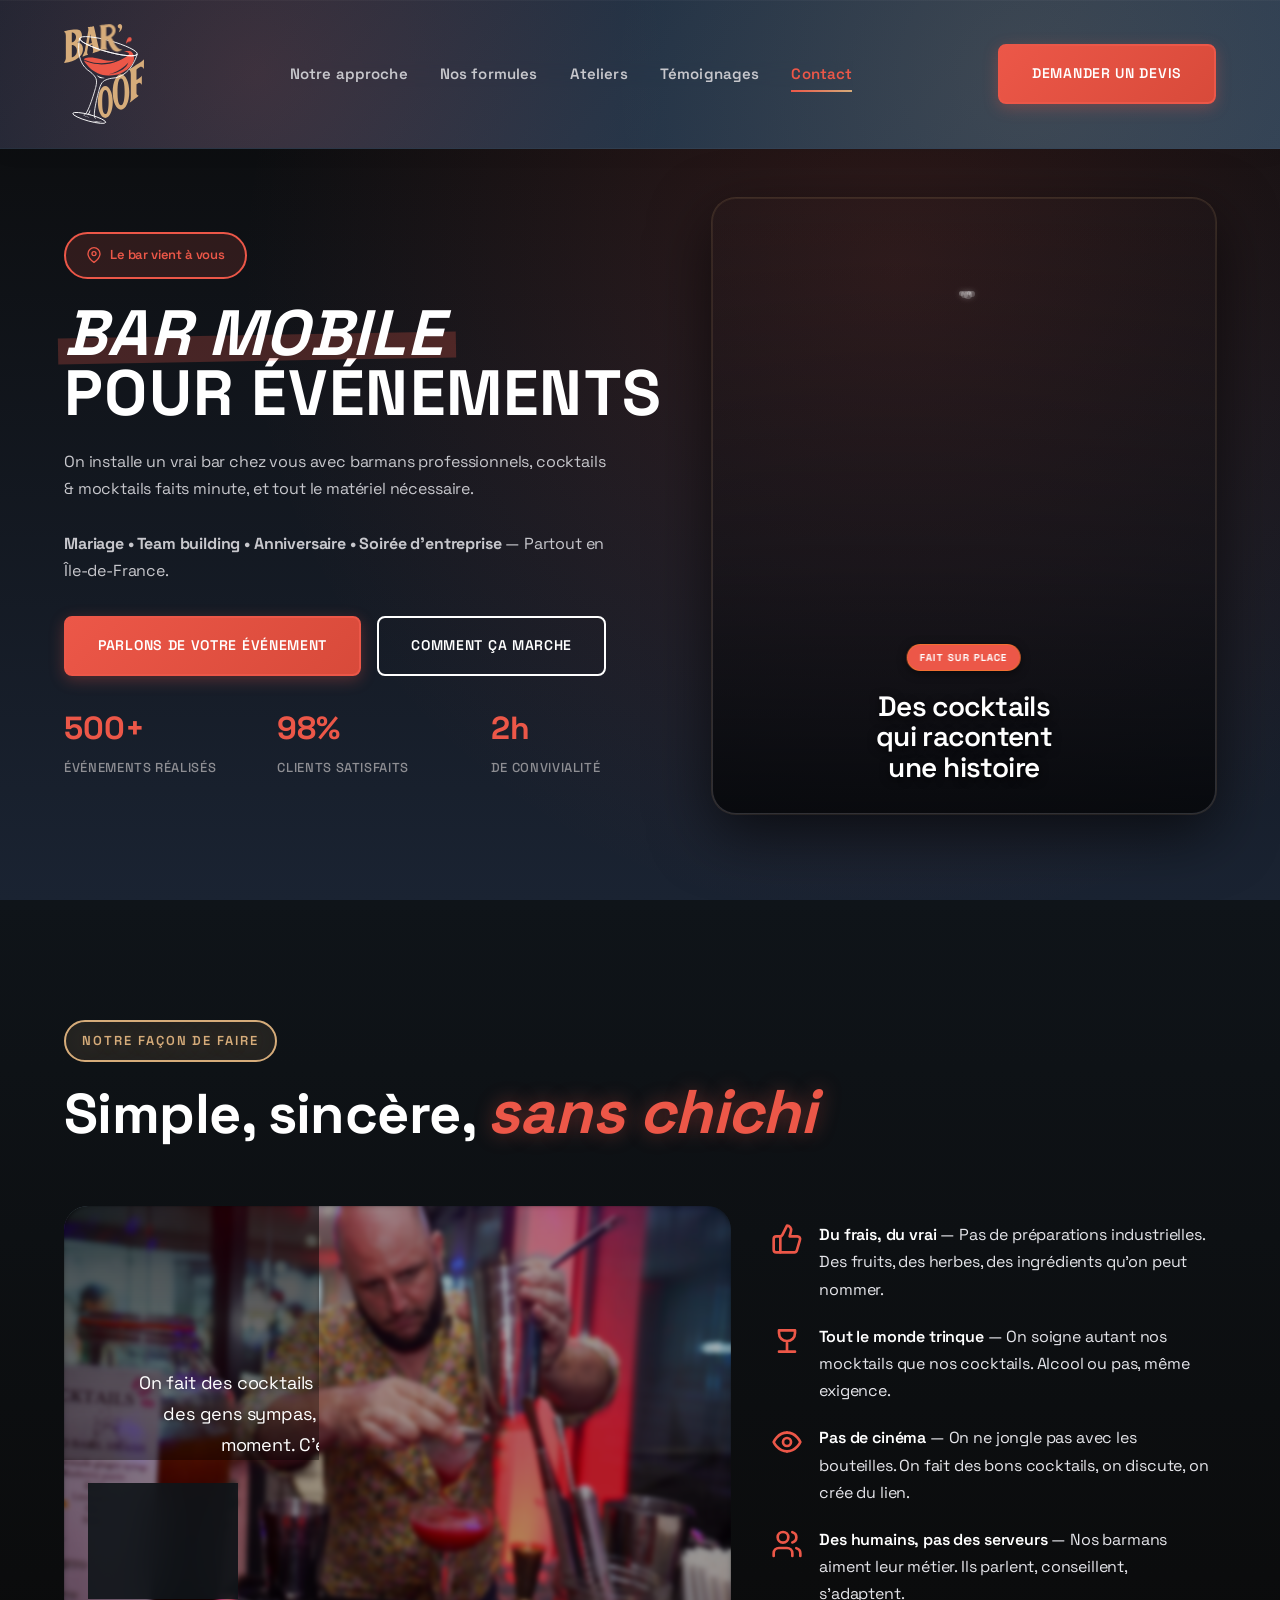
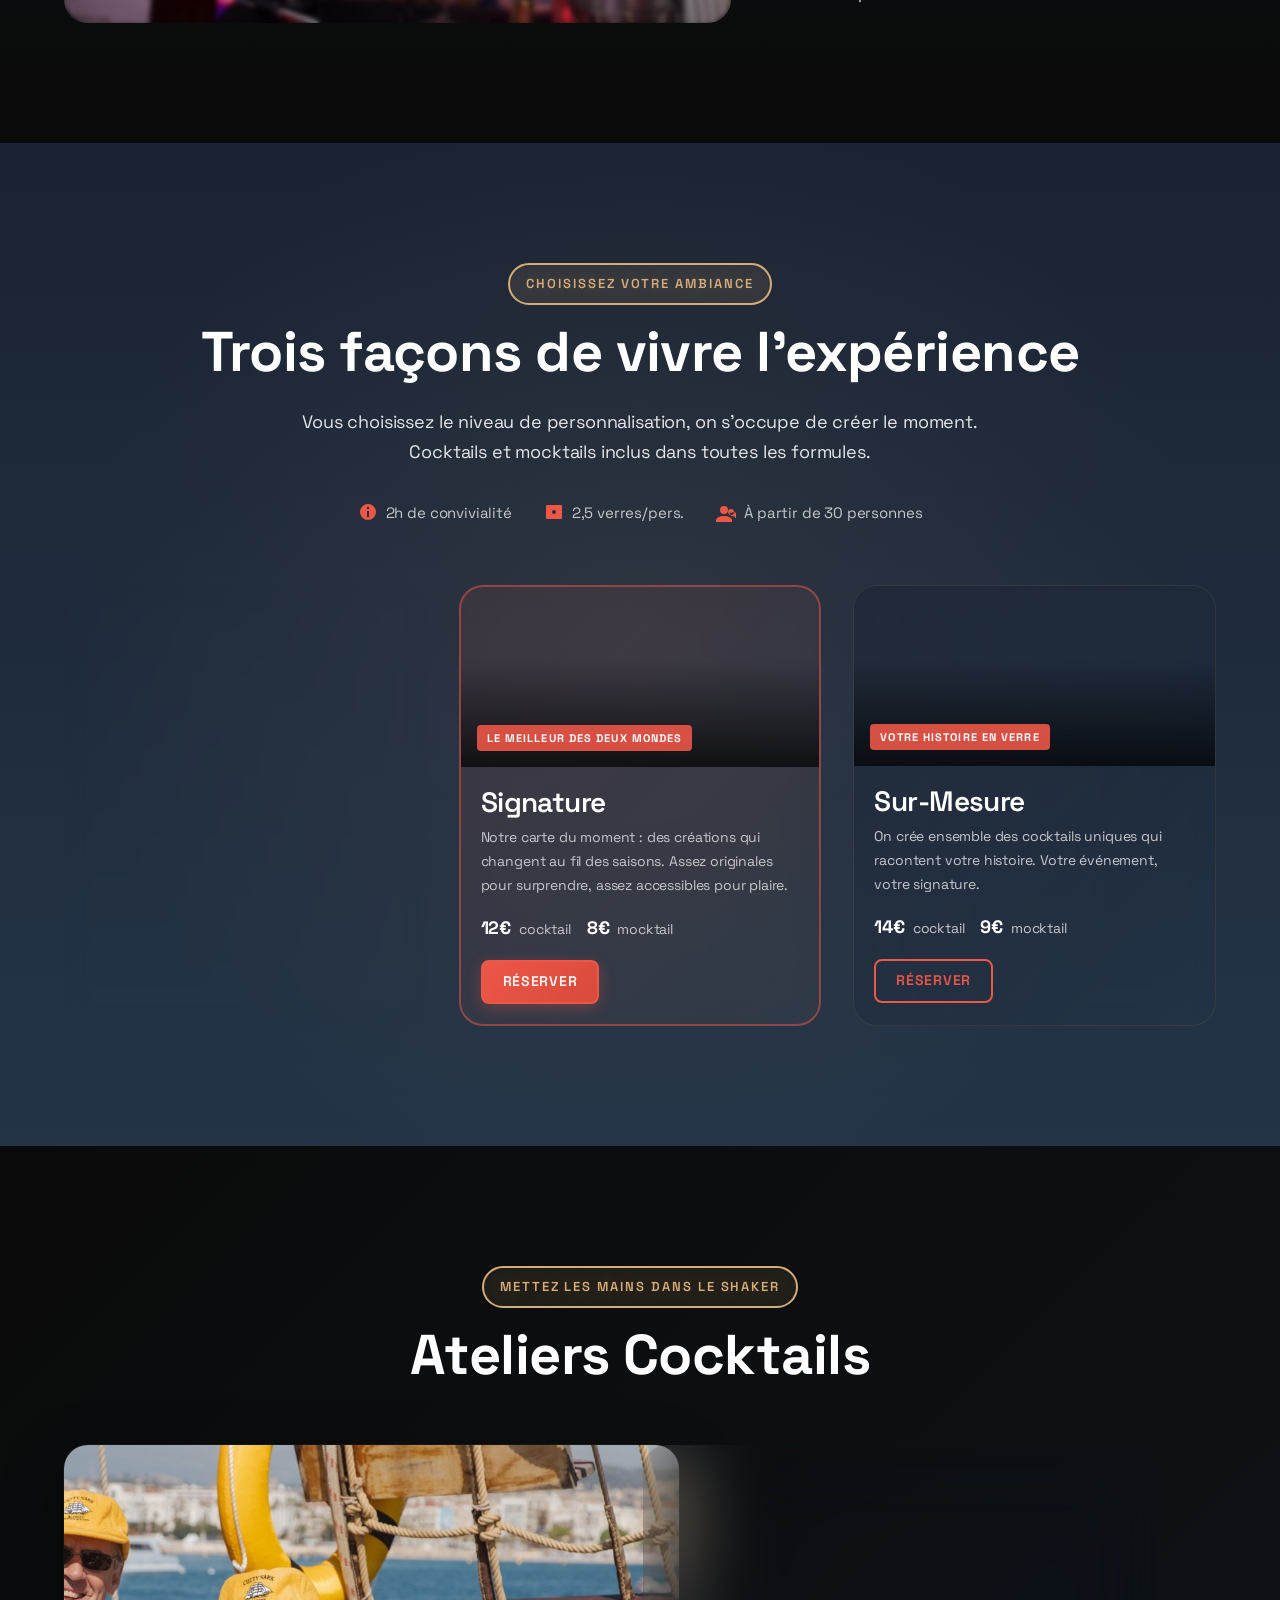
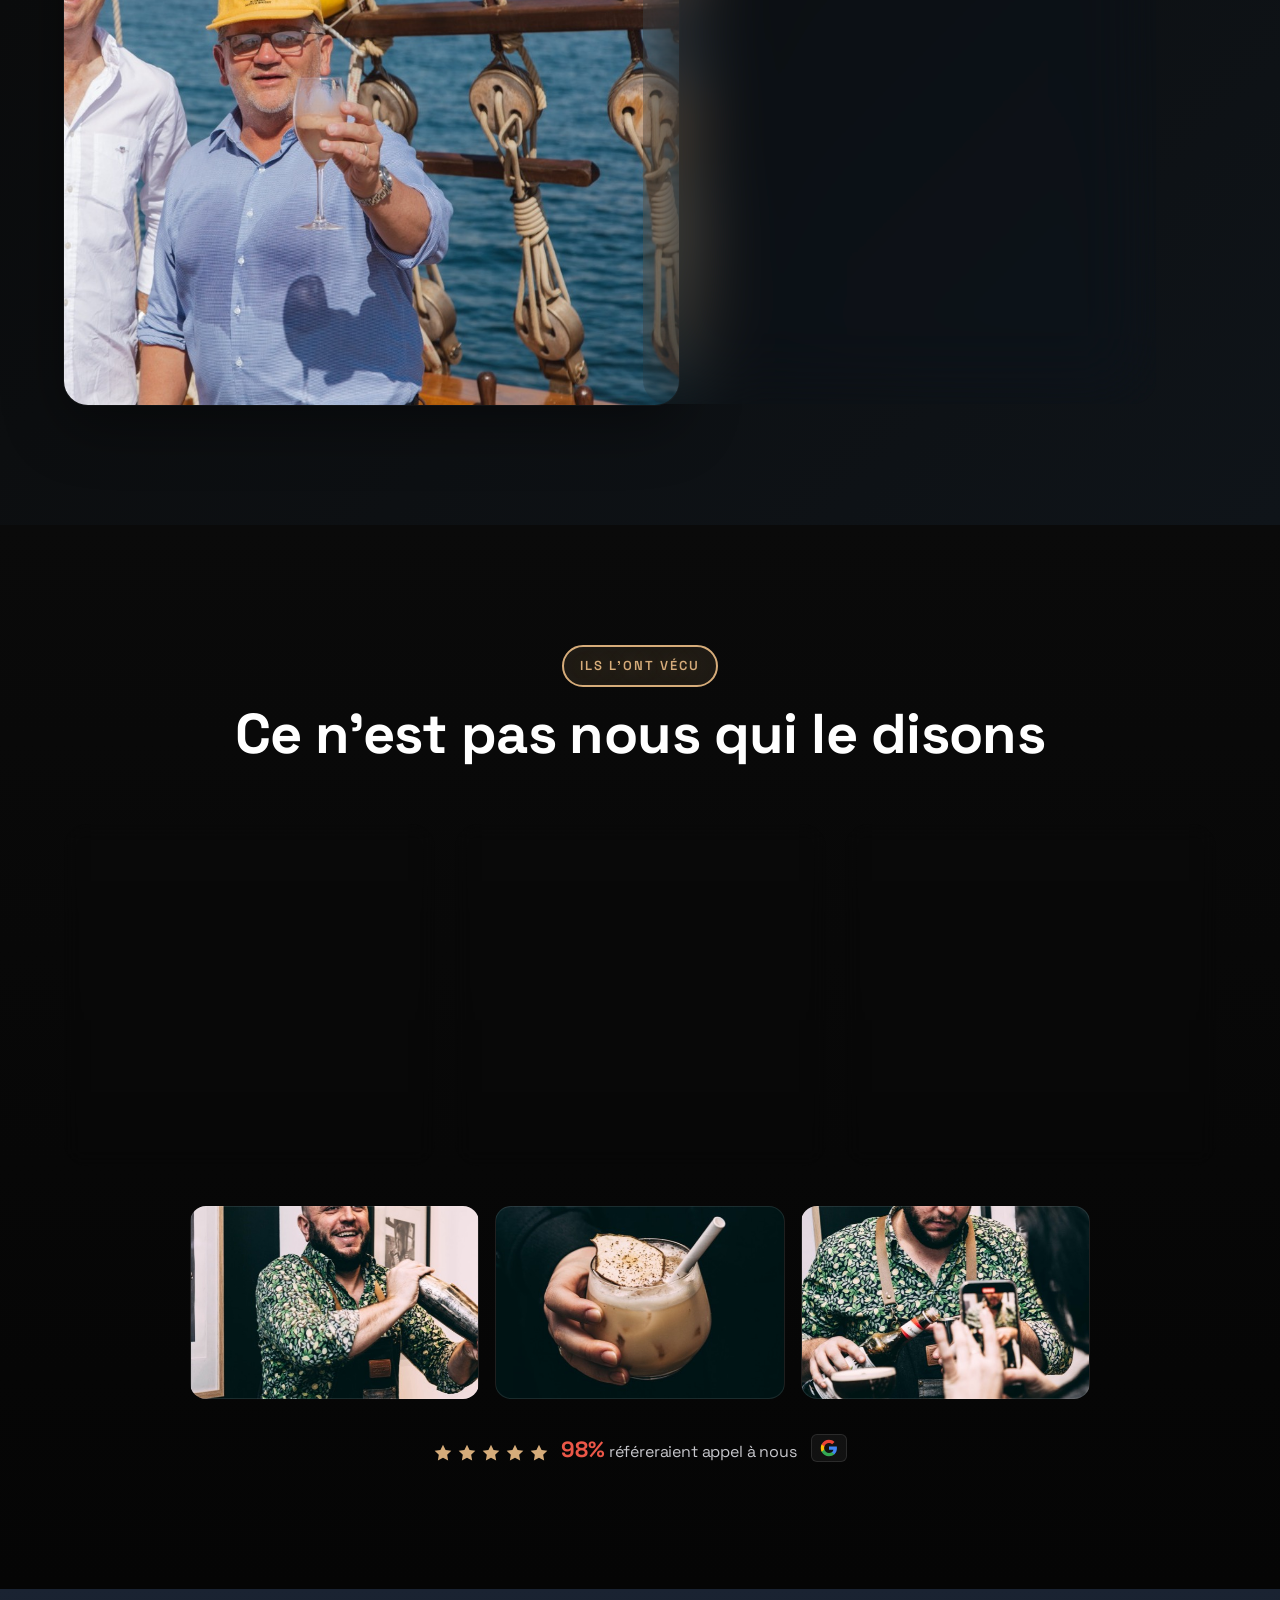
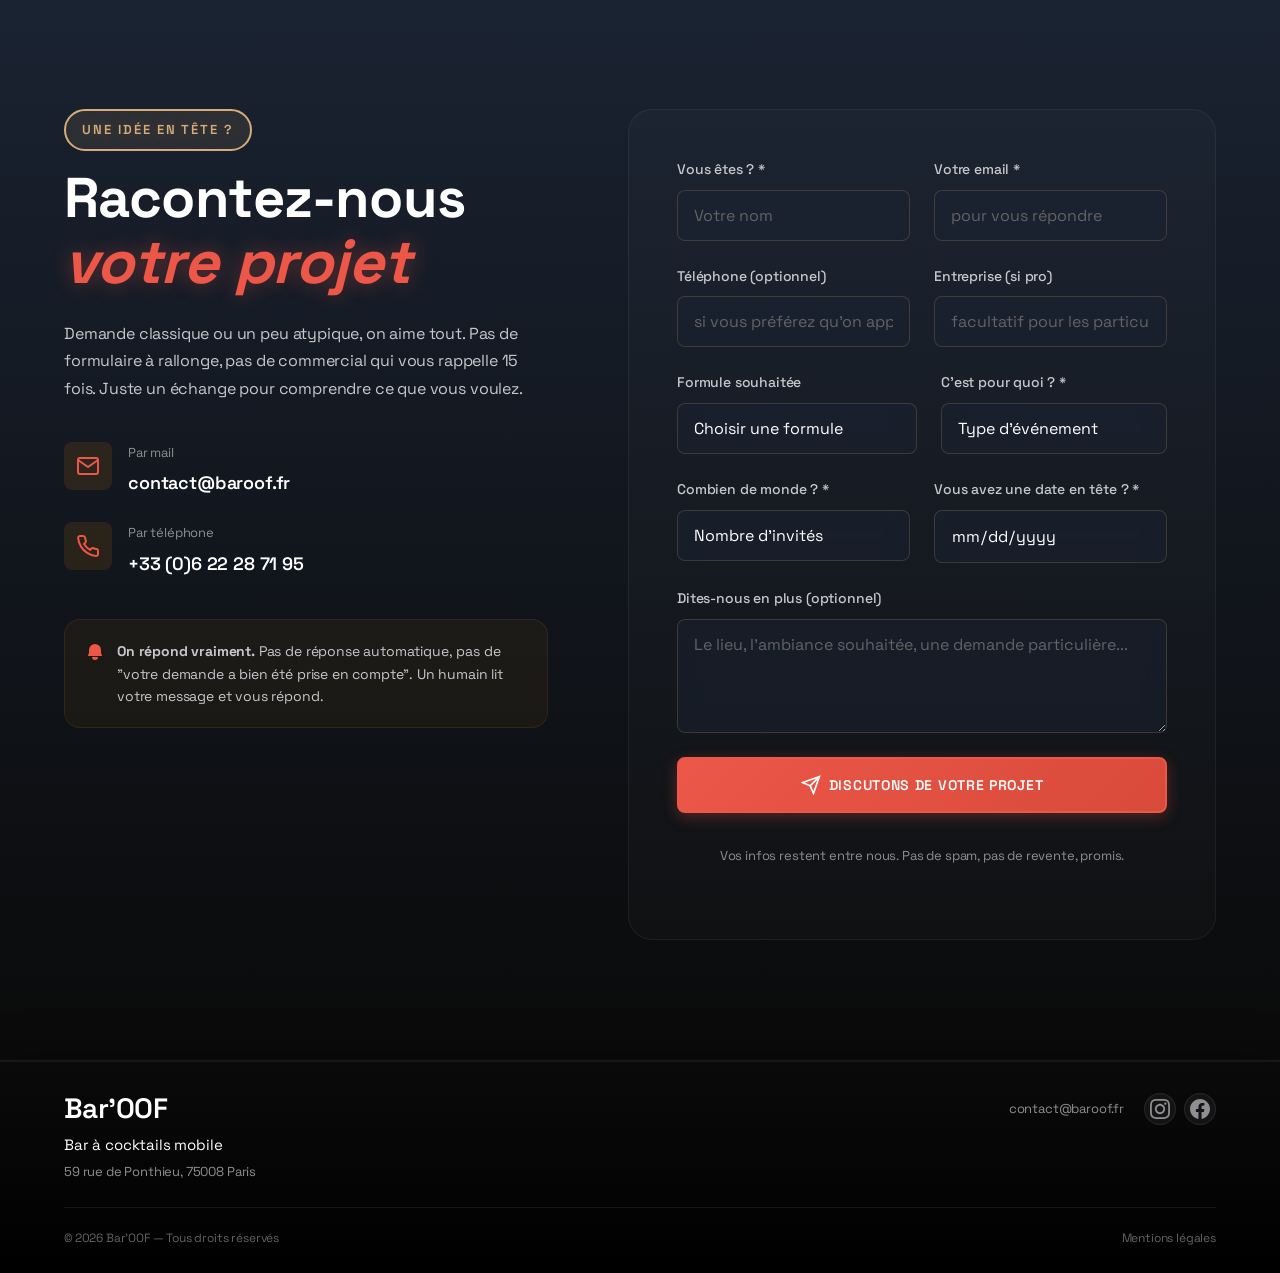
==== commit a8173411: "Phrase mocktails plus propre: 'Alcool ou pas, même exigence' Co-Authored-By: Claude Sonnet 4.5 <nore" ====
--- a/index.html
+++ b/index.html
@@ -235,7 +235,7 @@
                                     <path d="M6 20h12M12 20v-8M12 12c-3.5 0-6-2.5-6-6V4h12v2c0 3.5-2.5 6-6 6z"/>
                                 </svg>
                             </span>
-                            <div><strong>Tout le monde trinque</strong> — On soigne autant nos mocktails que nos cocktails. Personne n'est le parent pauvre de la soirée.</div>
+                            <div><strong>Tout le monde trinque</strong> — On soigne autant nos mocktails que nos cocktails. Alcool ou pas, même exigence.</div>
                         </li>
                         <li>
                             <span class="valeur-icon">
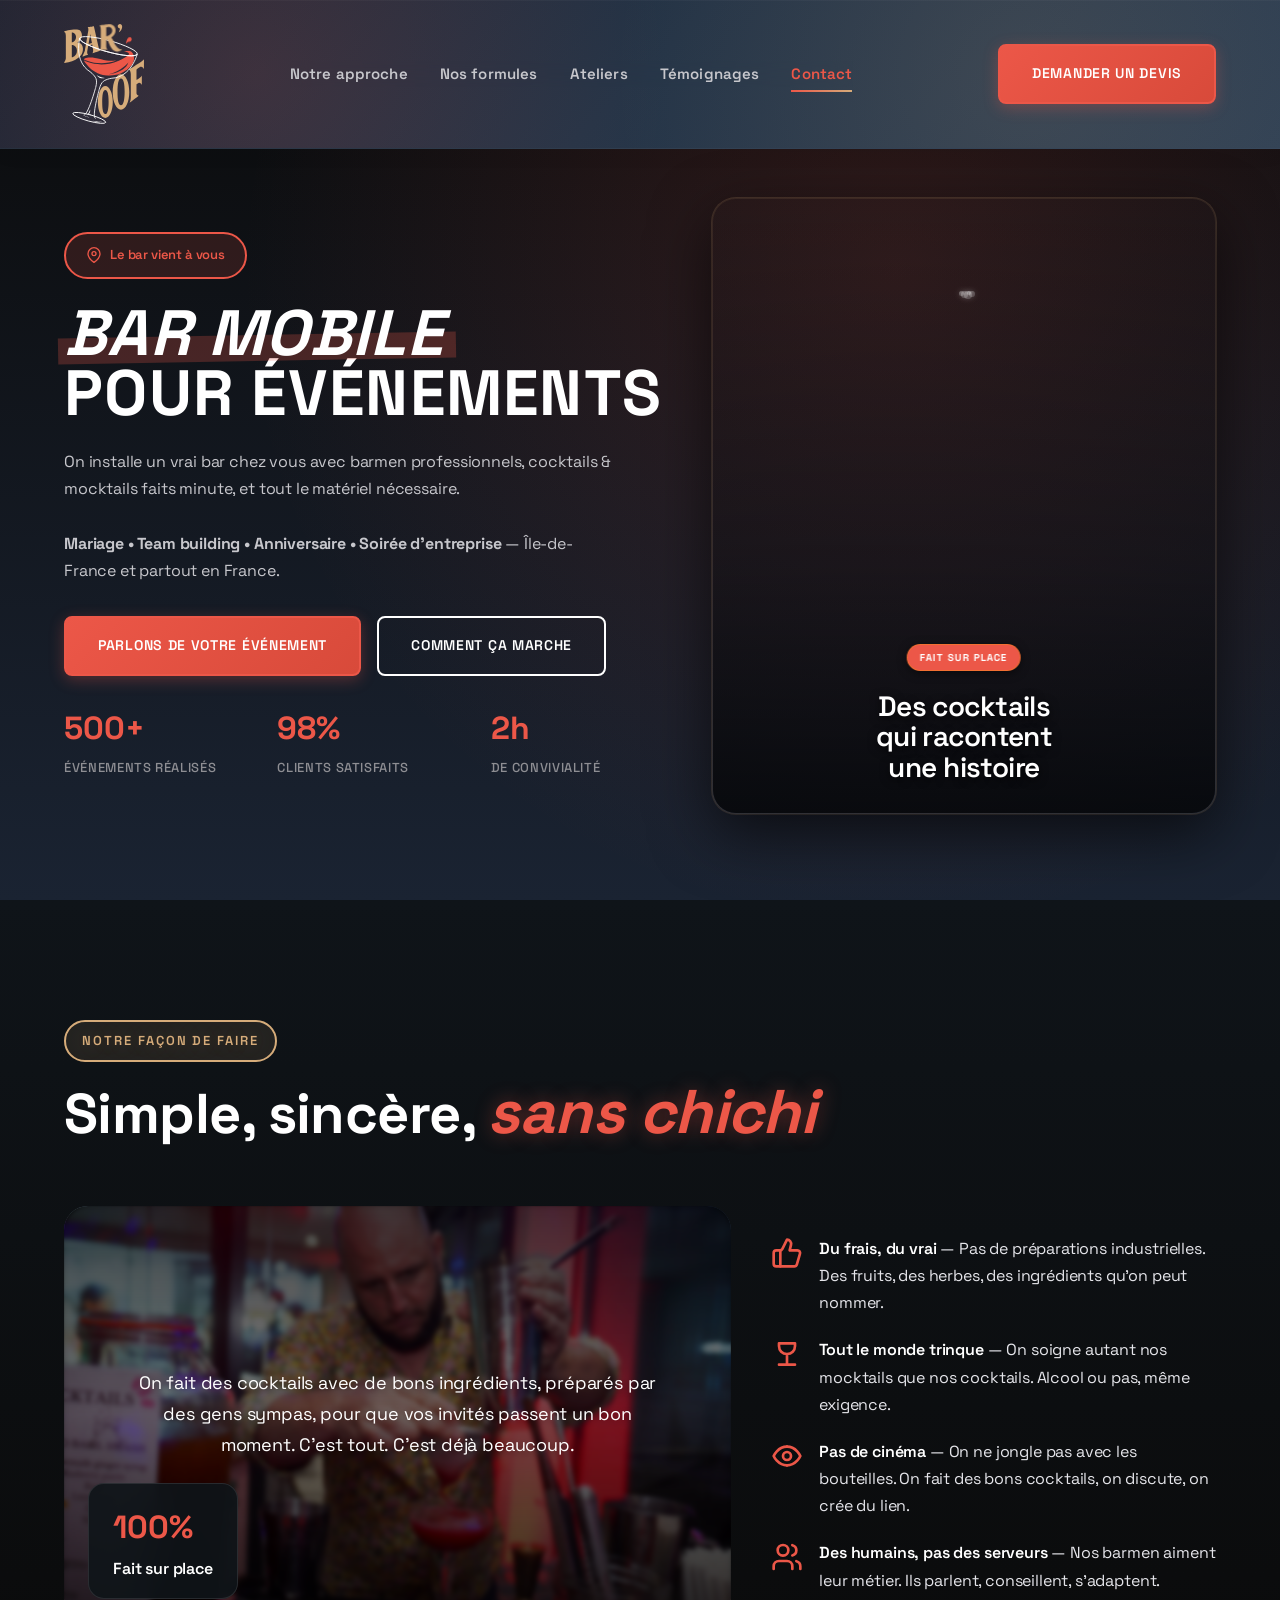
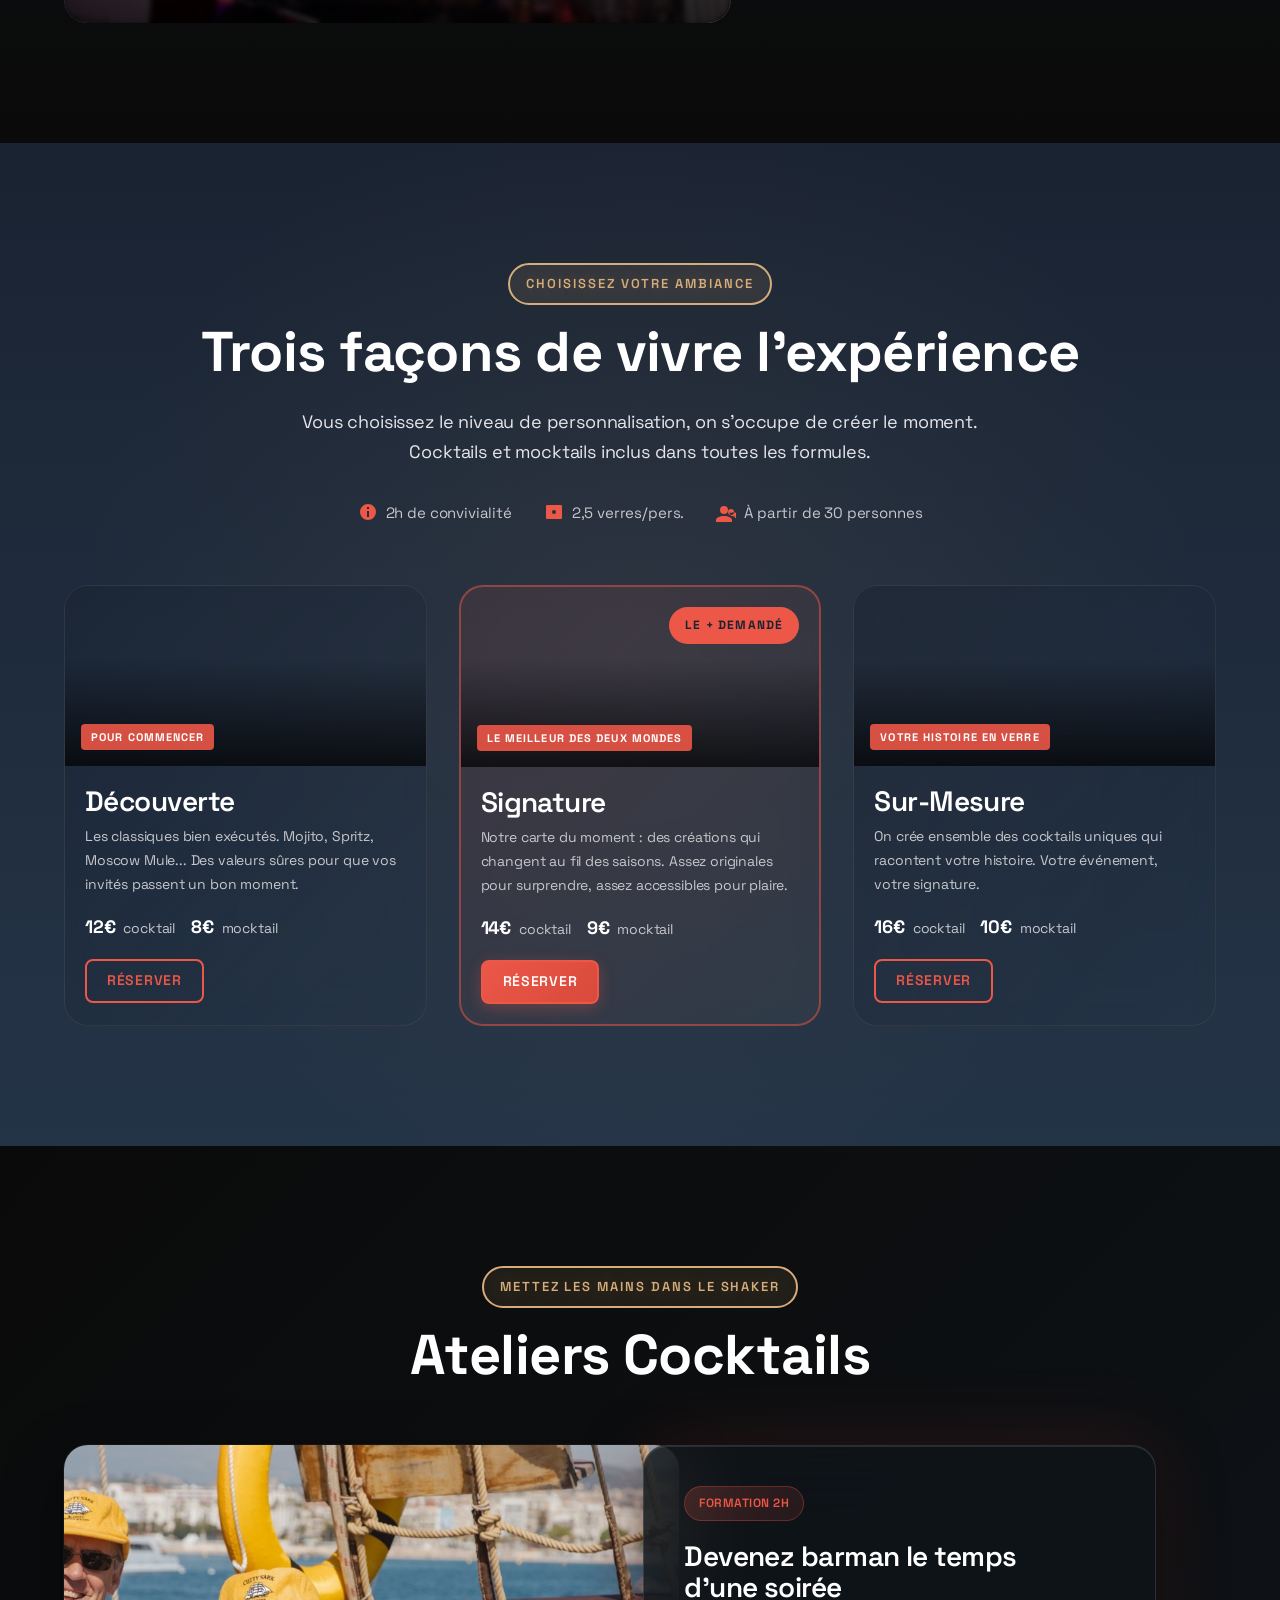
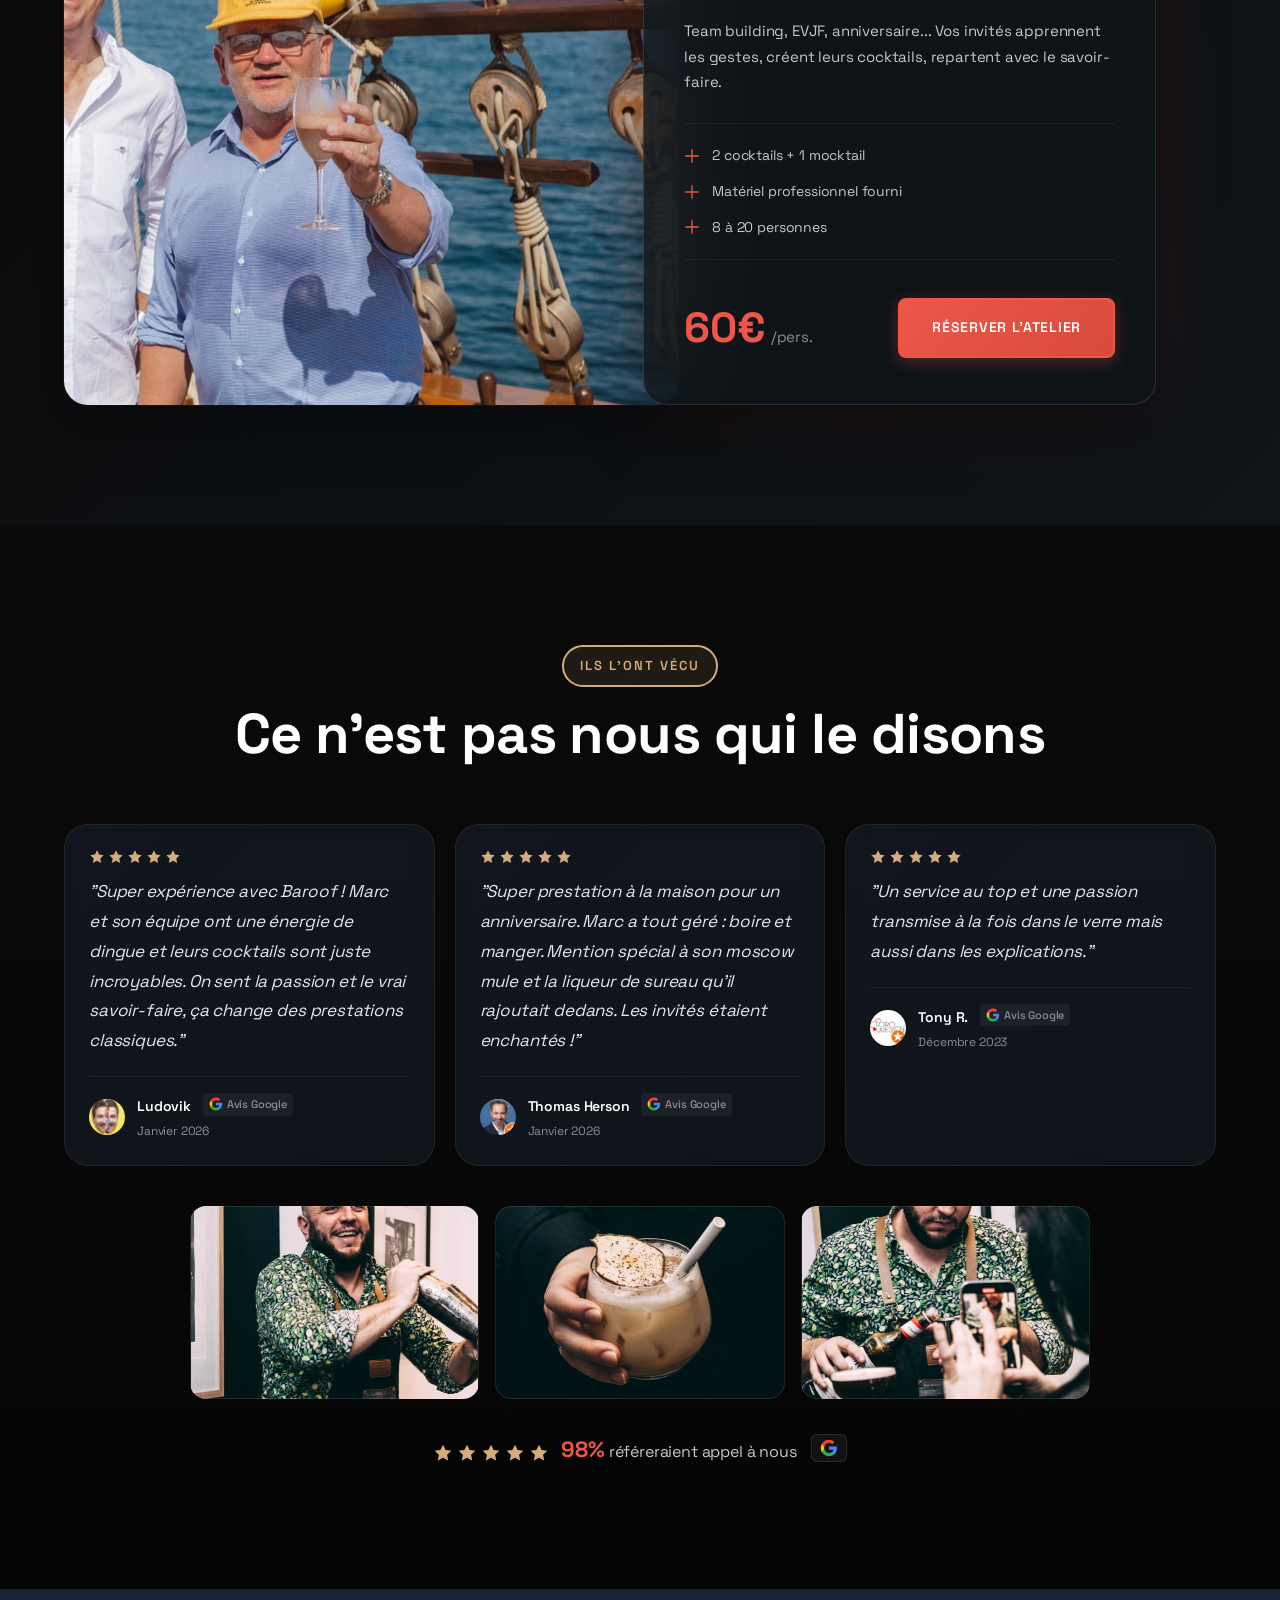
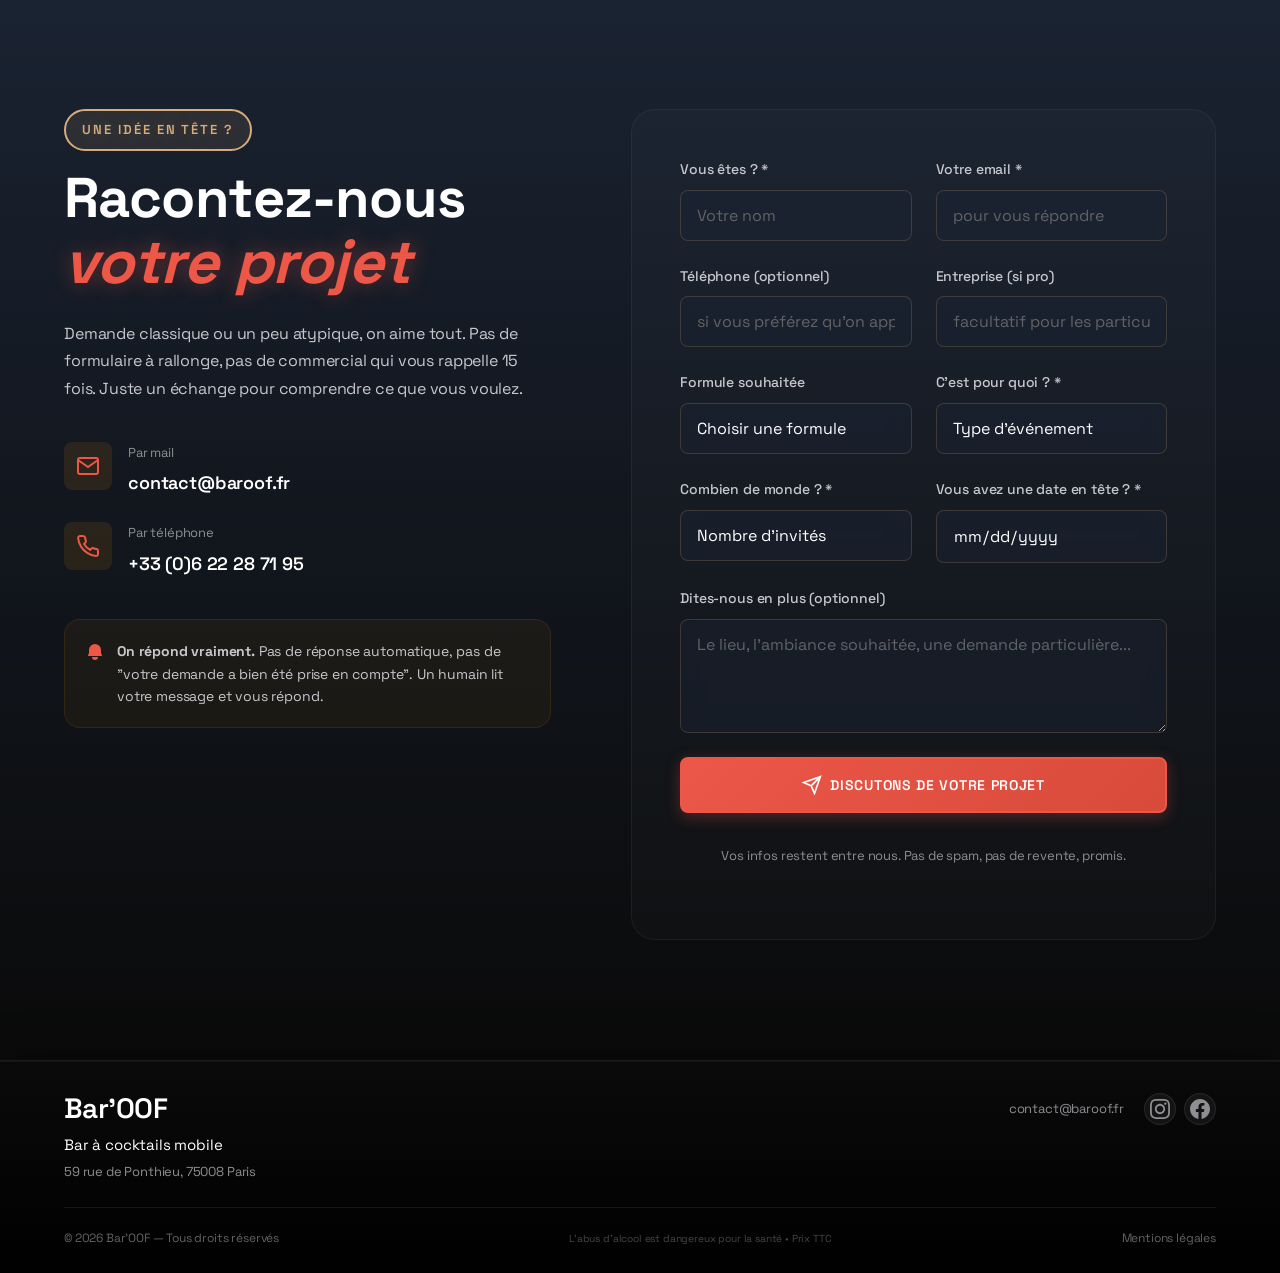
==== commit 660618cb: "Corrections demandées par client: - 3→2 cocktails + 1 mocktail (atelier 2h) - barmans→barmen partout" ====
--- a/index.html
+++ b/index.html
@@ -9,7 +9,7 @@
 
     <!-- Open Graph -->
     <meta property="og:title" content="Bar'OOF - Bar Mobile & Cocktails Événementiels">
-    <meta property="og:description" content="Bar mobile professionnel pour événements en Île-de-France. Cocktails & mocktails faits minute, barmans pros. 500+ événements réalisés.">
+    <meta property="og:description" content="Bar mobile professionnel pour événements en Île-de-France. Cocktails & mocktails faits minute, barmen pros. 500+ événements réalisés.">
     <meta property="og:type" content="website">
     <meta property="og:url" content="https://baroof.fr">
 
@@ -141,8 +141,8 @@
                     </h1>
 
                     <p class="hero-description">
-                        On installe un vrai bar chez vous avec barmans professionnels, cocktails & mocktails faits minute, et tout le matériel nécessaire.<br><br>
-                        <strong>Mariage • Team building • Anniversaire • Soirée d'entreprise</strong> — Partout en Île-de-France.
+                        On installe un vrai bar chez vous avec barmen professionnels, cocktails & mocktails faits minute, et tout le matériel nécessaire.<br><br>
+                        <strong>Mariage • Team building • Anniversaire • Soirée d'entreprise</strong> — Île-de-France et partout en France.
                     </p>
 
                     <div class="hero-cta">
@@ -256,7 +256,7 @@
                                     <path d="M16 3.13a4 4 0 0 1 0 7.75"/>
                                 </svg>
                             </span>
-                            <div><strong>Des humains, pas des serveurs</strong> — Nos barmans aiment leur métier. Ils parlent, conseillent, s'adaptent.</div>
+                            <div><strong>Des humains, pas des serveurs</strong> — Nos barmen aiment leur métier. Ils parlent, conseillent, s'adaptent.</div>
                         </li>
                     </ul>
                 </div>
@@ -308,8 +308,8 @@
                         </p>
 
                         <div class="formule-pricing-compact">
-                            <div><strong>10€</strong> cocktail</div>
-                            <div><strong>7,50€</strong> mocktail</div>
+                            <div><strong>12€</strong> cocktail</div>
+                            <div><strong>8€</strong> mocktail</div>
                         </div>
 
                         <a href="#contact" class="btn btn-outline btn-sm formule-btn" data-formule="Découverte">Réserver</a>
@@ -328,8 +328,8 @@
                         </p>
 
                         <div class="formule-pricing-compact">
-                            <div><strong>12€</strong> cocktail</div>
-                            <div><strong>8€</strong> mocktail</div>
+                            <div><strong>14€</strong> cocktail</div>
+                            <div><strong>9€</strong> mocktail</div>
                         </div>
 
                         <a href="#contact" class="btn btn-primary btn-sm formule-btn" data-formule="Signature">Réserver</a>
@@ -347,8 +347,8 @@
                         </p>
 
                         <div class="formule-pricing-compact">
-                            <div><strong>14€</strong> cocktail</div>
-                            <div><strong>9€</strong> mocktail</div>
+                            <div><strong>16€</strong> cocktail</div>
+                            <div><strong>10€</strong> mocktail</div>
                         </div>
 
                         <a href="#contact" class="btn btn-outline btn-sm formule-btn" data-formule="Sur-Mesure">Réserver</a>
@@ -389,7 +389,7 @@
                             <svg width="20" height="20" viewBox="0 0 24 24" fill="none" stroke="currentColor" stroke-width="2">
                                 <path d="M12 2v20M2 12h20"/>
                             </svg>
-                            <span>3 cocktails + 1 mocktail</span>
+                            <span>2 cocktails + 1 mocktail</span>
                         </div>
                         <div class="include-item">
                             <svg width="20" height="20" viewBox="0 0 24 24" fill="none" stroke="currentColor" stroke-width="2">
@@ -667,9 +667,9 @@
                                 <label for="formule">Formule souhaitée</label>
                                 <select id="formule" name="formule">
                                     <option value="">Choisir une formule</option>
-                                    <option value="Découverte">Découverte (10€/7.50€)</option>
-                                    <option value="Signature">Signature (12€/8€)</option>
-                                    <option value="Sur-Mesure">Sur-Mesure (14€/9€)</option>
+                                    <option value="Découverte">Découverte (12€/8€)</option>
+                                    <option value="Signature">Signature (14€/9€)</option>
+                                    <option value="Sur-Mesure">Sur-Mesure (16€/10€)</option>
                                 </select>
                             </div>
 
@@ -757,6 +757,7 @@
 
                 <div class="footer-bottom">
                     <span>&copy; 2026 Bar'OOF — Tous droits réservés</span>
+                    <span style="opacity: 0.7; font-size: 0.85em;">L'abus d'alcool est dangereux pour la santé • Prix TTC</span>
                     <a href="#">Mentions légales</a>
                 </div>
             </div>
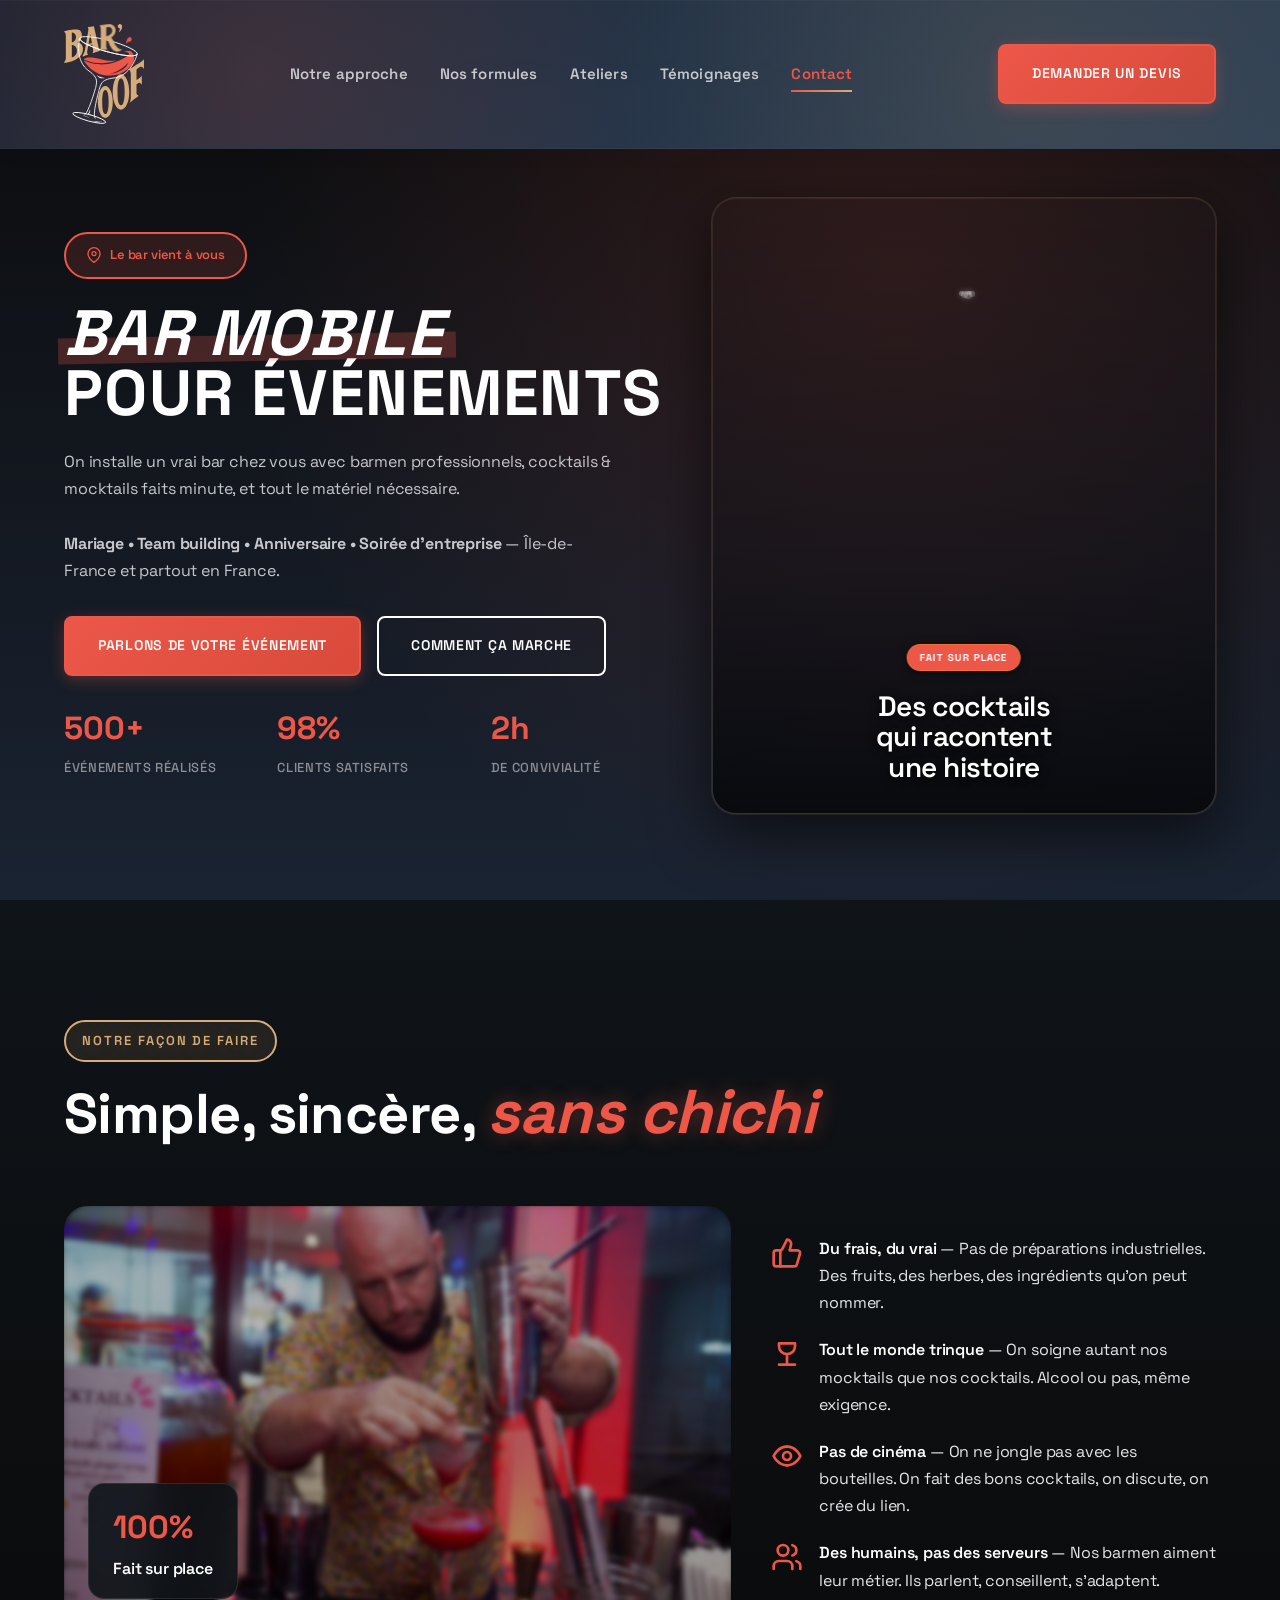
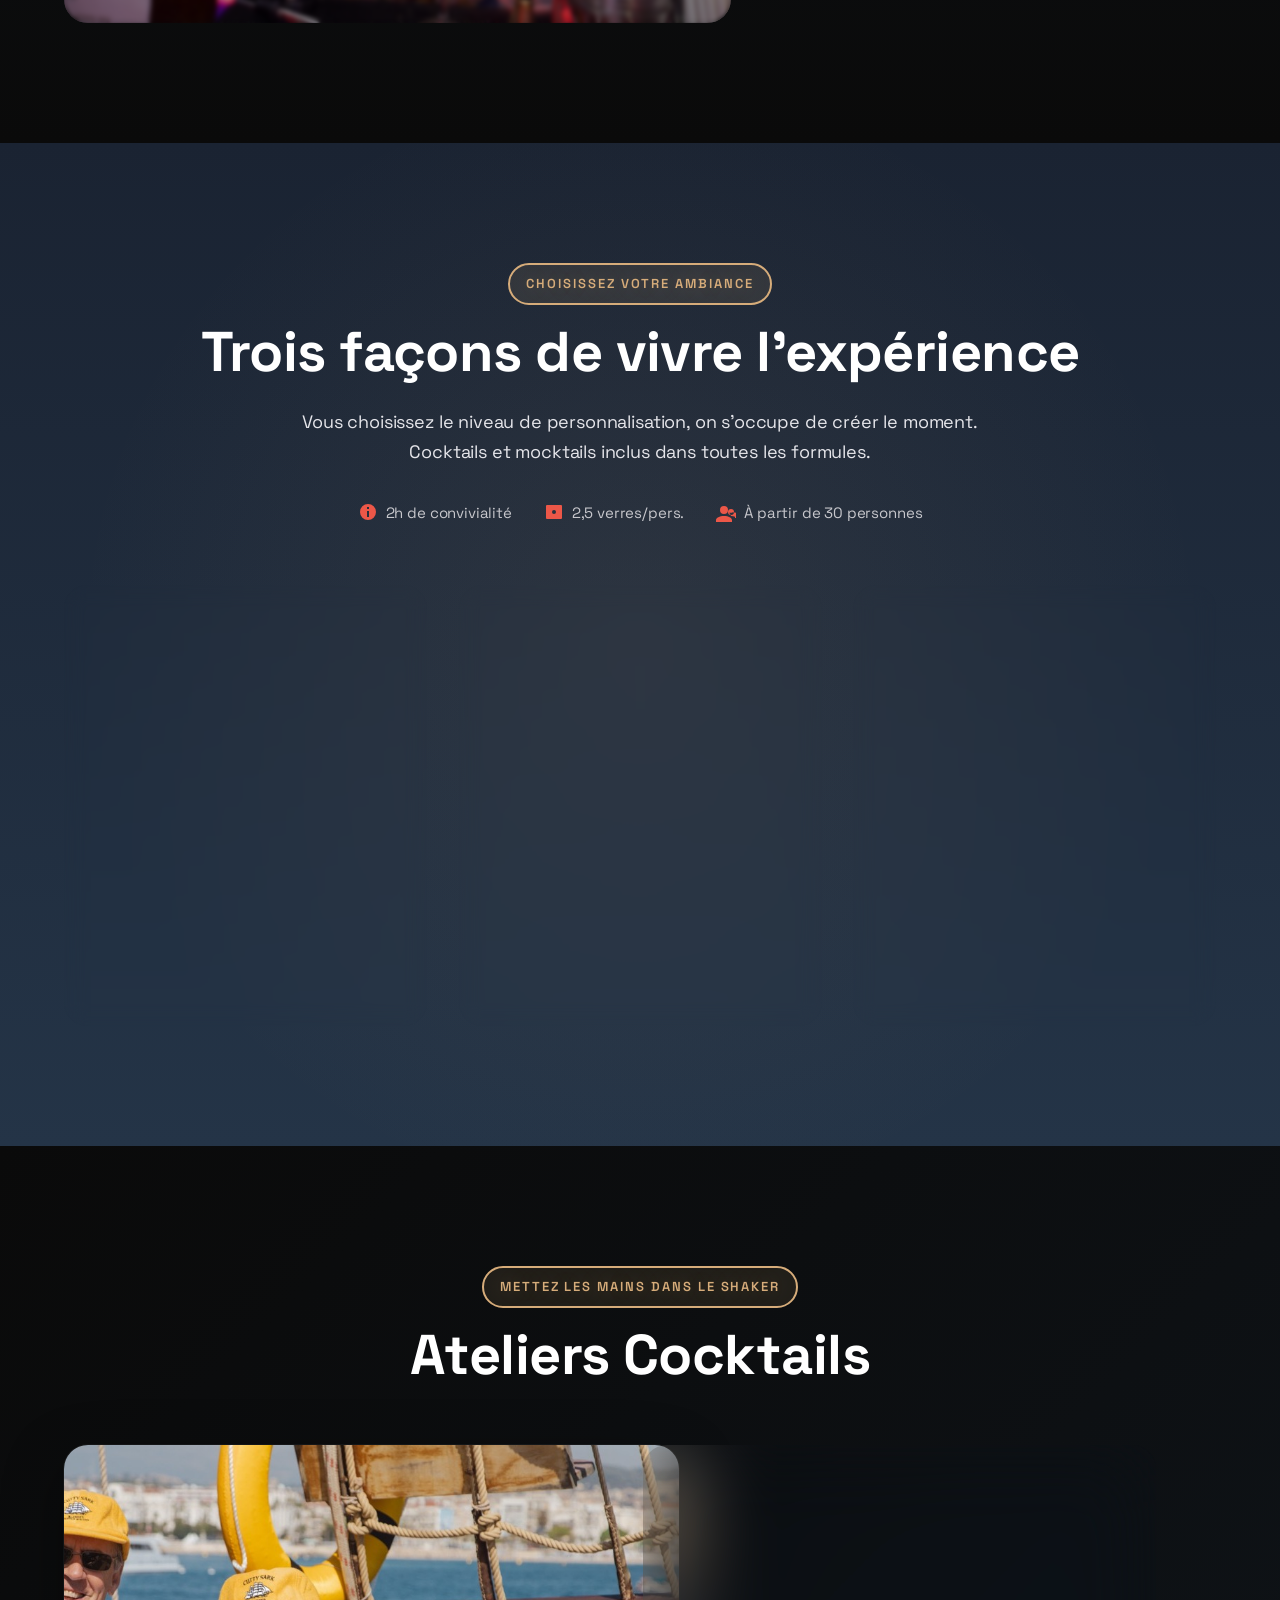
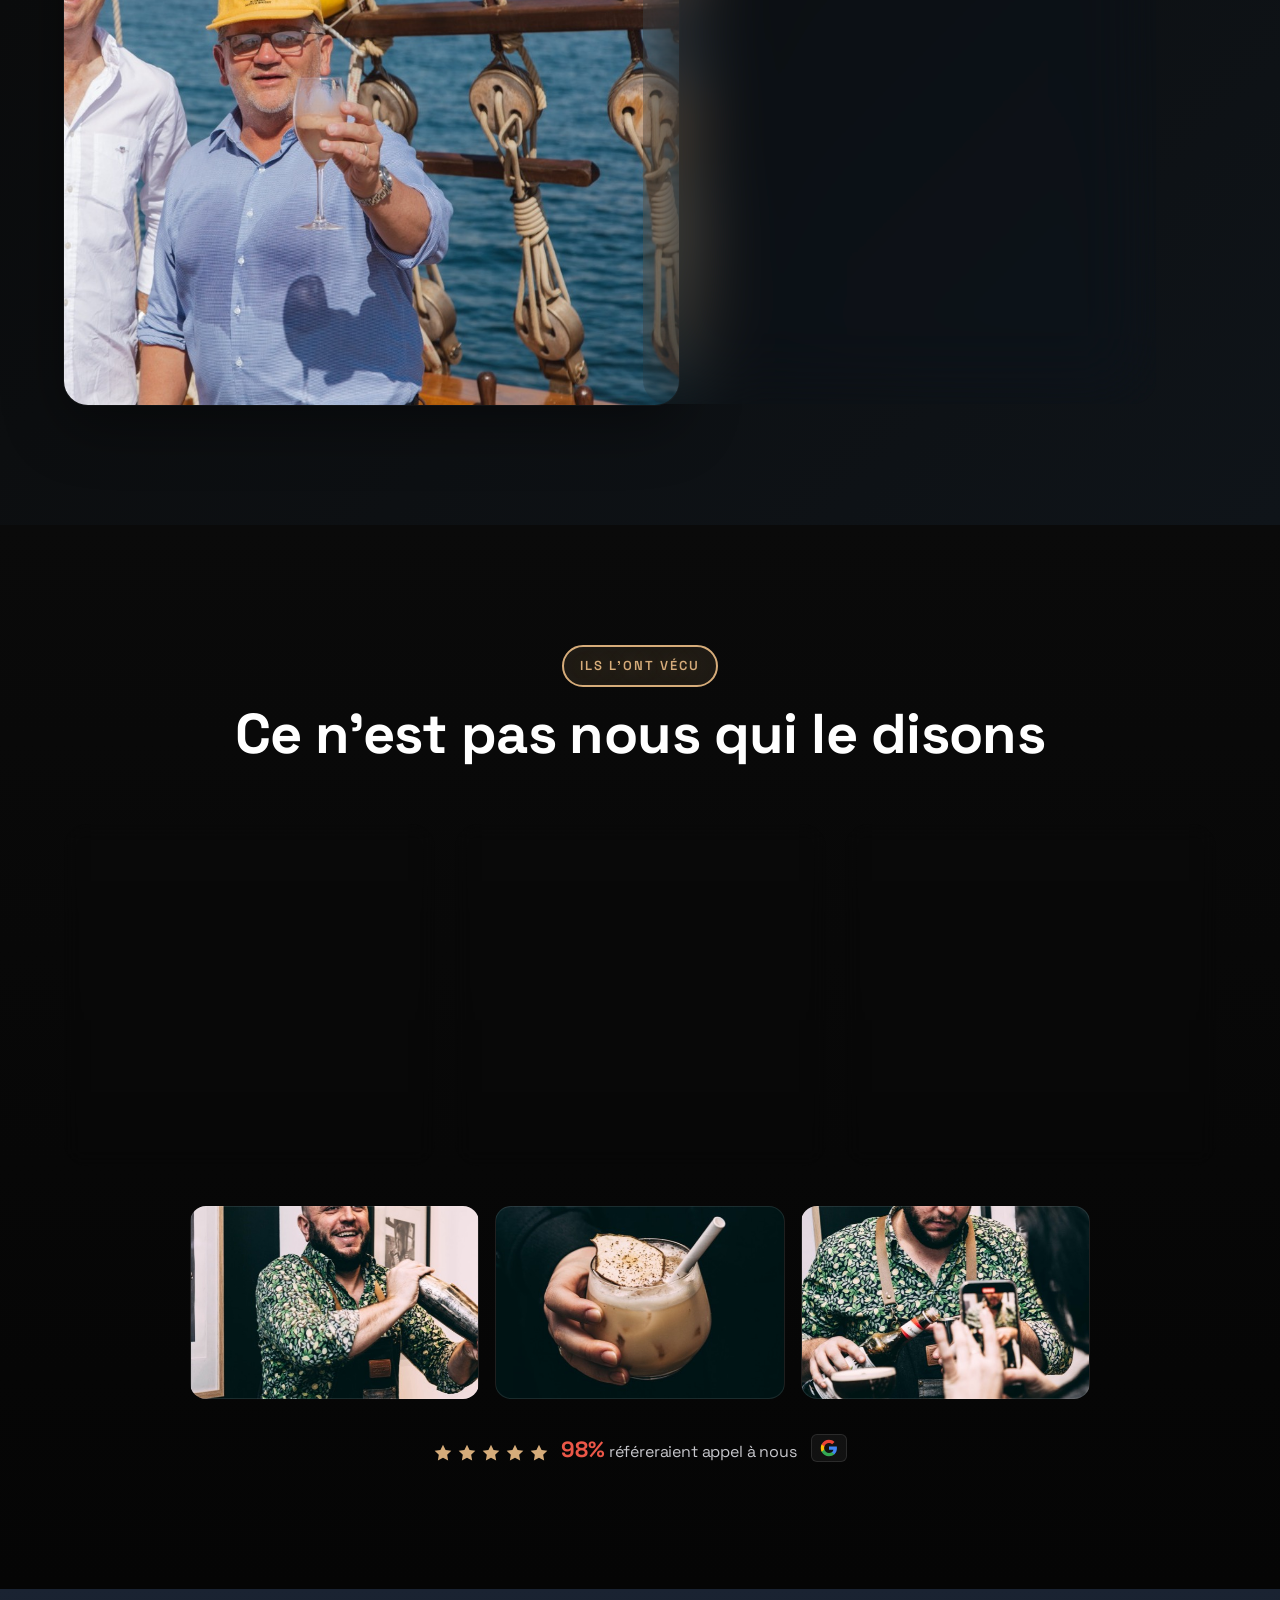
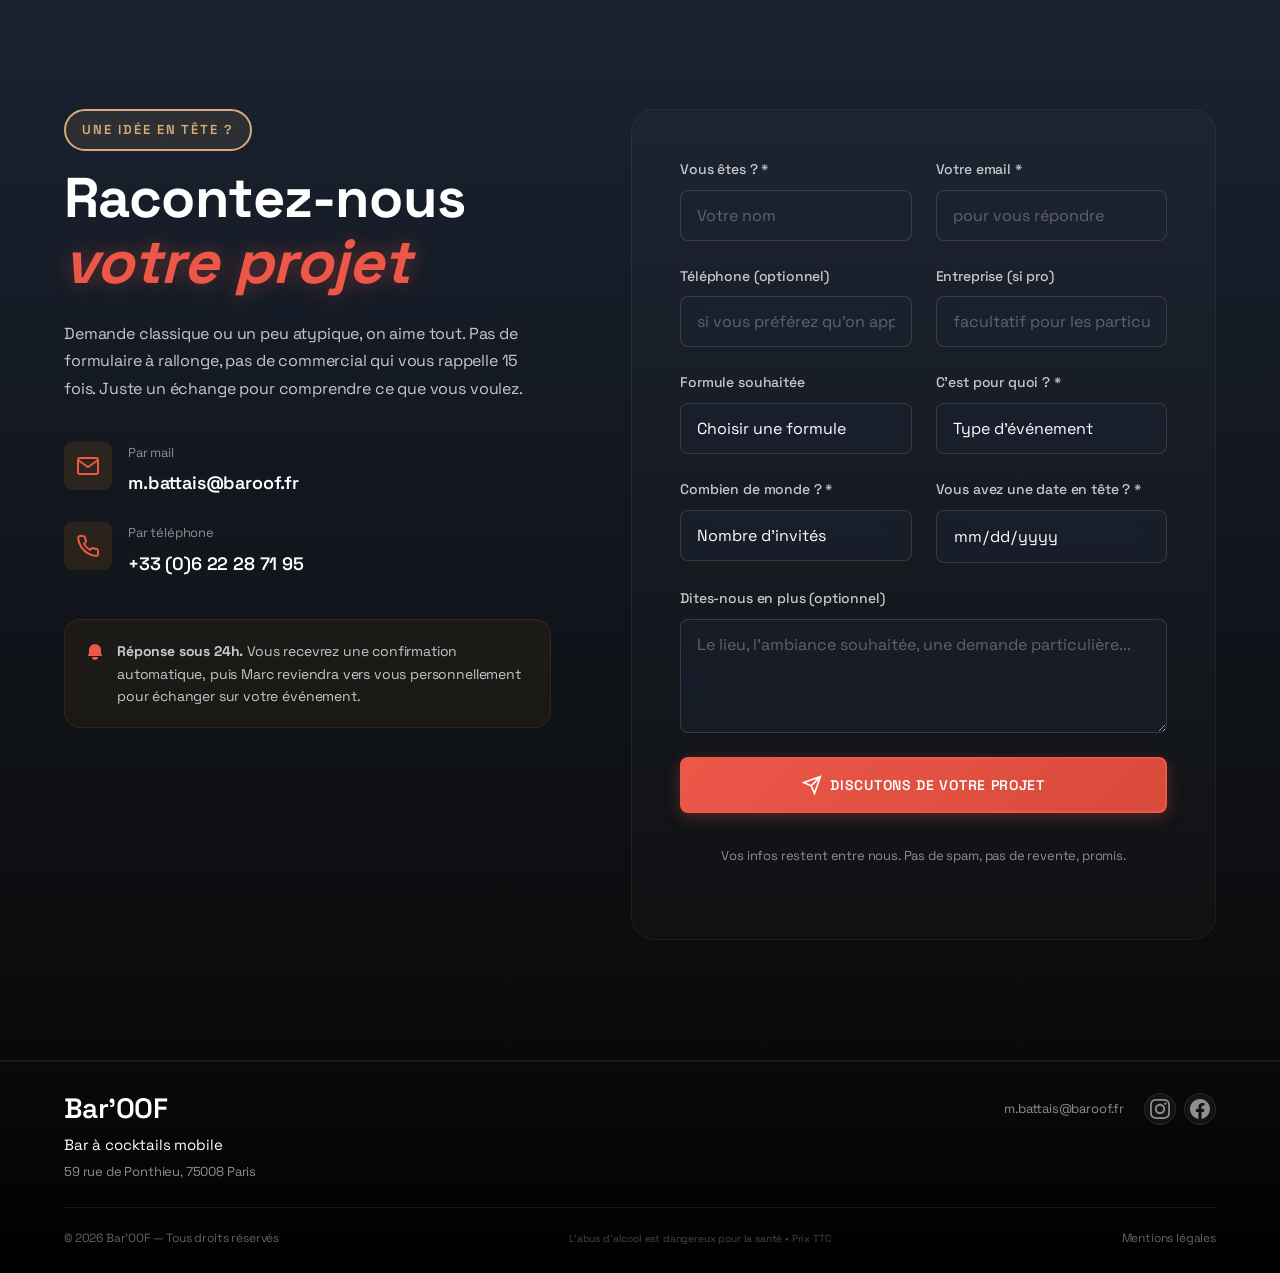
==== commit bf468ec6: "Fix menu mobile - retrait classe .nav conflictuelle + fond assombri pour lisibilité - Retire classe " ====
--- a/index.html
+++ b/index.html
@@ -7,24 +7,107 @@
     <meta name="keywords" content="bar mobile, cocktails, événementiel, mariage, team building, Île-de-France, barman, atelier cocktails">
     <meta name="author" content="Bar'OOF">
 
+    <!-- Google tag (gtag.js) -->
+    <script async src="https://www.googletagmanager.com/gtag/js?id=G-VDN1M2323N"></script>
+    <script>
+        window.dataLayer = window.dataLayer || [];
+        function gtag(){dataLayer.push(arguments);}
+        gtag('js', new Date());
+        gtag('config', 'G-VDN1M2323N');
+    </script>
+
     <!-- Open Graph -->
     <meta property="og:title" content="Bar'OOF - Bar Mobile & Cocktails Événementiels">
     <meta property="og:description" content="Bar mobile professionnel pour événements en Île-de-France. Cocktails & mocktails faits minute, barmen pros. 500+ événements réalisés.">
     <meta property="og:type" content="website">
     <meta property="og:url" content="https://baroof.fr">
+    <meta property="og:image" content="https://baroof.fr/og-image.png">
+
+    <!-- Twitter Cards -->
+    <meta name="twitter:card" content="summary_large_image">
+    <meta name="twitter:title" content="Bar'OOF - Bar Mobile & Cocktails Événementiels">
+    <meta name="twitter:description" content="Bar mobile professionnel pour événements en Île-de-France. Cocktails & mocktails faits minute, barmen pros. 500+ événements réalisés.">
+    <meta name="twitter:image" content="https://baroof.fr/og-image.png">
+
+    <!-- Canonical URL -->
+    <link rel="canonical" href="https://baroof.fr">
+
+    <!-- Structured Data - LocalBusiness -->
+    <script type="application/ld+json">
+    {
+      "@context": "https://schema.org",
+      "@type": "LocalBusiness",
+      "@id": "https://baroof.fr",
+      "name": "Bar'OOF",
+      "description": "Bar à cocktails mobile pour événements professionnels et privés en Île-de-France. Mariages, team building, anniversaires.",
+      "url": "https://baroof.fr",
+      "telephone": "+33-6-XX-XX-XX-XX",
+      "email": "m.battais@baroof.fr",
+      "address": {
+        "@type": "PostalAddress",
+        "addressLocality": "Île-de-France",
+        "addressCountry": "FR"
+      },
+      "geo": {
+        "@type": "GeoCoordinates",
+        "latitude": "48.8566",
+        "longitude": "2.3522"
+      },
+      "priceRange": "€€",
+      "servesCuisine": "Cocktails",
+      "areaServed": {
+        "@type": "GeoCircle",
+        "geoMidpoint": {
+          "@type": "GeoCoordinates",
+          "latitude": "48.8566",
+          "longitude": "2.3522"
+        },
+        "geoRadius": "100000"
+      },
+      "openingHoursSpecification": {
+        "@type": "OpeningHoursSpecification",
+        "dayOfWeek": [
+          "Monday",
+          "Tuesday",
+          "Wednesday",
+          "Thursday",
+          "Friday",
+          "Saturday",
+          "Sunday"
+        ],
+        "opens": "09:00",
+        "closes": "23:00"
+      },
+      "aggregateRating": {
+        "@type": "AggregateRating",
+        "ratingValue": "4.8",
+        "reviewCount": "500"
+      },
+      "sameAs": [
+        "https://www.instagram.com/baroof_",
+        "https://www.facebook.com/baroof"
+      ]
+    }
+    </script>
 
     <title>Bar'OOF - Bar Mobile & Cocktails pour Événements | Île-de-France</title>
 
     <!-- Favicon -->
-    <link rel="icon" type="image/png" href="favicon.png">
     <link rel="icon" type="image/x-icon" href="favicon.ico">
-    <link rel="apple-touch-icon" href="apple-touch-icon.png">
+    <link rel="icon" type="image/png" sizes="64x64" href="favicon-64.png">
+    <link rel="icon" type="image/png" sizes="48x48" href="favicon-48.png">
+    <link rel="icon" type="image/png" sizes="32x32" href="favicon-32.png">
+    <link rel="icon" type="image/png" sizes="16x16" href="favicon-16.png">
+    <link rel="apple-touch-icon" sizes="192x192" href="favicon-192.png">
+    <link rel="apple-touch-icon" sizes="512x512" href="favicon-512.png">
+    <link rel="shortcut icon" href="favicon.ico">
 
     <link rel="preconnect" href="https://fonts.googleapis.com">
     <link rel="preconnect" href="https://fonts.gstatic.com" crossorigin>
     <link href="https://fonts.googleapis.com/css2?family=Space+Grotesk:wght@300;400;500;600;700;800&display=swap" rel="stylesheet">
 
     <link rel="stylesheet" href="style.css">
+    <link rel="stylesheet" href="mobile-fixes.css">
 </head>
 <body>
     <!-- Header Navigation -->
@@ -102,7 +185,8 @@
                     </div>
                 </a>
 
-                <nav class="nav" id="nav">
+                <!-- Nav desktop (masqué sur mobile) -->
+                <nav class="nav nav-desktop">
                     <a href="#comment-ca-marche" class="nav-link">Notre approche</a>
                     <a href="#prestations" class="nav-link">Nos formules</a>
                     <a href="#ateliers" class="nav-link">Ateliers</a>
@@ -121,6 +205,14 @@
         </div>
     </header>
 
+    <!-- Nav mobile (en dehors du header, masqué sur desktop) -->
+    <nav class="nav-mobile" id="nav">
+        <a href="#comment-ca-marche" class="nav-link">Notre approche</a>
+        <a href="#prestations" class="nav-link">Nos formules</a>
+        <a href="#ateliers" class="nav-link">Ateliers</a>
+        <a href="#temoignages" class="nav-link">Témoignages</a>
+        <a href="#contact" class="nav-link">Contact</a>
+    </nav>
 
     <!-- Hero Section -->
     <section class="hero">
@@ -609,7 +701,7 @@
                             </div>
                             <div class="method-content">
                                 <div class="method-label">Par mail</div>
-                                <a href="mailto:contact@baroof.fr" class="method-value">contact@baroof.fr</a>
+                                <a href="mailto:m.battais@baroof.fr" class="method-value">m.battais@baroof.fr</a>
                             </div>
                         </div>
 
@@ -631,7 +723,7 @@
                             <path d="M10 2a6 6 0 00-6 6v3.586l-.707.707A1 1 0 004 14h12a1 1 0 00.707-1.707L16 11.586V8a6 6 0 00-6-6zM10 18a3 3 0 01-3-3h6a3 3 0 01-3 3z"/>
                         </svg>
                         <div>
-                            <strong>On répond vraiment.</strong> Pas de réponse automatique, pas de "votre demande a bien été prise en compte". Un humain lit votre message et vous répond.
+                            <strong>Réponse sous 24h.</strong> Vous recevrez une confirmation automatique, puis Marc reviendra vers vous personnellement pour échanger sur votre événement.
                         </div>
                     </div>
                 </div>
@@ -739,7 +831,7 @@
                     </div>
 
                     <div class="footer-right">
-                        <a href="mailto:contact@baroof.fr" class="footer-contact-link">contact@baroof.fr</a>
+                        <a href="mailto:m.battais@baroof.fr" class="footer-contact-link">m.battais@baroof.fr</a>
                         <div class="footer-social">
                             <a href="#" aria-label="Instagram">
                                 <svg width="20" height="20" viewBox="0 0 24 24" fill="currentColor">
@@ -764,6 +856,14 @@
         </div>
     </footer>
 
+    <!-- Bouton contact fixe mobile -->
+    <a href="#contact" class="fixed-contact-btn">
+        <svg viewBox="0 0 24 24" fill="none" stroke="currentColor" stroke-width="2">
+            <path d="M21 15a2 2 0 0 1-2 2H7l-4 4V5a2 2 0 0 1 2-2h14a2 2 0 0 1 2 2z"/>
+        </svg>
+        Contact
+    </a>
+
     <script src="script.js"></script>
 </body>
 </html>
--- a/mobile-fixes.css
+++ b/mobile-fixes.css
@@ -0,0 +1,683 @@
+/* ====================================
+   CORRECTIONS MOBILE - BAR'OOF
+   Version épurée et optimisée < 768px
+   ==================================== */
+
+/* Bouton contact fixe - masqué sur desktop */
+.fixed-contact-btn {
+    display: none !important;
+}
+
+/* Nav mobile caché sur desktop */
+.nav-mobile {
+    display: none !important;
+}
+
+@media (max-width: 768px) {
+
+    /* ========== NAV DESKTOP/MOBILE TOGGLE ========== */
+    /* Cache nav desktop sur mobile */
+    .nav-desktop {
+        display: none !important;
+    }
+
+    /* ========== 1. SECTIONS PADDING ========== */
+    /* Réduction générale pour épurer */
+    :root {
+        --section-padding: 40px !important; /* Au lieu de 60px */
+    }
+
+    section {
+        padding: 40px 0 !important;
+    }
+
+    /* ========== 2. HERO SECTION ========== */
+    /* Moins d'espace mort en haut */
+    .hero {
+        padding: 80px 0 40px !important; /* Réduit de 100px à 80px */
+        min-height: auto !important;
+    }
+
+    .hero-title {
+        font-size: clamp(2rem, 8vw, 2.8rem) !important;
+        line-height: 1.15 !important; /* Au lieu de 0.95 ou 1.1 */
+        margin-bottom: 20px !important;
+    }
+
+    .hero-description {
+        font-size: 16px !important; /* Au lieu de 18px */
+        line-height: 1.6 !important;
+        margin-bottom: 28px !important;
+    }
+
+    .hero-video-container {
+        aspect-ratio: 4 / 5 !important; /* Au lieu de 9/13 */
+        max-height: 50vh !important; /* Au lieu de 60vh */
+    }
+
+    /* ========== 3. FORMULAIRE CONTACT ========== */
+    /* Touch targets et padding */
+    .contact-grid {
+        gap: 24px !important; /* Réduit l'espace entre info et form */
+    }
+
+    .contact-note {
+        margin-bottom: 16px !important; /* Réduit l'espace sous "Réponse 24h" */
+    }
+
+    .contact-form-wrapper,
+    .formule-form-wrapper {
+        padding: 20px 16px !important; /* Au lieu de 32px/24px */
+        margin: 0 -8px !important; /* Utilise toute la largeur */
+    }
+
+    .form-row {
+        grid-template-columns: 1fr !important; /* Force 1 colonne */
+        gap: 16px !important;
+    }
+
+    .form-input,
+    .form-select,
+    .form-textarea {
+        padding: 16px !important; /* Touch target 48px+ */
+        font-size: 16px !important; /* Évite zoom iOS */
+    }
+
+    .form-textarea {
+        min-height: 120px !important; /* Au lieu de 150px */
+    }
+
+    .form-button {
+        padding: 16px 32px !important;
+        font-size: 16px !important;
+        width: 100% !important; /* Pleine largeur sur mobile */
+    }
+
+    /* ========== 4. FORMULES CARDS ========== */
+    /* Plus d'espace, moins chargé */
+    .formules-grid {
+        grid-template-columns: 1fr !important; /* Force 1 colonne */
+        gap: 20px !important;
+    }
+
+    .formule-card {
+        padding: 28px 24px !important; /* Au lieu de 20px */
+    }
+
+    .formule-price {
+        font-size: 28px !important; /* Au lieu de 32px */
+    }
+
+    .formule-pricing-compact {
+        padding: 16px !important;
+        font-size: 14px !important;
+    }
+
+    /* ========== 5. ATELIER SECTION ========== */
+    .atelier-bento {
+        grid-template-columns: 1fr !important;
+        gap: 20px !important;
+    }
+
+    .atelier-photo {
+        min-height: 300px !important; /* Au lieu de 550px */
+        max-height: 400px !important;
+    }
+
+    .atelier-glass-card {
+        padding: 24px 20px !important; /* Au lieu de 30px/24px */
+    }
+
+    .atelier-price {
+        font-size: 32px !important; /* Au lieu de 42px */
+    }
+
+    /* ========== 6. NAVIGATION MOBILE ========== */
+    .nav-menu {
+        padding: 24px !important; /* Au lieu de 32px */
+    }
+
+    .nav-menu-links {
+        gap: 16px !important; /* Au lieu de 24px */
+    }
+
+    .nav-link {
+        padding: 12px 0 !important;
+        font-size: 1.25rem !important;
+    }
+
+    /* ========== 7. GALLERY / TÉMOIGNAGES ========== */
+    .gallery-grid,
+    .temoignages-gallery {
+        grid-template-columns: 1fr !important; /* 1 colonne au lieu de 2 */
+        gap: 12px !important;
+    }
+
+    .temoignage-card {
+        padding: 20px !important; /* Au lieu de 24px */
+    }
+
+    /* ========== 8. POURQUOI SECTION ========== */
+    .pourquoi-grid {
+        grid-template-columns: 1fr !important;
+        gap: 20px !important;
+    }
+
+    .pourquoi-card {
+        padding: 24px !important;
+    }
+
+    /* ========== 9. CLIENTS SECTION ========== */
+    .clients-grid {
+        grid-template-columns: repeat(3, 1fr) !important; /* 3 colonnes au lieu de 2 */
+        gap: 24px 16px !important;
+    }
+
+    .client-logo {
+        max-width: 80px !important; /* Au lieu de 100px */
+        max-height: 50px !important; /* Au lieu de 60px */
+    }
+
+    /* ========== 10. QUOTE SECTION ========== */
+    .quote-section {
+        padding: 60px 0 !important; /* Au lieu de 120px */
+    }
+
+    .quote-text {
+        font-size: 24px !important; /* Au lieu de 28-32px */
+        line-height: 1.4 !important;
+    }
+
+    /* ========== 11. SECTION ADAPTÉE ========== */
+    .adapte-section {
+        padding: 80px 0 !important; /* Au lieu de 200px */
+    }
+
+    .adapte-title {
+        font-size: 32px !important; /* Au lieu de 48px */
+        margin-bottom: 24px !important;
+    }
+
+    /* ========== 12. TYPOGRAPHY GLOBAL ========== */
+    .section-title {
+        font-size: 1.875rem !important; /* 30px */
+        line-height: 1.2 !important;
+        margin-bottom: 20px !important;
+    }
+
+    .section-subtitle {
+        font-size: 16px !important;
+        line-height: 1.5 !important;
+    }
+
+    h1 {
+        font-size: clamp(2rem, 8vw, 3rem) !important;
+        line-height: 1.15 !important;
+    }
+
+    h2 {
+        font-size: clamp(1.75rem, 6vw, 2.5rem) !important;
+        line-height: 1.2 !important;
+    }
+
+    h3 {
+        font-size: 1.5rem !important;
+    }
+
+    /* ========== 13. BUTTONS ========== */
+    .btn,
+    .cta-button {
+        padding: 14px 28px !important; /* Au lieu de 16px/32px */
+        font-size: 15px !important;
+    }
+
+    .btn-sm {
+        padding: 10px 20px !important;
+        font-size: 14px !important;
+    }
+
+    /* ========== 14. LOGO ANIMATION ========== */
+    .logo-animation-section {
+        padding: 2rem 0 1rem !important; /* Au lieu de 3rem/1.5rem */
+    }
+
+    .logo-animation-container {
+        max-width: 280px !important; /* Au lieu de 300px */
+    }
+
+    /* ========== 15. CONTAINER PADDING ========== */
+    .container {
+        padding-left: 20px !important;
+        padding-right: 20px !important;
+    }
+
+    /* ========== 16. HEADER ========== */
+    .header {
+        padding: 16px 0 !important;
+    }
+
+    .logo {
+        width: 70px !important; /* Au lieu de 60px - meilleur touch target */
+    }
+
+    /* ========== 17. FOOTER ========== */
+    .footer {
+        padding: 40px 0 20px !important;
+    }
+
+    .footer-content {
+        grid-template-columns: 1fr !important;
+        gap: 32px !important;
+    }
+
+    /* ========== 18. ESPACES ENTRE ÉLÉMENTS ========== */
+    /* Réduction générale pour épurer */
+    .hero-content > * + * {
+        margin-top: 16px !important;
+    }
+
+    .formule-content > * + * {
+        margin-top: 12px !important;
+    }
+
+    /* ========== 19. IMAGES RESPONSIVE ========== */
+    img {
+        max-width: 100% !important;
+        height: auto !important;
+    }
+
+    /* ========== 20. ANIMATIONS - DÉSACTIVER SUR MOBILE ========== */
+    /* Performances + moins de distraction */
+    /* DÉSACTIVÉ - On garde l'animation du logo header */
+    /*
+    * {
+        animation-duration: 0.01ms !important;
+        animation-iteration-count: 1 !important;
+        transition-duration: 0.01ms !important;
+    }
+    */
+
+    /* Hover states importants */
+    button,
+    a,
+    .btn {
+        transition-duration: 0.2s !important;
+    }
+
+    /* ========== 21. HERO BADGE - Éviter chevauchement avec header ========== */
+    .hero {
+        padding-top: 120px !important; /* Plus d'espace pour le badge */
+    }
+
+    .hero-badge {
+        margin-top: 0 !important;
+    }
+
+    /* ========== 22. VIDÉO OVERLAY TEXT - Texte lisible ========== */
+    .video-overlay-text {
+        bottom: 20px !important;
+        left: 50% !important;
+        transform: translateX(-50%) !important;
+        width: 90% !important;
+        max-width: 320px !important;
+        text-align: center !important;
+    }
+
+    .video-overlay-text h3 {
+        font-size: 24px !important;
+        line-height: 1.3 !important;
+        margin-bottom: 0 !important;
+    }
+
+    .video-tag {
+        font-size: 11px !important;
+        padding: 6px 12px !important;
+        margin-bottom: 12px !important;
+    }
+
+    /* ========== 23. BADGE 100% - MASQUÉ SUR MOBILE ========== */
+    /* Le badge cache la photo, on le retire */
+    .badge-100,
+    .badge-100::before,
+    .badge-100::after {
+        display: none !important;
+        opacity: 0 !important;
+        visibility: hidden !important;
+        border: none !important;
+        outline: none !important;
+        box-shadow: none !important;
+    }
+
+    /* ========== 24. SLIDESHOW FACON - 3 photos en fade ========== */
+    .facon-slideshow {
+        position: relative !important;
+        min-height: 400px !important;
+        border-radius: 12px !important;
+        overflow: hidden !important;
+        border: none !important;
+        outline: none !important;
+        box-shadow: none !important;
+    }
+
+    .facon-slideshow .slide {
+        position: absolute !important;
+        top: 0 !important;
+        left: 0 !important;
+        width: 100% !important;
+        height: 100% !important;
+        min-height: 400px !important;
+        opacity: 0 !important;
+        transition: opacity 1.5s ease-in-out !important;
+        background-size: cover !important;
+        background-position: center !important;
+        border: none !important; /* Retire tous les contours */
+        outline: none !important;
+        box-shadow: none !important;
+    }
+
+    .facon-slideshow .slide.active {
+        opacity: 1 !important;
+        z-index: 1 !important;
+    }
+
+    /* Container parent et tous les enfants - AUCUN CONTOUR JAMAIS */
+    .facon-section,
+    .facon-section *,
+    .facon-image,
+    .facon-image *,
+    .facon-grid,
+    .facon-grid *,
+    .facon-text-overlay,
+    .facon-text-overlay *,
+    .facon-content,
+    .facon-content * {
+        border: none !important;
+        outline: none !important;
+        box-shadow: none !important;
+        -webkit-box-shadow: none !important;
+    }
+
+    /* Retire TOUS les effets de flou et filtres qui créent les contours */
+    .facon-text-overlay {
+        backdrop-filter: none !important;
+        -webkit-backdrop-filter: none !important;
+        filter: none !important;
+        -webkit-filter: none !important;
+        background: rgba(0, 0, 0, 0.75) !important; /* Assombri pour meilleure lisibilité */
+    }
+
+    .facon-slideshow,
+    .facon-slideshow .slide,
+    .facon-image {
+        filter: none !important;
+        -webkit-filter: none !important;
+        backdrop-filter: none !important;
+        -webkit-backdrop-filter: none !important;
+    }
+
+    /* FORCE toutes les transitions/animations à 0 pour éliminer les pops retardés */
+    .facon-section,
+    .facon-section *,
+    .facon-image,
+    .facon-image *,
+    .facon-grid,
+    .facon-grid *,
+    .facon-slideshow,
+    .facon-slideshow *,
+    .facon-text-overlay,
+    .facon-text-overlay * {
+        animation: none !important;
+        animation-delay: 0s !important;
+        animation-duration: 0s !important;
+        transition-delay: 0s !important;
+    }
+
+    /* Sauf le fade des slides lui-même */
+    .facon-slideshow .slide {
+        transition: opacity 1.5s ease-in-out !important;
+        transition-delay: 0s !important;
+        animation: none !important;
+    }
+
+    /* Forcer sur les pseudo-éléments aussi */
+    .facon-slideshow::before,
+    .facon-slideshow::after,
+    .facon-slideshow .slide::before,
+    .facon-slideshow .slide::after,
+    .facon-image::before,
+    .facon-image::after,
+    .facon-text-overlay::before,
+    .facon-text-overlay::after {
+        border: none !important;
+        outline: none !important;
+        box-shadow: none !important;
+        -webkit-box-shadow: none !important;
+        content: none !important; /* Retire le contenu des pseudo-éléments */
+    }
+
+    /* ========== 25. SECTION SUPPRIMÉE - Conflit avec carousel ========== */
+    /* La section 25 a été fusionnée avec la section 31 */
+
+    /* ========== 26. REMOVE WEIRD BORDERS ========== */
+    .facon-image img,
+    .gallery-item img,
+    .formule-image img {
+        border: none !important;
+        outline: none !important;
+    }
+
+    /* ========== 27. MENU TOGGLE - HAUTE VISIBILITÉ ========== */
+    .menu-toggle {
+        display: flex !important;
+        z-index: 99999 !important;
+        position: relative !important;
+        min-width: 44px !important;
+        min-height: 44px !important;
+        justify-content: center !important;
+        align-items: center !important;
+        padding: 10px !important;
+        background: rgba(240, 240, 240, 0.7) !important; /* Gris clair discret */
+        border-radius: 8px !important;
+        box-shadow: 0 1px 4px rgba(0, 0, 0, 0.1) !important; /* Ombre subtile */
+    }
+
+    .menu-toggle span {
+        background: #555 !important; /* Gris foncé au lieu de noir */
+        transition: all 0.3s ease !important;
+    }
+
+    /* Quand menu ouvert, hamburger un peu plus visible mais pas trop */
+    .menu-toggle.active {
+        background: rgba(255, 255, 255, 0.85) !important; /* Blanc semi-transparent */
+        z-index: 100000 !important;
+    }
+
+    .menu-toggle.active span:nth-child(1) {
+        transform: rotate(45deg) translate(5px, 5px) !important;
+    }
+
+    .menu-toggle.active span:nth-child(2) {
+        opacity: 0 !important;
+    }
+
+    .menu-toggle.active span:nth-child(3) {
+        transform: rotate(-45deg) translate(7px, -6px) !important;
+    }
+
+    /* Menu mobile - Header normal, nav sort du header via CSS */
+    .header {
+        position: sticky !important;
+        top: 0 !important;
+        z-index: 100001 !important;
+        background: white !important;
+        overflow: visible !important; /* Important pour que le nav puisse déborder */
+    }
+
+    /* Nav mobile - Sort visuellement du header mais reste dans le DOM */
+    .nav-mobile {
+        display: flex !important;
+        position: fixed !important; /* Sort du flow */
+        top: 0 !important;
+        left: 0 !important;
+        right: 0 !important;
+        bottom: 0 !important;
+        z-index: 99998 !important; /* Sous le header/hamburger */
+        overflow-y: auto !important;
+        transform: translateX(100%) !important;
+        opacity: 0 !important;
+        visibility: hidden !important;
+        transition: transform 0.3s ease, opacity 0.3s ease, visibility 0s linear 0.3s !important;
+        background: rgba(0, 0, 0, 0.92) !important;
+        backdrop-filter: blur(10px) !important;
+        padding-top: 120px !important;
+        flex-direction: column !important;
+        align-items: center !important;
+        justify-content: flex-start !important;
+        gap: 24px !important;
+    }
+
+    /* Liens du menu en blanc pour contraste */
+    .nav-mobile .nav-link {
+        color: white !important;
+        font-size: 1.25rem !important;
+        padding: 12px 24px !important;
+    }
+
+    .nav-mobile.active {
+        transform: translateX(0) !important;
+        opacity: 1 !important;
+        visibility: visible !important;
+        transition: transform 0.3s ease, opacity 0.3s ease, visibility 0s linear 0s !important;
+    }
+
+    /* Menu doit être au-dessus même du header */
+    .header.menu-open {
+        z-index: 100000 !important;
+    }
+
+    .menu-toggle.active {
+        z-index: 100001 !important; /* Toggle au-dessus du menu */
+    }
+
+    /* ========== 28. BOUTON CTA HEADER - Caché sur mobile, menu toggle visible ========== */
+    .header .btn-primary {
+        display: none !important;
+    }
+
+    /* ========== 29. BOUTON CONTACT FIXE - Toujours visible en bas ========== */
+    .fixed-contact-btn {
+        position: fixed !important;
+        bottom: 20px !important;
+        right: 20px !important;
+        z-index: 999 !important;
+        background: #FF6B35 !important;
+        color: white !important;
+        padding: 16px 24px !important;
+        border-radius: 50px !important;
+        box-shadow: 0 4px 12px rgba(255, 107, 53, 0.4) !important;
+        text-decoration: none !important;
+        font-weight: 600 !important;
+        font-size: 15px !important;
+        display: flex !important;
+        align-items: center !important;
+        gap: 8px !important;
+        transition: transform 0.2s ease, box-shadow 0.2s ease !important;
+    }
+
+    .fixed-contact-btn:active {
+        transform: scale(0.95) !important;
+    }
+
+    .fixed-contact-btn svg {
+        width: 20px !important;
+        height: 20px !important;
+    }
+
+    /* ========== 30. STATS HERO - 1 ligne au lieu de 3 ========== */
+    .hero-stats {
+        display: flex !important;
+        flex-direction: row !important;
+        justify-content: space-around !important;
+        gap: 8px !important;
+        flex-wrap: nowrap !important;
+    }
+
+    .hero-stats .stat {
+        flex: 1 !important;
+        min-width: 0 !important;
+        text-align: center !important;
+    }
+
+    .stat-number {
+        font-size: 20px !important; /* Au lieu de 32px */
+        margin-bottom: 4px !important;
+    }
+
+    .stat-unit {
+        font-size: 12px !important; /* Unités (%, h) plus petites */
+        font-weight: 500 !important;
+    }
+
+    .stat-label {
+        font-size: 11px !important; /* Au lieu de 14px */
+        line-height: 1.2 !important;
+    }
+
+    /* ========== 31. GALLERY TÉMOIGNAGES - Carousel 3 photos ========== */
+    .temoignages-gallery {
+        position: relative !important;
+        min-height: 250px !important;
+        border-radius: 12px !important;
+        overflow: hidden !important;
+    }
+
+    .temoignages-gallery .gallery-item {
+        position: absolute !important;
+        top: 0 !important;
+        left: 0 !important;
+        width: 100% !important;
+        height: 250px !important;
+        background-size: cover !important;
+        background-position: center !important;
+        opacity: 0 !important;
+        transition: opacity 1.5s ease-in-out !important;
+    }
+
+    /* Recadrage spécifique par photo */
+    .temoignages-gallery .gallery-item:nth-child(2) {
+        /* temoignage5.jpg - shaker - descendre */
+        background-position: center 60% !important;
+    }
+
+    .temoignages-gallery .gallery-item:nth-child(3) {
+        /* temoignage4.jpg - cocktail main - monter */
+        background-position: center 40% !important;
+    }
+
+    .temoignages-gallery .gallery-item.active {
+        opacity: 1 !important;
+        z-index: 1 !important;
+    }
+}
+
+/* ========== TRÈS PETITS ÉCRANS (< 380px) ========== */
+@media (max-width: 380px) {
+    .container {
+        padding-left: 16px !important;
+        padding-right: 16px !important;
+    }
+
+    .hero-title {
+        font-size: 1.75rem !important;
+    }
+
+    .section-title {
+        font-size: 1.5rem !important;
+    }
+
+    .form-button,
+    .btn {
+        padding: 14px 24px !important;
+        font-size: 14px !important;
+    }
+}
